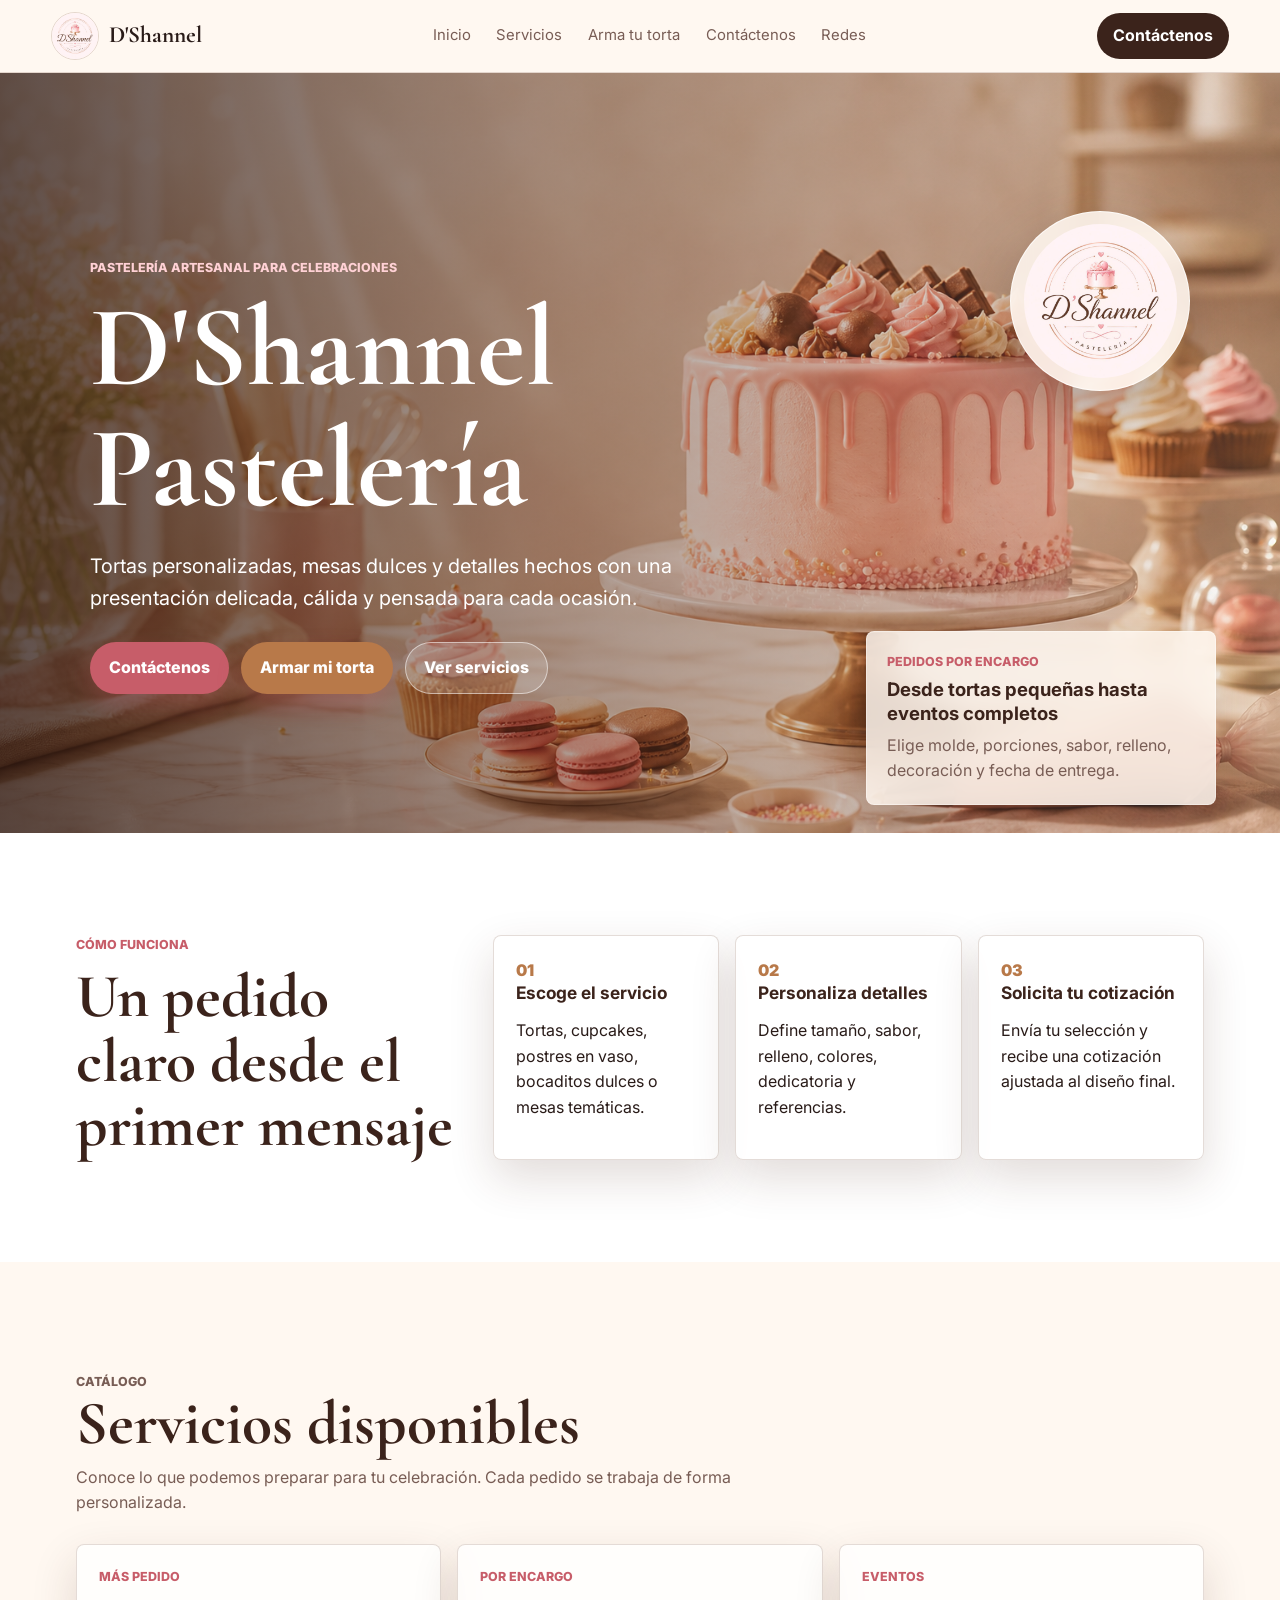
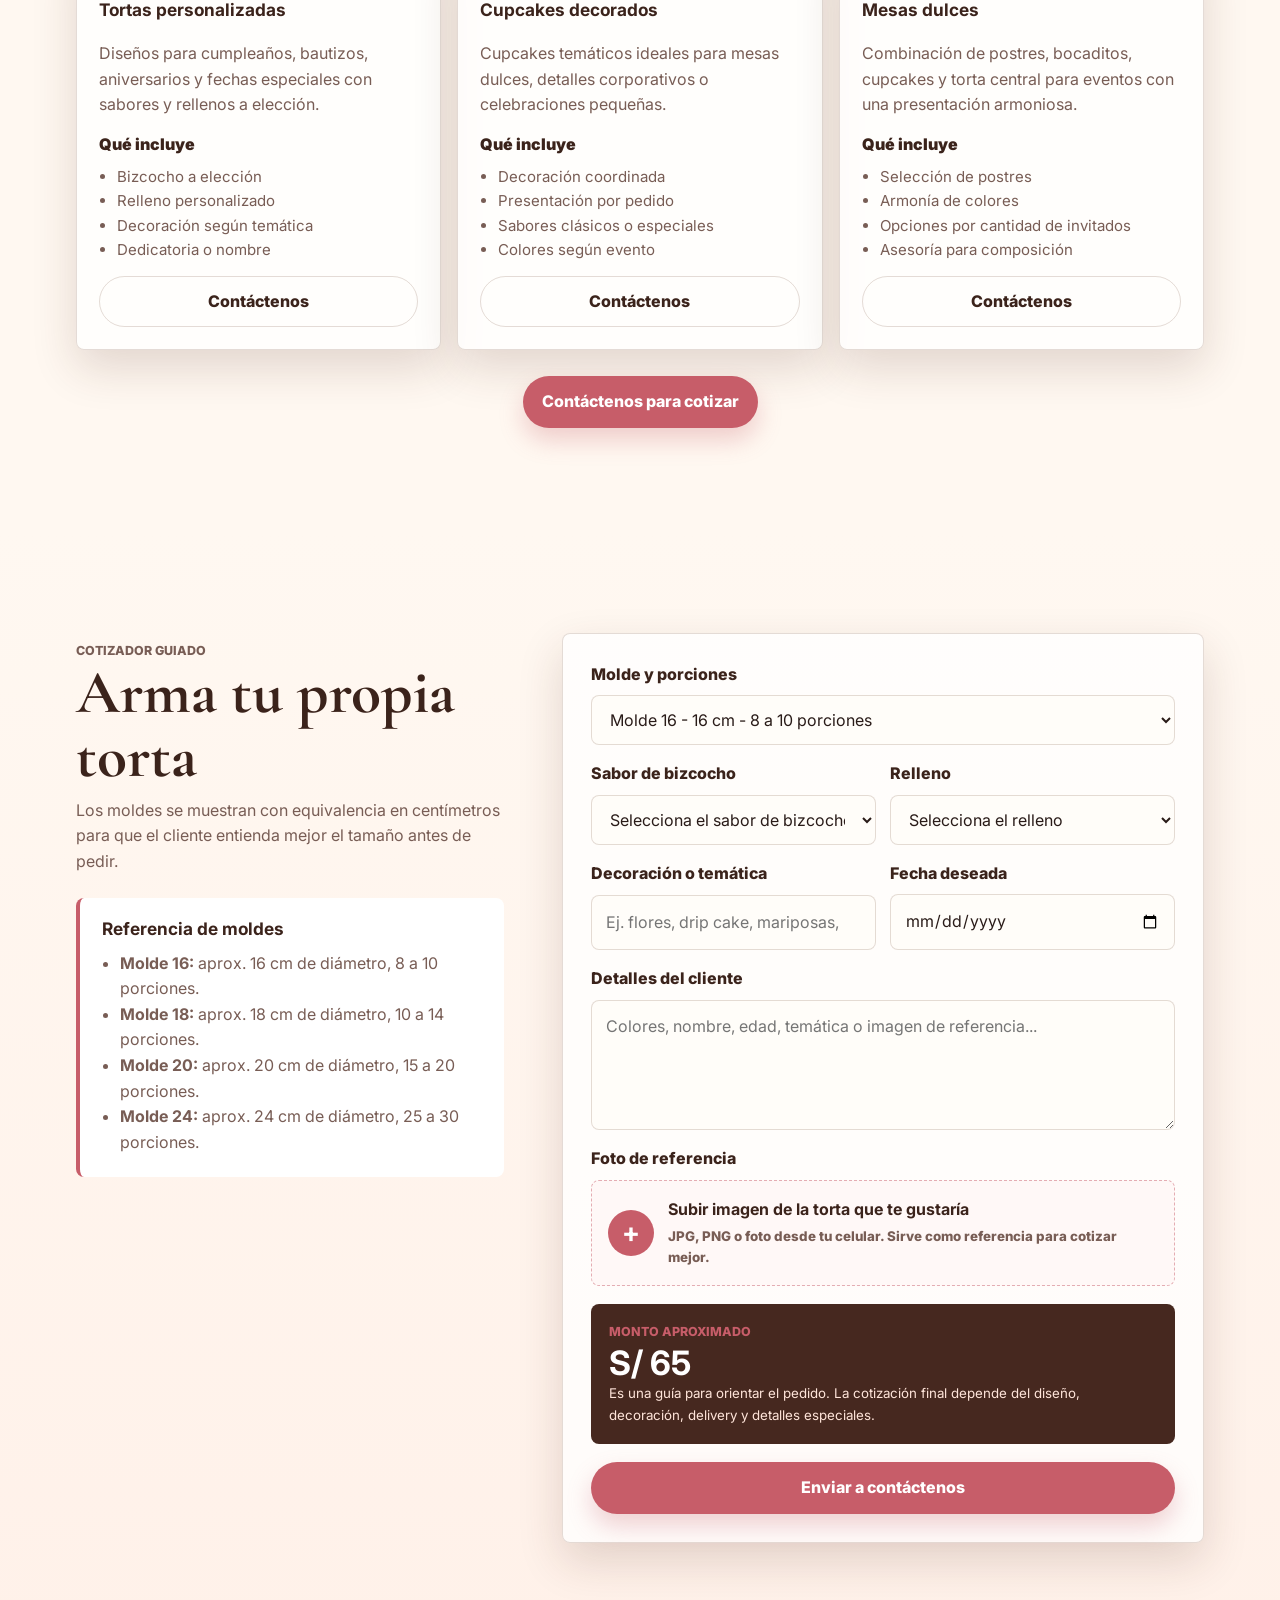
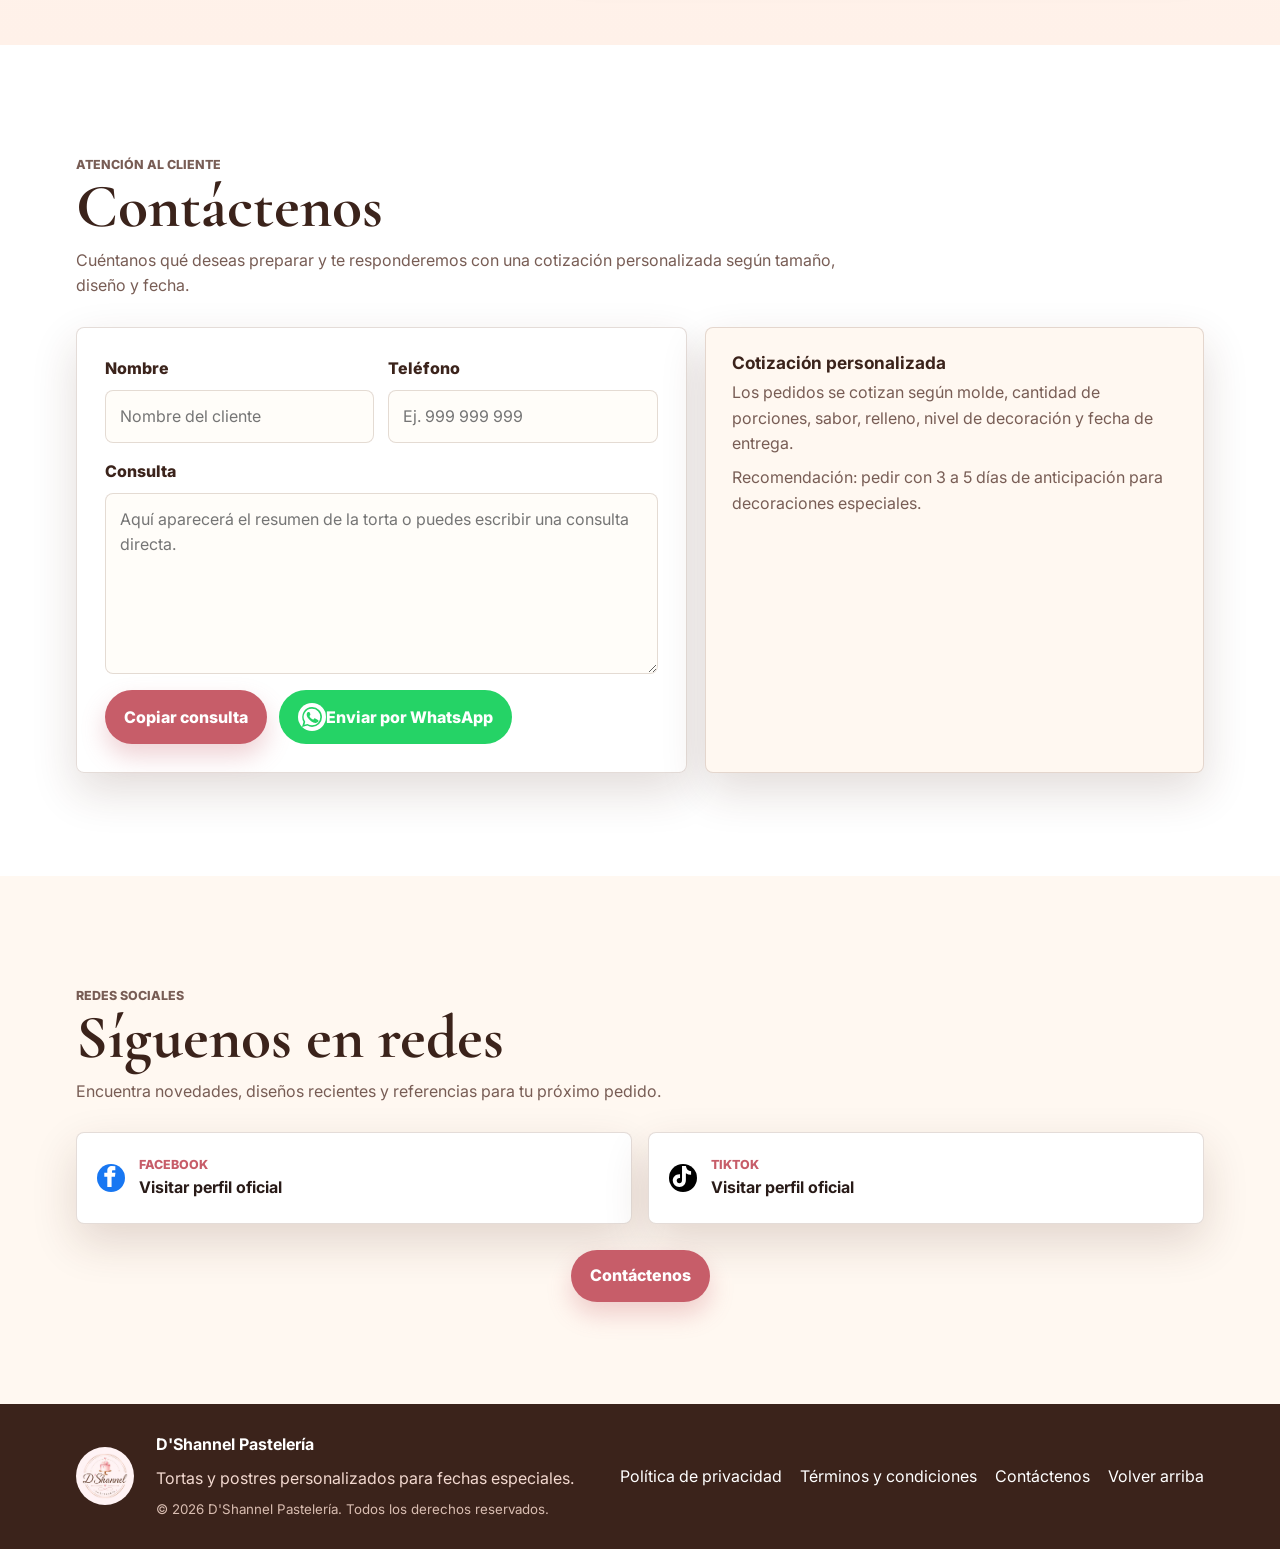
==== index.html @ 779e610a "Add files via upload" ====
<!DOCTYPE html>
<html lang="es">
<head>
  <meta charset="UTF-8">
  <meta name="viewport" content="width=device-width, initial-scale=1.0">
  <title>D'Shannel Pastelería | Tortas personalizadas</title>
  <meta name="description" content="D'Shannel Pastelería: tortas personalizadas, cupcakes, mesas dulces y pedidos especiales para celebraciones.">
  <link rel="preconnect" href="https://fonts.googleapis.com">
  <link rel="preconnect" href="https://fonts.gstatic.com" crossorigin>
  <link href="https://fonts.googleapis.com/css2?family=Cormorant+Garamond:wght@600;700&family=Inter:wght@400;500;600;700&display=swap" rel="stylesheet">
  <link rel="stylesheet" href="style.css">
</head>
<body>
  <header class="site-header">
    <a class="brand" href="#inicio" aria-label="Inicio D'Shannel Pastelería">
      <img src="assets/logo.jpeg" alt="Logo de D'Shannel Pastelería">
      <span>D'Shannel</span>
    </a>
    <nav class="nav-links" aria-label="Navegación principal">
      <a href="#inicio">Inicio</a>
      <a href="#servicios">Servicios</a>
      <a href="#arma">Arma tu torta</a>
      <a href="#contactenos">Contáctenos</a>
      <a href="#redes">Redes</a>
    </nav>
    <a class="header-cta" id="topWhatsappLink" href="https://wa.me/51993124676?text=Hola%20D%27Shannel%2C%20me%20gustar%C3%ADa%20recibir%20informaci%C3%B3n%20sobre%20sus%20tortas%20personalizadas.%20Quisiera%20saber%20disponibilidad%2C%20sabores%20y%20opciones%20para%20un%20pedido." target="_blank" rel="noreferrer">Contáctenos</a>
  </header>

  <main>
    <section class="hero" id="inicio">
      <img class="hero-bg" src="assets/hero-pasteleria.png" alt="Torta decorada y postres de pastelería fina">
      <div class="hero-shade"></div>
      <div class="hero-logo-mark reveal" aria-hidden="true">
        <img src="assets/logo.jpeg" alt="">
      </div>
      <div class="hero-content reveal">
        <p class="eyebrow">Pastelería artesanal para celebraciones</p>
        <h1>D'Shannel Pastelería</h1>
        <p class="hero-copy">Tortas personalizadas, mesas dulces y detalles hechos con una presentación delicada, cálida y pensada para cada ocasión.</p>
        <div class="hero-actions">
          <a class="btn primary" href="#contactenos">Contáctenos</a>
          <a class="btn primary soft" href="#arma">Armar mi torta</a>
          <a class="btn ghost" href="#servicios">Ver servicios</a>
        </div>
      </div>
      <aside class="hero-panel reveal" aria-label="Resumen de atención">
        <span>Pedidos por encargo</span>
        <strong>Desde tortas pequeñas hasta eventos completos</strong>
        <p>Elige molde, porciones, sabor, relleno, decoración y fecha de entrega.</p>
      </aside>
    </section>

    <section class="section intro reveal">
      <div>
        <p class="eyebrow">Cómo funciona</p>
        <h2>Un pedido claro desde el primer mensaje</h2>
      </div>
      <div class="steps">
        <article>
          <span>01</span>
          <h3>Escoge el servicio</h3>
          <p>Tortas, cupcakes, postres en vaso, bocaditos dulces o mesas temáticas.</p>
        </article>
        <article>
          <span>02</span>
          <h3>Personaliza detalles</h3>
          <p>Define tamaño, sabor, relleno, colores, dedicatoria y referencias.</p>
        </article>
        <article>
          <span>03</span>
          <h3>Solicita tu cotización</h3>
          <p>Envía tu selección y recibe una cotización ajustada al diseño final.</p>
        </article>
      </div>
    </section>

    <section class="section" id="servicios">
      <div class="section-heading reveal">
        <p class="eyebrow">Catálogo</p>
        <h2>Servicios disponibles</h2>
        <p>Conoce lo que podemos preparar para tu celebración. Cada pedido se trabaja de forma personalizada.</p>
      </div>
      <div class="service-grid" id="serviceGrid" aria-live="polite"></div>
      <div class="section-action reveal">
        <a class="btn primary" href="#contactenos">Contáctenos para cotizar</a>
      </div>
    </section>

    <section class="section cake-builder" id="arma">
      <div class="builder-info reveal">
        <p class="eyebrow">Cotizador guiado</p>
        <h2>Arma tu propia torta</h2>
        <p>Los moldes se muestran con equivalencia en centímetros para que el cliente entienda mejor el tamaño antes de pedir.</p>
        <div class="mold-help">
          <h3>Referencia de moldes</h3>
          <ul>
            <li><strong>Molde 16:</strong> aprox. 16 cm de diámetro, 8 a 10 porciones.</li>
            <li><strong>Molde 18:</strong> aprox. 18 cm de diámetro, 10 a 14 porciones.</li>
            <li><strong>Molde 20:</strong> aprox. 20 cm de diámetro, 15 a 20 porciones.</li>
            <li><strong>Molde 24:</strong> aprox. 24 cm de diámetro, 25 a 30 porciones.</li>
          </ul>
        </div>
      </div>

      <form class="builder-form reveal" id="cakeForm">
        <div class="field">
          <label for="mold">Molde y porciones</label>
          <select id="mold" name="mold">
            <option value="Molde 16 - 16 cm - 8 a 10 porciones" data-price="65">Molde 16 - 16 cm - 8 a 10 porciones</option>
            <option value="Molde 18 - 18 cm - 10 a 14 porciones" data-price="82">Molde 18 - 18 cm - 10 a 14 porciones</option>
            <option value="Molde 20 - 20 cm - 15 a 20 porciones" data-price="105">Molde 20 - 20 cm - 15 a 20 porciones</option>
            <option value="Molde 24 - 24 cm - 25 a 30 porciones" data-price="148">Molde 24 - 24 cm - 25 a 30 porciones</option>
          </select>
        </div>
        <div class="form-row">
          <div class="field">
            <label for="flavor">Sabor de bizcocho</label>
            <select id="flavor" name="flavor">
              <option value="" selected disabled>Selecciona el sabor de bizcocho</option>
              <option>Vainilla</option>
              <option>Chocolate</option>
              <option>Marmoleado</option>
              <option>Naranja</option>
              <option>Limón</option>
              <option>Coco</option>
              <option>Lúcuma</option>
              <option>Red Velvet</option>
              <option>Tres Leches</option>
              <option>Selva Negra</option>
            </select>
          </div>
          <div class="field">
            <label for="filling">Relleno</label>
            <select id="filling" name="filling">
              <option value="" selected disabled>Selecciona el relleno</option>
              <option>Manjar blanco</option>
              <option>Fudge</option>
              <option>Chantilly</option>
              <option>Crema pastelera</option>
              <option>Ganache</option>
              <option>Ganache de chocolate</option>
              <option>Mermelada de fresa</option>
              <option>Mermelada de piña</option>
              <option>Mousse de maracuyá</option>
              <option>Mousse de lúcuma</option>
              <option>Crema de Oreo</option>
              <option>Nutella</option>
              <option>Cream Cheese</option>
            </select>
          </div>
        </div>
        <div class="form-row">
          <div class="field">
            <label for="style">Decoración o temática</label>
            <input id="style" name="style" list="decorationIdeas" type="text" placeholder="Ej. flores, drip cake, mariposas, fútbol, Stitch...">
            <datalist id="decorationIdeas">
              <option value="Clásica con flores">
              <option value="Drip cake elegante">
              <option value="Temática infantil">
              <option value="Minimalista premium">
              <option value="Con nombre y edad">
              <option value="Con mariposas">
              <option value="Torta de fútbol">
              <option value="Torta de princesa">
              <option value="Torta con foto comestible">
            </datalist>
          </div>
          <div class="field">
            <label for="delivery">Fecha deseada</label>
            <input id="delivery" name="delivery" type="date">
          </div>
        </div>
        <div class="field">
          <label for="notes">Detalles del cliente</label>
          <textarea id="notes" name="notes" rows="4" placeholder="Colores, nombre, edad, temática o imagen de referencia..."></textarea>
        </div>
        <div class="field">
          <label for="referencePhoto">Foto de referencia</label>
          <label class="upload-box" for="referencePhoto">
            <input id="referencePhoto" name="referencePhoto" type="file" accept="image/*">
            <span class="upload-icon" aria-hidden="true">+</span>
            <span>
              <strong>Subir imagen de la torta que te gustaría</strong>
              <small>JPG, PNG o foto desde tu celular. Sirve como referencia para cotizar mejor.</small>
            </span>
          </label>
          <div class="upload-preview" id="uploadPreview" hidden>
            <img id="previewImage" alt="Vista previa de la referencia enviada">
            <div>
              <strong id="fileName">Imagen seleccionada</strong>
              <small>En esta demo se menciona la foto seleccionada. En hosting con PHP se puede enviar como enlace.</small>
            </div>
            <button class="remove-upload" id="removePhoto" type="button" aria-label="Quitar foto de referencia">Quitar</button>
          </div>
        </div>
        <div class="estimate-box">
          <span>Monto aproximado</span>
          <strong id="estimate">S/ 83</strong>
          <small>Es una guía para orientar el pedido. La cotización final depende del diseño, decoración, delivery y detalles especiales.</small>
        </div>
        <button class="btn primary full" type="submit">Enviar a contáctenos</button>
      </form>
    </section>

    <section class="section prices" id="contactenos">
      <div class="section-heading reveal">
        <p class="eyebrow">Atención al cliente</p>
        <h2>Contáctenos</h2>
        <p>Cuéntanos qué deseas preparar y te responderemos con una cotización personalizada según tamaño, diseño y fecha.</p>
      </div>
      <div class="consult-wrap reveal">
        <form class="consult-form" id="consultForm">
          <div class="form-row">
            <div class="field">
              <label for="clientName">Nombre</label>
              <input id="clientName" name="clientName" type="text" placeholder="Nombre del cliente" required>
            </div>
            <div class="field">
              <label for="clientPhone">Teléfono</label>
              <input id="clientPhone" name="clientPhone" type="tel" placeholder="Ej. 999 999 999">
            </div>
          </div>
          <div class="field">
            <label for="requestSummary">Consulta</label>
            <textarea id="requestSummary" name="requestSummary" rows="6" placeholder="Aquí aparecerá el resumen de la torta o puedes escribir una consulta directa." required></textarea>
          </div>
          <div class="consult-actions">
            <button class="btn primary" type="submit">Copiar consulta</button>
            <a class="btn whatsapp" id="whatsappLink" href="#" target="_blank" rel="noreferrer">
              <span class="network-icon whatsapp-icon" aria-hidden="true">
                <svg viewBox="0 0 24 24"><path d="M20.5 3.5A11.8 11.8 0 0 0 12.1 0 11.9 11.9 0 0 0 1.8 17.8L0 24l6.4-1.7A11.9 11.9 0 0 0 12.1 24 11.9 11.9 0 0 0 24 12.1c0-3.2-1.2-6.2-3.5-8.6ZM12.1 22a9.8 9.8 0 0 1-5-1.4l-.4-.2-3.8 1 1-3.7-.2-.4A9.8 9.8 0 0 1 12.1 2a9.9 9.9 0 0 1 9.9 10.1A9.9 9.9 0 0 1 12.1 22Zm5.4-7.4c-.3-.2-1.8-.9-2.1-1-.3-.1-.5-.2-.7.2s-.8 1-.9 1.2c-.2.2-.3.2-.6.1a8.1 8.1 0 0 1-2.4-1.5A9 9 0 0 1 9.1 11c-.2-.3 0-.5.1-.6l.5-.6c.2-.2.2-.3.3-.5.1-.2.1-.4 0-.6 0-.2-.7-1.7-1-2.3-.3-.6-.5-.5-.7-.5H7.7c-.2 0-.6.1-.9.4-.3.3-1.2 1.2-1.2 2.9s1.3 3.4 1.4 3.6c.2.2 2.5 3.9 6.1 5.4.9.4 1.5.6 2.1.7.9.3 1.6.2 2.2.1.7-.1 1.8-.7 2.1-1.5.3-.7.3-1.4.2-1.5-.1-.2-.3-.3-.6-.4Z"/></svg>
              </span>
              Enviar por WhatsApp
            </a>
          </div>
        </form>
        <div class="price-notes">
          <h3>Cotización personalizada</h3>
          <p>Los pedidos se cotizan según molde, cantidad de porciones, sabor, relleno, nivel de decoración y fecha de entrega.</p>
          <p>Recomendación: pedir con 3 a 5 días de anticipación para decoraciones especiales.</p>
        </div>
      </div>
    </section>

    <section class="section social-section" id="redes">
      <div class="section-heading reveal">
        <p class="eyebrow">Redes sociales</p>
        <h2>Síguenos en redes</h2>
        <p>Encuentra novedades, diseños recientes y referencias para tu próximo pedido.</p>
      </div>
      <div class="social-links reveal" id="socialLinks"></div>
      <div class="section-action reveal">
        <a class="btn primary" href="#contactenos">Contáctenos</a>
      </div>
    </section>
  </main>

  <footer class="site-footer">
    <img src="assets/logo.jpeg" alt="Logo de D'Shannel Pastelería">
    <div>
      <strong>D'Shannel Pastelería</strong>
      <p>Tortas y postres personalizados para fechas especiales.</p>
      <small>© 2026 D'Shannel Pastelería. Todos los derechos reservados.</small>
    </div>
    <nav class="footer-links" aria-label="Enlaces legales">
      <a href="politica-privacidad.html">Política de privacidad</a>
      <a href="terminos-condiciones.html">Términos y condiciones</a>
      <a href="#contactenos">Contáctenos</a>
      <a href="#inicio">Volver arriba</a>
    </nav>
  </footer>

  <div class="toast" id="toast" role="status" aria-live="polite"></div>

  <script src="script.js"></script>
</body>
</html>
---- style.css ----
:root {
  --cream: #fff8f1;
  --cream-strong: #f7eadc;
  --blush: #f5b8bd;
  --rose: #c75d69;
  --caramel: #b87949;
  --cocoa: #3b231b;
  --ink: #291b18;
  --muted: #785d55;
  --line: rgba(105, 61, 39, 0.18);
  --white: #ffffff;
  --shadow: 0 18px 45px rgba(77, 38, 24, 0.16);
  --radius: 8px;
}

* {
  box-sizing: border-box;
}

html {
  scroll-behavior: smooth;
}

body {
  margin: 0;
  background: var(--cream);
  color: var(--ink);
  font-family: "Inter", Arial, sans-serif;
  line-height: 1.6;
}

img {
  display: block;
  max-width: 100%;
}

a {
  color: inherit;
  text-decoration: none;
}

button,
input,
select,
textarea {
  font: inherit;
}

.site-header {
  position: sticky;
  top: 0;
  z-index: 20;
  display: flex;
  align-items: center;
  justify-content: space-between;
  gap: 18px;
  padding: 12px clamp(18px, 4vw, 54px);
  background: rgba(255, 248, 241, 0.92);
  border-bottom: 1px solid var(--line);
  backdrop-filter: blur(18px);
}

.brand {
  display: inline-flex;
  align-items: center;
  gap: 10px;
  min-width: max-content;
  font-family: "Cormorant Garamond", Georgia, serif;
  font-size: 1.45rem;
  font-weight: 700;
}

.brand img {
  width: 48px;
  height: 48px;
  border-radius: 50%;
  object-fit: cover;
  border: 1px solid var(--line);
}

.nav-links {
  display: flex;
  align-items: center;
  justify-content: center;
  gap: clamp(12px, 2vw, 26px);
  font-size: 0.93rem;
  color: var(--muted);
}

.nav-links a,
.site-footer a {
  transition: color 180ms ease, transform 180ms ease;
}

.nav-links a:hover,
.site-footer a:hover {
  color: var(--rose);
}

.header-cta {
  padding: 10px 16px;
  border-radius: 999px;
  background: var(--cocoa);
  color: var(--white);
  font-weight: 700;
  transition: transform 180ms ease, background 180ms ease;
}

.header-cta:hover,
.btn:hover {
  transform: translateY(-2px);
}

.hero {
  position: relative;
  min-height: min(760px, calc(100vh - 74px));
  display: grid;
  align-items: center;
  padding: clamp(74px, 10vw, 122px) clamp(20px, 7vw, 92px) clamp(52px, 7vw, 76px);
  overflow: hidden;
}

.hero-bg,
.hero-shade {
  position: absolute;
  inset: 0;
  width: 100%;
  height: 100%;
}

.hero-bg {
  object-fit: cover;
  object-position: center;
}

.hero-shade {
  background: linear-gradient(90deg, rgba(45, 24, 18, 0.76) 0%, rgba(79, 43, 29, 0.48) 42%, rgba(255, 248, 241, 0.16) 100%);
}

.hero-logo-mark {
  position: absolute;
  top: clamp(94px, 12vw, 138px);
  right: clamp(18px, 7vw, 92px);
  z-index: 1;
  display: grid;
  place-items: center;
  width: clamp(116px, 15vw, 180px);
  aspect-ratio: 1;
  border-radius: 50%;
  background: rgba(255, 248, 241, 0.88);
  border: 1px solid rgba(255, 255, 255, 0.76);
  box-shadow: 0 24px 60px rgba(59, 35, 27, 0.34);
  backdrop-filter: blur(10px);
}

.hero-logo-mark img {
  width: 86%;
  height: 86%;
  border-radius: 50%;
  object-fit: cover;
}

.hero-content {
  position: relative;
  z-index: 1;
  max-width: 700px;
  color: var(--white);
}

.eyebrow {
  margin: 0 0 10px;
  color: var(--rose);
  font-size: 0.78rem;
  font-weight: 800;
  letter-spacing: 0;
  text-transform: uppercase;
}

.hero .eyebrow {
  color: #ffd1d5;
}

h1,
h2,
h3 {
  margin: 0;
  line-height: 1.05;
}

h1,
h2 {
  font-family: "Cormorant Garamond", Georgia, serif;
  font-weight: 700;
}

h1 {
  font-size: clamp(3.6rem, 9vw, 7.3rem);
  max-width: 9ch;
}

h2 {
  color: var(--cocoa);
  font-size: clamp(2.25rem, 4.8vw, 4.15rem);
}

h3 {
  color: var(--cocoa);
  font-size: 1.08rem;
}

.hero-copy {
  max-width: 610px;
  margin: 20px 0 28px;
  font-size: clamp(1rem, 2vw, 1.25rem);
}

.hero-actions,
.consult-actions,
.admin-actions {
  display: flex;
  flex-wrap: wrap;
  gap: 12px;
}

.btn {
  display: inline-flex;
  align-items: center;
  justify-content: center;
  min-height: 46px;
  padding: 12px 18px;
  border: 1px solid transparent;
  border-radius: 999px;
  cursor: pointer;
  font-weight: 800;
  transition: transform 180ms ease, box-shadow 180ms ease, background 180ms ease, color 180ms ease;
}

.btn.primary {
  background: var(--rose);
  color: var(--white);
  box-shadow: 0 12px 24px rgba(199, 93, 105, 0.28);
}

.btn.primary.soft {
  background: var(--caramel);
}

.btn.ghost {
  background: rgba(255, 255, 255, 0.18);
  border-color: rgba(255, 255, 255, 0.52);
  color: var(--white);
}

.btn.ghost.dark {
  background: transparent;
  border-color: var(--line);
  color: var(--cocoa);
}

.btn.whatsapp {
  background: #25d366;
  color: var(--white);
}

.btn.full {
  width: 100%;
}

.hero-panel {
  position: absolute;
  right: clamp(18px, 5vw, 80px);
  bottom: 28px;
  z-index: 1;
  width: min(350px, calc(100% - 36px));
  padding: 20px;
  border: 1px solid rgba(255, 255, 255, 0.36);
  border-radius: var(--radius);
  background: rgba(255, 248, 241, 0.84);
  box-shadow: var(--shadow);
  backdrop-filter: blur(14px);
}

.hero-panel span,
.estimate-box span,
.service-card span,
.social-card span {
  display: block;
  color: var(--rose);
  font-size: 0.78rem;
  font-weight: 800;
  text-transform: uppercase;
}

.hero-panel strong {
  display: block;
  margin: 6px 0;
  color: var(--cocoa);
  font-size: 1.16rem;
  line-height: 1.25;
}

.hero-panel p,
.section-heading p,
.builder-info p,
.price-notes p,
.service-card p,
.admin-item p,
.site-footer p {
  margin: 8px 0 0;
  color: var(--muted);
}

.section {
  padding: clamp(58px, 8vw, 104px) clamp(20px, 6vw, 76px);
}

.intro {
  display: grid;
  grid-template-columns: minmax(240px, 0.7fr) minmax(280px, 1.3fr);
  gap: 34px;
  background: var(--white);
}

.steps,
.service-grid {
  display: grid;
  grid-template-columns: repeat(3, minmax(0, 1fr));
  gap: 16px;
}

.steps article,
.service-card,
.builder-form,
.consult-form,
.price-notes,
.social-editor,
.admin-form,
.admin-list {
  border: 1px solid var(--line);
  border-radius: var(--radius);
  background: rgba(255, 255, 255, 0.76);
  box-shadow: var(--shadow);
}

.steps article {
  padding: 22px;
}

.steps span {
  color: var(--caramel);
  font-weight: 900;
}

.section-heading {
  max-width: 760px;
  margin-bottom: 28px;
}

.service-card {
  display: flex;
  flex-direction: column;
  gap: 14px;
  min-height: 330px;
  padding: 22px;
  transition: transform 220ms ease, box-shadow 220ms ease, border-color 220ms ease;
}

.service-card:hover {
  transform: translateY(-6px);
  border-color: rgba(199, 93, 105, 0.38);
  box-shadow: 0 24px 58px rgba(77, 38, 24, 0.2);
}

.includes {
  margin-top: auto;
}

.includes strong {
  color: var(--cocoa);
  font-weight: 900;
}

.includes ul {
  margin: 8px 0 0;
  padding-left: 18px;
  color: var(--muted);
  font-size: 0.94rem;
}

.cake-builder {
  display: grid;
  grid-template-columns: minmax(280px, 0.8fr) minmax(320px, 1.2fr);
  gap: clamp(24px, 5vw, 58px);
  background: linear-gradient(180deg, var(--cream) 0%, #fff1e9 100%);
}

.builder-info {
  align-self: start;
  position: sticky;
  top: 96px;
}

.mold-help {
  margin-top: 24px;
  padding: 22px;
  border-left: 4px solid var(--rose);
  background: var(--white);
  border-radius: var(--radius);
}

.mold-help ul {
  margin: 12px 0 0;
  padding-left: 18px;
  color: var(--muted);
}

.builder-form,
.consult-form,
.social-editor,
.admin-form,
.admin-list {
  padding: clamp(18px, 3vw, 28px);
}

.form-row {
  display: grid;
  grid-template-columns: repeat(2, minmax(0, 1fr));
  gap: 14px;
}

.field {
  display: grid;
  gap: 8px;
  margin-bottom: 16px;
}

label {
  color: var(--cocoa);
  font-weight: 800;
}

input,
select,
textarea {
  width: 100%;
  border: 1px solid var(--line);
  border-radius: var(--radius);
  background: #fffdf9;
  color: var(--ink);
  padding: 13px 14px;
  outline: none;
  transition: border-color 180ms ease, box-shadow 180ms ease, background 180ms ease;
}

input:focus,
select:focus,
textarea:focus {
  border-color: var(--rose);
  box-shadow: 0 0 0 4px rgba(199, 93, 105, 0.13);
  background: var(--white);
}

textarea {
  resize: vertical;
}

.upload-box {
  display: flex;
  align-items: center;
  gap: 14px;
  min-height: 98px;
  padding: 16px;
  border: 1px dashed rgba(199, 93, 105, 0.48);
  border-radius: var(--radius);
  background: #fff8f7;
  cursor: pointer;
  transition: border-color 180ms ease, background 180ms ease, transform 180ms ease;
}

.upload-box:hover {
  border-color: var(--rose);
  background: var(--white);
  transform: translateY(-2px);
}

.upload-box input {
  position: absolute;
  width: 1px;
  height: 1px;
  opacity: 0;
  pointer-events: none;
}

.upload-icon {
  display: inline-grid;
  place-items: center;
  flex: 0 0 46px;
  width: 46px;
  height: 46px;
  border-radius: 50%;
  background: var(--rose);
  color: var(--white);
  font-size: 1.7rem;
  font-weight: 700;
  line-height: 1;
}

.upload-box strong,
.upload-preview strong {
  display: block;
  color: var(--cocoa);
}

.upload-box small,
.upload-preview small {
  display: block;
  margin-top: 4px;
  color: var(--muted);
}

.upload-preview {
  display: flex;
  align-items: center;
  gap: 14px;
  margin-top: 12px;
  padding: 12px;
  border: 1px solid var(--line);
  border-radius: var(--radius);
  background: var(--white);
}

.upload-preview div {
  flex: 1;
  min-width: 0;
}

.upload-preview[hidden] {
  display: none;
}

.upload-preview img {
  width: 70px;
  height: 70px;
  border-radius: var(--radius);
  object-fit: cover;
}

.remove-upload {
  flex: 0 0 auto;
  border: 1px solid rgba(199, 93, 105, 0.32);
  border-radius: 999px;
  background: #fff8f7;
  color: var(--rose);
  padding: 8px 12px;
  cursor: pointer;
  font-size: 0.9rem;
  font-weight: 800;
  transition: background 180ms ease, transform 180ms ease;
}

.remove-upload:hover {
  background: #ffe7e9;
  transform: translateY(-1px);
}

.estimate-box {
  display: grid;
  gap: 4px;
  margin: 18px 0;
  padding: 18px;
  border-radius: var(--radius);
  background: #46281f;
  color: var(--white);
}

.estimate-box strong {
  font-size: 2.1rem;
  line-height: 1;
}

.estimate-box small {
  color: #ffe5da;
}

.prices {
  background: var(--white);
}

.consult-wrap,
.admin-layout {
  display: grid;
  grid-template-columns: minmax(320px, 1.1fr) minmax(260px, 0.9fr);
  gap: 18px;
}

.price-notes {
  padding: 26px;
  background: #fff8f1;
}

.social-links {
  display: grid;
  grid-template-columns: repeat(2, minmax(0, 1fr));
  gap: 16px;
  margin-bottom: 20px;
}

.social-card {
  display: flex;
  align-items: center;
  gap: 14px;
  min-height: 92px;
  padding: 20px;
  border: 1px solid var(--line);
  border-radius: var(--radius);
  background: var(--white);
  box-shadow: var(--shadow);
  transition: transform 180ms ease, border-color 180ms ease;
}

.social-card:hover {
  transform: translateY(-4px);
  border-color: rgba(199, 93, 105, 0.38);
}

.social-icon {
  display: inline-grid;
  place-items: center;
  flex: 0 0 48px;
  width: 48px;
  height: 48px;
  border-radius: 50%;
}

.network-icon {
  display: inline-grid;
  place-items: center;
  flex: 0 0 28px;
  width: 28px;
  height: 28px;
  border-radius: 50%;
  background: currentColor;
}

.network-icon svg {
  width: 64%;
  height: 64%;
  fill: var(--white);
}

.facebook .social-icon {
  background: #1877f2;
}

.tiktok .social-icon {
  background: #000000;
}

.whatsapp-icon {
  background: #ffffff;
  color: #ffffff;
}

.whatsapp-icon svg {
  width: 20px;
  height: 20px;
  fill: #25d366;
}

.social-icon svg {
  width: 25px;
  height: 25px;
  fill: var(--white);
}

.social-editor {
  display: grid;
  grid-template-columns: repeat(3, minmax(0, 1fr)) auto;
  gap: 14px;
  align-items: end;
}

.social-editor .field {
  margin: 0;
}

.section-action {
  display: flex;
  justify-content: center;
  margin-top: 26px;
}

.admin-list {
  display: grid;
  gap: 12px;
}

.admin-item {
  padding: 16px;
  border: 1px solid var(--line);
  border-radius: var(--radius);
  background: #fffdf9;
}

.admin-item-head {
  display: flex;
  align-items: start;
  justify-content: space-between;
  gap: 14px;
}

.admin-item-actions {
  display: flex;
  gap: 8px;
}

.icon-btn {
  display: inline-grid;
  place-items: center;
  width: 38px;
  height: 38px;
  border: 1px solid var(--line);
  border-radius: 50%;
  background: var(--white);
  color: var(--cocoa);
  cursor: pointer;
  transition: transform 180ms ease, color 180ms ease, border-color 180ms ease;
}

.icon-btn:hover {
  transform: translateY(-2px);
  color: var(--rose);
  border-color: var(--rose);
}

.site-footer {
  display: grid;
  grid-template-columns: auto minmax(220px, 1fr) minmax(260px, auto);
  align-items: center;
  gap: 22px;
  padding: 28px clamp(20px, 6vw, 76px);
  background: var(--cocoa);
  color: var(--white);
}

.site-footer img {
  width: 58px;
  height: 58px;
  border-radius: 50%;
  object-fit: cover;
}

.site-footer div {
  min-width: 0;
}

.site-footer p {
  color: #f2d8cf;
}

.site-footer small {
  display: block;
  margin-top: 8px;
  color: #d9bdb1;
}

.footer-links {
  display: flex;
  flex-wrap: wrap;
  justify-content: center;
  gap: 10px 18px;
  text-align: center;
}

.legal-page {
  min-height: calc(100vh - 73px);
  padding: clamp(54px, 8vw, 94px) clamp(20px, 6vw, 76px);
  background: linear-gradient(180deg, var(--cream) 0%, var(--white) 100%);
}

.legal-content {
  max-width: 860px;
  margin: 0 auto;
  padding: clamp(24px, 5vw, 44px);
  border: 1px solid var(--line);
  border-radius: var(--radius);
  background: rgba(255, 255, 255, 0.82);
  box-shadow: var(--shadow);
}

.legal-content h1 {
  max-width: none;
  color: var(--cocoa);
  font-size: clamp(2.7rem, 6vw, 5rem);
}

.legal-content h2 {
  margin-top: 28px;
  font-family: "Inter", Arial, sans-serif;
  font-size: 1.2rem;
}

.legal-content p {
  color: var(--muted);
}

.legal-content .btn {
  margin-top: 22px;
}

.orders-page {
  min-height: calc(100vh - 73px);
  padding: clamp(54px, 8vw, 94px) clamp(20px, 6vw, 76px);
  background: linear-gradient(180deg, var(--cream) 0%, var(--white) 100%);
}

.orders-page > .section-heading {
  margin-left: auto;
  margin-right: auto;
  text-align: center;
}

.orders-grid {
  display: grid;
  gap: 18px;
  max-width: 1180px;
  margin: 0 auto;
}

.order-card {
  display: grid;
  grid-template-columns: minmax(260px, 0.8fr) minmax(320px, 1.2fr);
  overflow: hidden;
  border: 1px solid var(--line);
  border-radius: var(--radius);
  background: var(--white);
  box-shadow: var(--shadow);
}

.order-photo {
  min-height: 320px;
  background: var(--cream-strong);
}

.order-photo img {
  width: 100%;
  height: 100%;
  min-height: 320px;
  object-fit: cover;
}

.order-photo span {
  display: grid;
  place-items: center;
  height: 100%;
  min-height: 320px;
  color: var(--muted);
  font-weight: 800;
}

.order-content {
  padding: clamp(20px, 4vw, 34px);
}

.order-head {
  display: flex;
  align-items: start;
  justify-content: space-between;
  gap: 16px;
  margin-bottom: 18px;
}

.order-head h2 {
  font-size: clamp(1.8rem, 4vw, 3rem);
}

.order-head strong {
  color: var(--rose);
  font-size: 1.3rem;
}

.order-details {
  display: grid;
  grid-template-columns: repeat(2, minmax(0, 1fr));
  gap: 12px;
  margin: 0;
}

.order-details div {
  padding: 12px;
  border: 1px solid var(--line);
  border-radius: var(--radius);
  background: #fffdf9;
}

.order-details dt {
  color: var(--muted);
  font-size: 0.78rem;
  font-weight: 800;
  text-transform: uppercase;
}

.order-details dd {
  margin: 4px 0 0;
  color: var(--cocoa);
  font-weight: 800;
}

.order-summary {
  margin-top: 18px;
  padding: 16px;
  border-radius: var(--radius);
  background: var(--cream);
}

.order-summary p {
  color: var(--muted);
}

.empty-orders {
  max-width: 720px;
  margin: 0 auto;
  padding: clamp(26px, 5vw, 42px);
  border: 1px solid var(--line);
  border-radius: var(--radius);
  background: var(--white);
  text-align: center;
  box-shadow: var(--shadow);
}

.toast {
  position: fixed;
  right: 18px;
  bottom: 18px;
  z-index: 40;
  max-width: min(360px, calc(100% - 36px));
  padding: 13px 16px;
  border-radius: var(--radius);
  background: var(--cocoa);
  color: var(--white);
  box-shadow: var(--shadow);
  opacity: 0;
  pointer-events: none;
  transform: translateY(14px);
  transition: opacity 180ms ease, transform 180ms ease;
}

.toast.show {
  opacity: 1;
  transform: translateY(0);
}

.reveal {
  opacity: 0;
  transform: translateY(24px);
  transition: opacity 620ms ease, transform 620ms ease;
}

.reveal.visible {
  opacity: 1;
  transform: translateY(0);
}

@media (max-width: 980px) {
  .site-header {
    align-items: flex-start;
    flex-wrap: wrap;
  }

  .nav-links {
    order: 3;
    width: 100%;
    justify-content: flex-start;
    overflow-x: auto;
    padding-bottom: 2px;
  }

  .intro,
  .cake-builder,
  .consult-wrap,
  .admin-layout {
    grid-template-columns: 1fr;
  }

  .builder-info {
    position: static;
  }

  .steps,
  .service-grid,
  .social-links,
  .social-editor {
    grid-template-columns: 1fr 1fr;
  }

  .social-editor .btn {
    grid-column: 1 / -1;
  }
}

@media (max-width: 680px) {
  .site-header {
    padding: 10px 16px;
  }

  .brand span {
    font-size: 1.2rem;
  }

  .header-cta {
    padding: 9px 13px;
  }

  .hero {
    min-height: 740px;
    padding: 72px 18px 190px;
  }

  .hero-shade {
    background: linear-gradient(180deg, rgba(44, 23, 17, 0.76) 0%, rgba(63, 31, 22, 0.48) 56%, rgba(255, 248, 241, 0.12) 100%);
  }

  h1 {
    font-size: clamp(3.25rem, 16vw, 4.9rem);
  }

  .hero-panel {
    left: 18px;
    right: 18px;
  }

  .hero-logo-mark {
    top: auto;
    right: 18px;
    bottom: 154px;
    width: 98px;
  }

  .steps,
  .service-grid,
  .form-row,
  .social-links,
  .social-editor {
    grid-template-columns: 1fr;
  }

  .section {
    padding-left: 18px;
    padding-right: 18px;
  }

  .consult-actions,
  .admin-actions {
    flex-direction: column;
  }

  .consult-actions .btn,
  .admin-actions .btn {
    width: 100%;
  }

  .site-footer {
    grid-template-columns: 1fr;
    justify-items: center;
    text-align: center;
  }

  .footer-links {
    justify-content: center;
  }

  .order-card {
    grid-template-columns: 1fr;
  }

  .order-details {
    grid-template-columns: 1fr;
  }
}
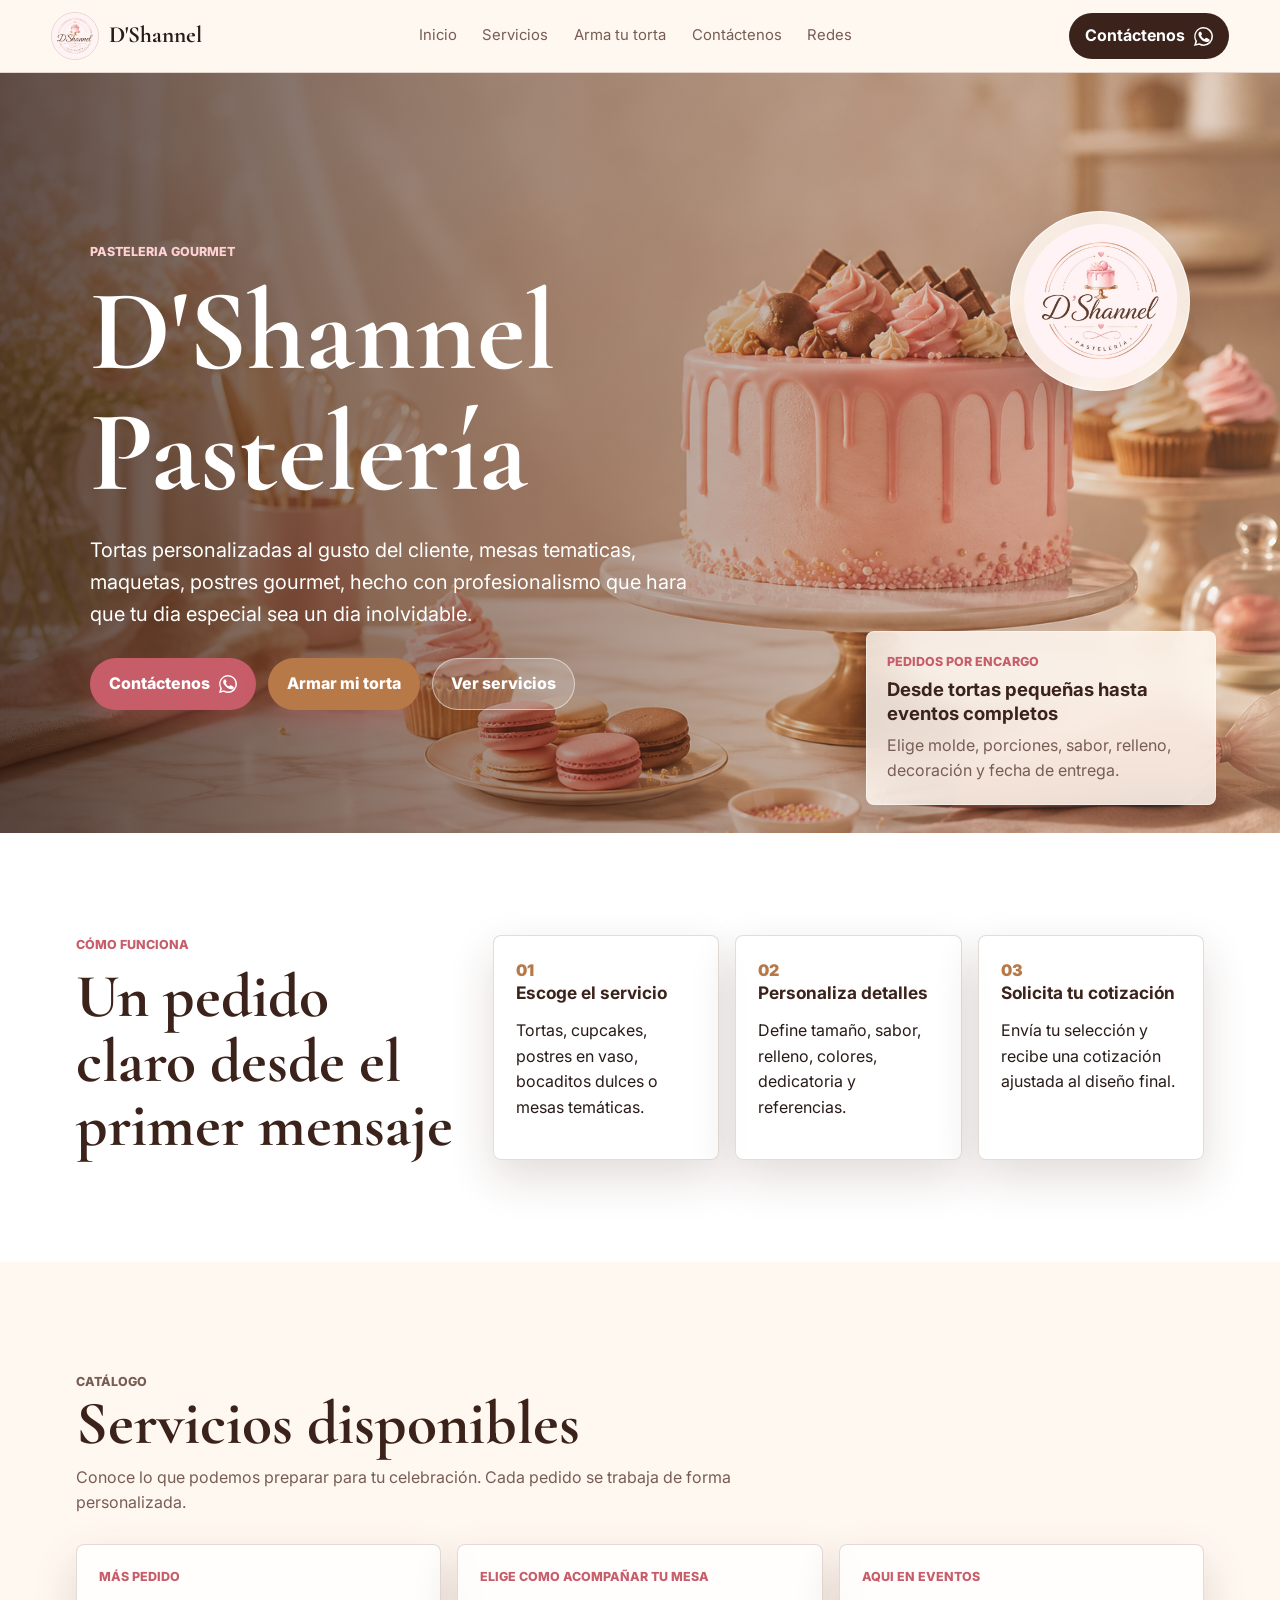
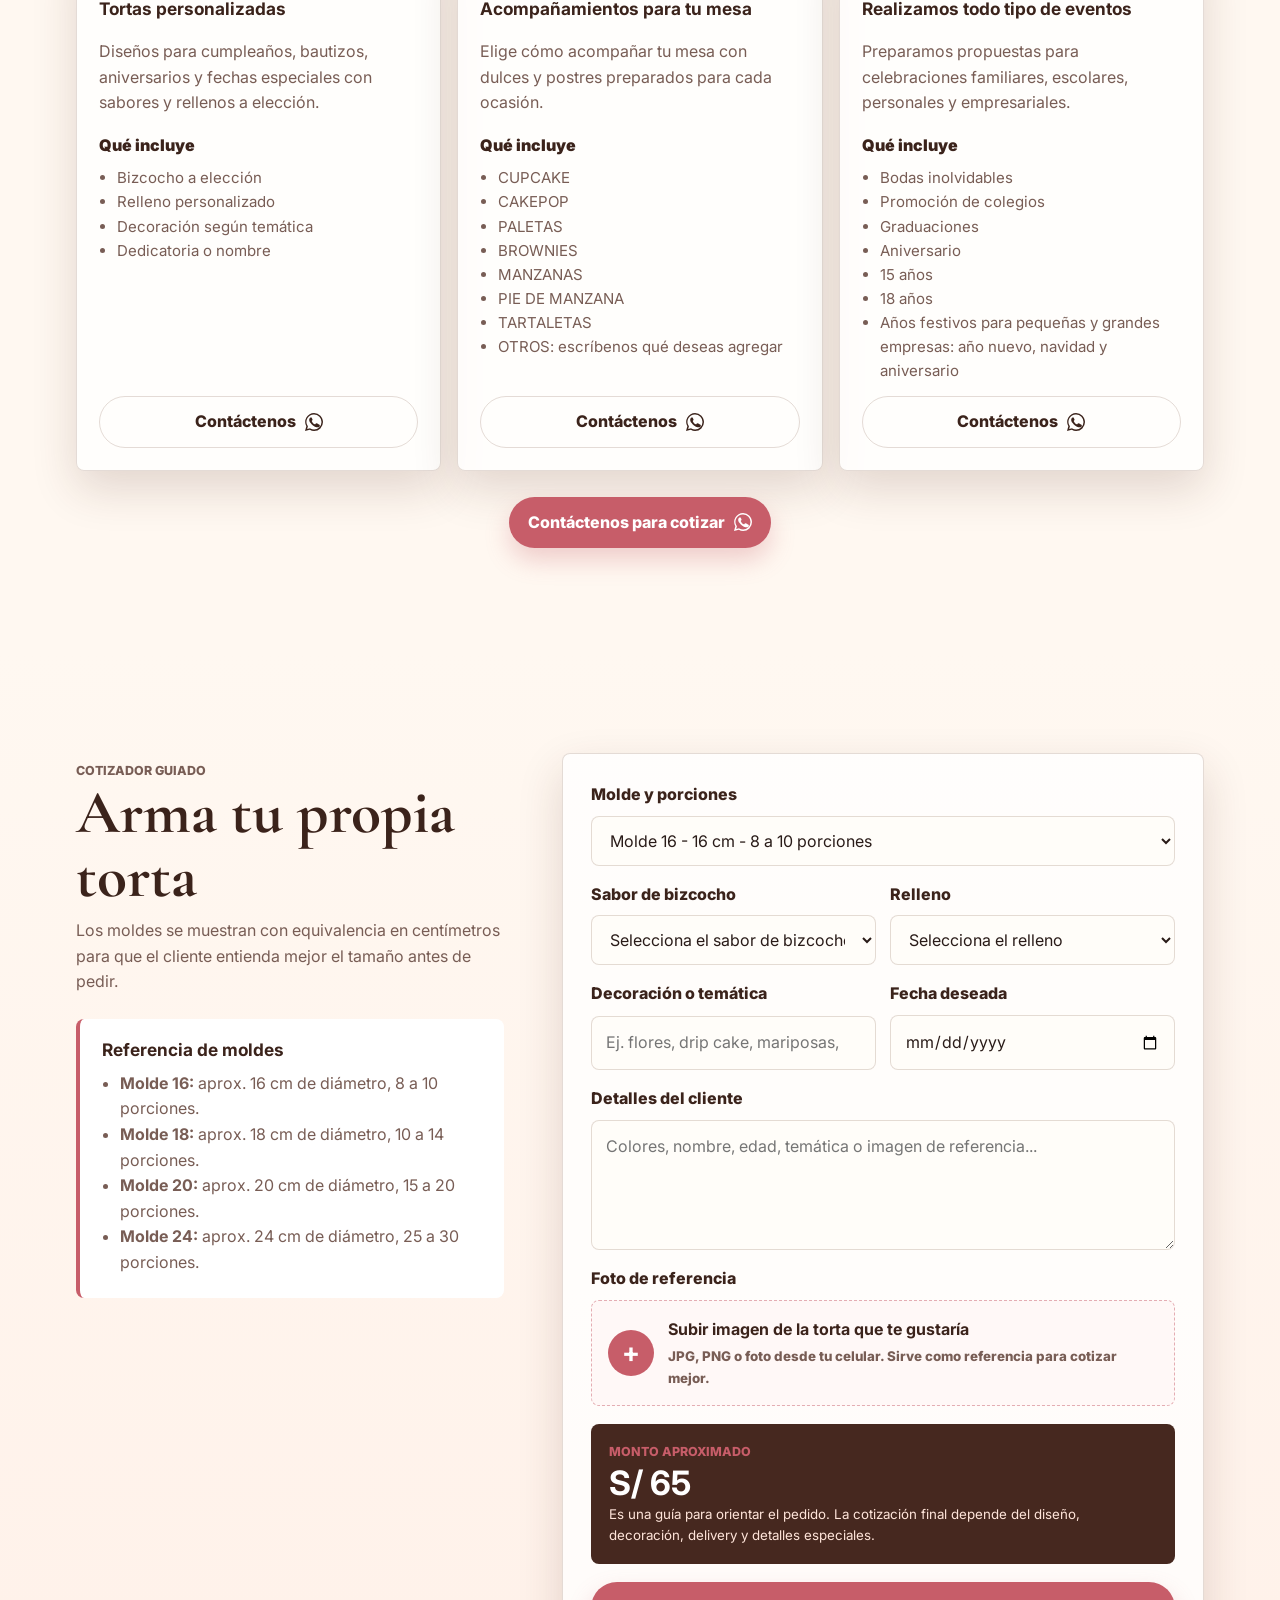
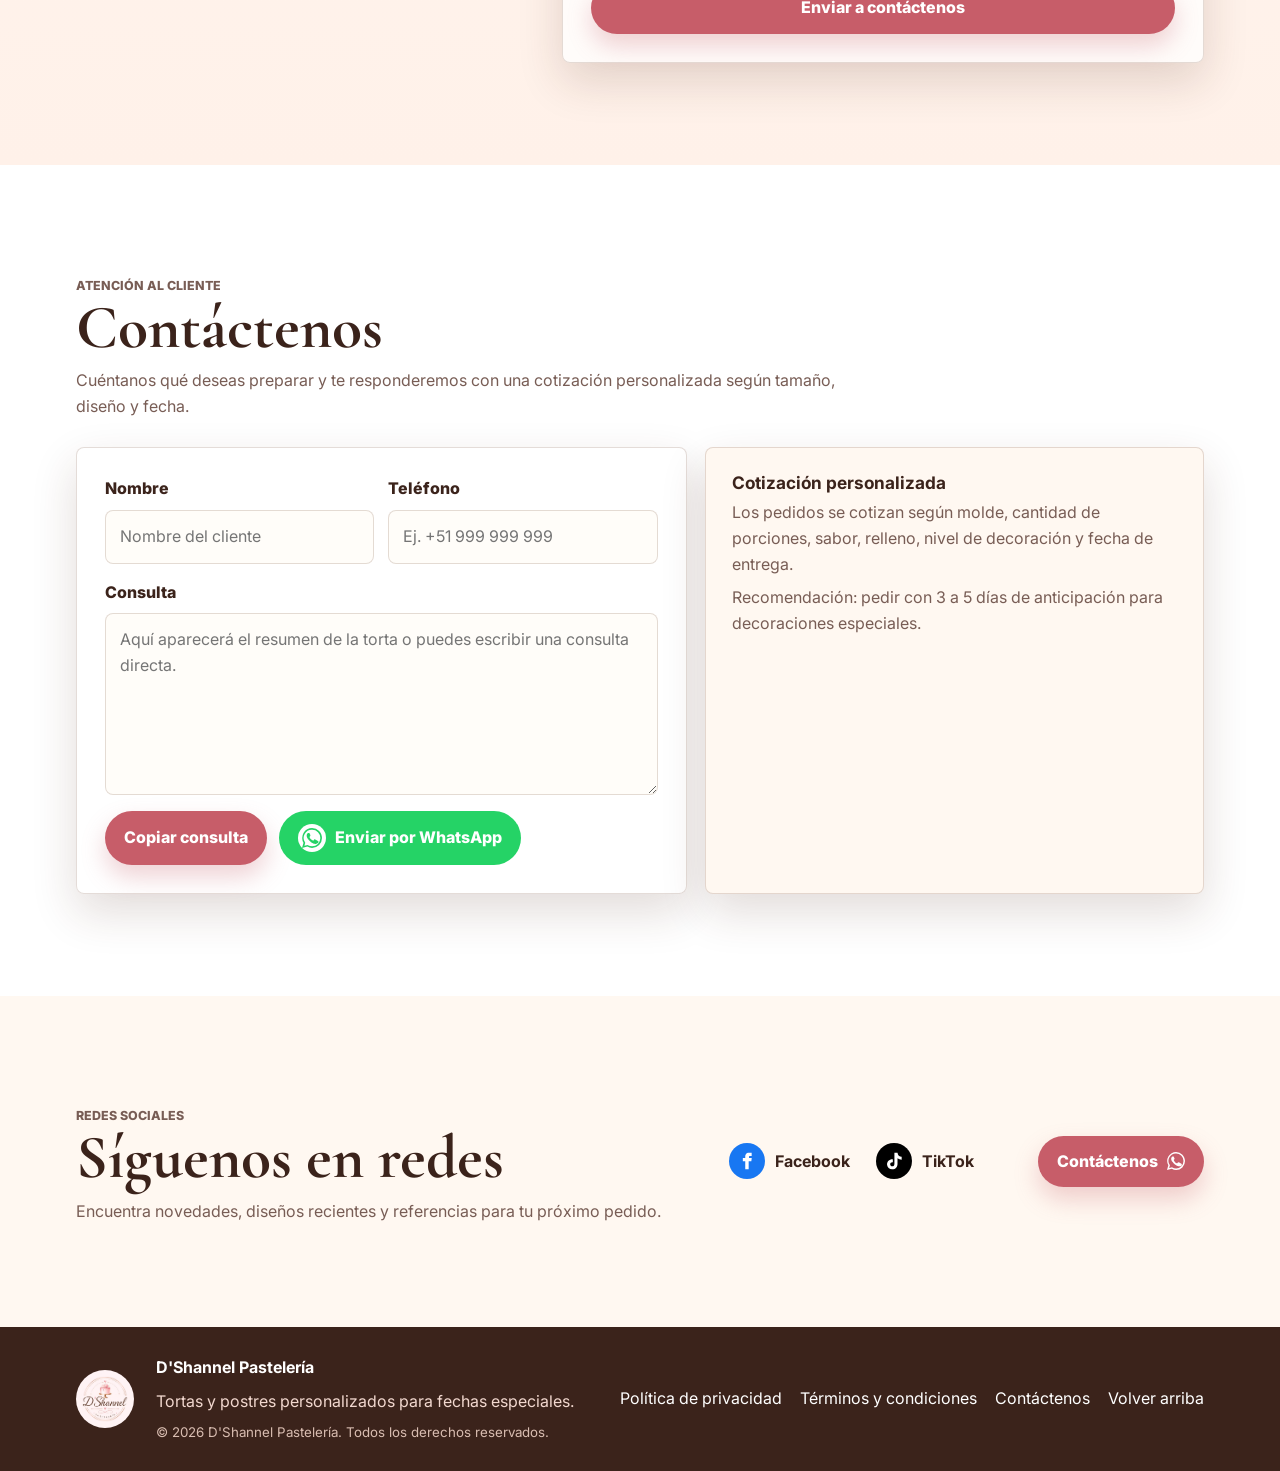
==== commit 4e02ee22: "numero3" ====
--- a/index.html
+++ b/index.html
@@ -8,7 +8,7 @@
   <link rel="preconnect" href="https://fonts.googleapis.com">
   <link rel="preconnect" href="https://fonts.gstatic.com" crossorigin>
   <link href="https://fonts.googleapis.com/css2?family=Cormorant+Garamond:wght@600;700&family=Inter:wght@400;500;600;700&display=swap" rel="stylesheet">
-  <link rel="stylesheet" href="style.css">
+  <link rel="stylesheet" href="style.css?v=layout5">
 </head>
 <body>
   <header class="site-header">
@@ -23,7 +23,12 @@
       <a href="#contactenos">Contáctenos</a>
       <a href="#redes">Redes</a>
     </nav>
-    <a class="header-cta" id="topWhatsappLink" href="https://wa.me/51993124676?text=Hola%20D%27Shannel%2C%20me%20gustar%C3%ADa%20recibir%20informaci%C3%B3n%20sobre%20sus%20tortas%20personalizadas.%20Quisiera%20saber%20disponibilidad%2C%20sabores%20y%20opciones%20para%20un%20pedido." target="_blank" rel="noreferrer">Contáctenos</a>
+    <a class="header-cta" id="topWhatsappLink" href="https://wa.me/51993124676?text=Hola%20D%27Shannel%2C%20me%20gustar%C3%ADa%20recibir%20informaci%C3%B3n%20sobre%20sus%20tortas%20personalizadas.%20Quisiera%20saber%20disponibilidad%2C%20sabores%20y%20opciones%20para%20un%20pedido." target="_blank" rel="noreferrer">
+      <span>Contáctenos</span>
+      <svg class="header-whatsapp-icon" viewBox="0 0 24 24" aria-hidden="true">
+        <path d="M20.5 3.5A11.8 11.8 0 0 0 12.1 0 11.9 11.9 0 0 0 1.8 17.8L0 24l6.4-1.7A11.9 11.9 0 0 0 12.1 24 11.9 11.9 0 0 0 24 12.1c0-3.2-1.2-6.2-3.5-8.6ZM12.1 22a9.8 9.8 0 0 1-5-1.4l-.4-.2-3.8 1 1-3.7-.2-.4A9.8 9.8 0 0 1 12.1 2a9.9 9.9 0 0 1 9.9 10.1A9.9 9.9 0 0 1 12.1 22Zm5.4-7.4c-.3-.2-1.8-.9-2.1-1-.3-.1-.5-.2-.7.2s-.8 1-.9 1.2c-.2.2-.3.2-.6.1a8.1 8.1 0 0 1-2.4-1.5A9 9 0 0 1 9.1 11c-.2-.3 0-.5.1-.6l.5-.6c.2-.2.2-.3.3-.5.1-.2.1-.4 0-.6 0-.2-.7-1.7-1-2.3-.3-.6-.5-.5-.7-.5H7.7c-.2 0-.6.1-.9.4-.3.3-1.2 1.2-1.2 2.9s1.3 3.4 1.4 3.6c.2.2 2.5 3.9 6.1 5.4.9.4 1.5.6 2.1.7.9.3 1.6.2 2.2.1.7-.1 1.8-.7 2.1-1.5.3-.7.3-1.4.2-1.5-.1-.2-.3-.3-.6-.4Z"/>
+      </svg>
+    </a>
   </header>
 
   <main>
@@ -34,11 +39,11 @@
         <img src="assets/logo.jpeg" alt="">
       </div>
       <div class="hero-content reveal">
-        <p class="eyebrow">Pastelería artesanal para celebraciones</p>
+        <p class="eyebrow">pasteleria gourmet</p>
         <h1>D'Shannel Pastelería</h1>
-        <p class="hero-copy">Tortas personalizadas, mesas dulces y detalles hechos con una presentación delicada, cálida y pensada para cada ocasión.</p>
+        <p class="hero-copy">Tortas personalizadas al gusto del cliente, mesas tematicas, maquetas, postres gourmet, hecho con profesionalismo que hara que tu dia especial sea un dia inolvidable.</p>
         <div class="hero-actions">
-          <a class="btn primary" href="#contactenos">Contáctenos</a>
+          <a class="btn primary whatsapp-contact" href="#contactenos">Contáctenos</a>
           <a class="btn primary soft" href="#arma">Armar mi torta</a>
           <a class="btn ghost" href="#servicios">Ver servicios</a>
         </div>
@@ -82,7 +87,7 @@
       </div>
       <div class="service-grid" id="serviceGrid" aria-live="polite"></div>
       <div class="section-action reveal">
-        <a class="btn primary" href="#contactenos">Contáctenos para cotizar</a>
+        <a class="btn primary whatsapp-contact" href="#contactenos">Contáctenos para cotizar</a>
       </div>
     </section>
 
@@ -188,7 +193,7 @@
             <img id="previewImage" alt="Vista previa de la referencia enviada">
             <div>
               <strong id="fileName">Imagen seleccionada</strong>
-              <small>En esta demo se menciona la foto seleccionada. En hosting con PHP se puede enviar como enlace.</small>
+              <small>La foto se subirá y se enviará como enlace dentro del mensaje de WhatsApp.</small>
             </div>
             <button class="remove-upload" id="removePhoto" type="button" aria-label="Quitar foto de referencia">Quitar</button>
           </div>
@@ -213,11 +218,11 @@
           <div class="form-row">
             <div class="field">
               <label for="clientName">Nombre</label>
-              <input id="clientName" name="clientName" type="text" placeholder="Nombre del cliente" required>
+              <input id="clientName" name="clientName" type="text" placeholder="Nombre del cliente" autocomplete="name" pattern="[A-Za-zÁÉÍÓÚáéíóúÑñ ]{2,}" title="Escribe solo letras en el nombre." required>
             </div>
             <div class="field">
               <label for="clientPhone">Teléfono</label>
-              <input id="clientPhone" name="clientPhone" type="tel" placeholder="Ej. 999 999 999">
+              <input id="clientPhone" name="clientPhone" type="tel" placeholder="Ej. +51 999 999 999" autocomplete="tel" inputmode="tel" maxlength="16" pattern="\+51 [0-9]{3} [0-9]{3} [0-9]{3}" title="Escribe un teléfono peruano válido. Ejemplo: +51 999 999 999">
             </div>
           </div>
           <div class="field">
@@ -250,7 +255,7 @@
       </div>
       <div class="social-links reveal" id="socialLinks"></div>
       <div class="section-action reveal">
-        <a class="btn primary" href="#contactenos">Contáctenos</a>
+        <a class="btn primary whatsapp-contact" href="#contactenos">Contáctenos</a>
       </div>
     </section>
   </main>
--- a/style.css
+++ b/style.css
@@ -98,12 +98,23 @@
 }
 
 .header-cta {
+  display: inline-flex;
+  align-items: center;
+  justify-content: center;
+  gap: 9px;
   padding: 10px 16px;
   border-radius: 999px;
   background: var(--cocoa);
   color: var(--white);
   font-weight: 700;
   transition: transform 180ms ease, background 180ms ease;
+}
+
+.header-whatsapp-icon {
+  width: 19px;
+  height: 19px;
+  flex: 0 0 auto;
+  fill: currentColor;
 }
 
 .header-cta:hover,
@@ -226,6 +237,7 @@
   display: inline-flex;
   align-items: center;
   justify-content: center;
+  gap: 9px;
   min-height: 46px;
   padding: 12px 18px;
   border: 1px solid transparent;
@@ -264,6 +276,16 @@
 
 .btn.full {
   width: 100%;
+}
+
+.whatsapp-contact::after {
+  content: "";
+  width: 18px;
+  height: 18px;
+  flex: 0 0 auto;
+  background: currentColor;
+  -webkit-mask: url("data:image/svg+xml,%3Csvg viewBox='0 0 24 24' xmlns='http://www.w3.org/2000/svg'%3E%3Cpath d='M20.5 3.5A11.8 11.8 0 0 0 12.1 0 11.9 11.9 0 0 0 1.8 17.8L0 24l6.4-1.7A11.9 11.9 0 0 0 12.1 24 11.9 11.9 0 0 0 24 12.1c0-3.2-1.2-6.2-3.5-8.6ZM12.1 22a9.8 9.8 0 0 1-5-1.4l-.4-.2-3.8 1 1-3.7-.2-.4A9.8 9.8 0 0 1 12.1 2a9.9 9.9 0 0 1 9.9 10.1A9.9 9.9 0 0 1 12.1 22Zm5.4-7.4c-.3-.2-1.8-.9-2.1-1-.3-.1-.5-.2-.7.2s-.8 1-.9 1.2c-.2.2-.3.2-.6.1a8.1 8.1 0 0 1-2.4-1.5A9 9 0 0 1 9.1 11c-.2-.3 0-.5.1-.6l.5-.6c.2-.2.2-.3.3-.5.1-.2.1-.4 0-.6 0-.2-.7-1.7-1-2.3-.3-.6-.5-.5-.7-.5H7.7c-.2 0-.6.1-.9.4-.3.3-1.2 1.2-1.2 2.9s1.3 3.4 1.4 3.6c.2.2 2.5 3.9 6.1 5.4.9.4 1.5.6 2.1.7.9.3 1.6.2 2.2.1.7-.1 1.8-.7 2.1-1.5.3-.7.3-1.4.2-1.5-.1-.2-.3-.3-.6-.4Z'/%3E%3C/svg%3E") center / contain no-repeat;
+  mask: url("data:image/svg+xml,%3Csvg viewBox='0 0 24 24' xmlns='http://www.w3.org/2000/svg'%3E%3Cpath d='M20.5 3.5A11.8 11.8 0 0 0 12.1 0 11.9 11.9 0 0 0 1.8 17.8L0 24l6.4-1.7A11.9 11.9 0 0 0 12.1 24 11.9 11.9 0 0 0 24 12.1c0-3.2-1.2-6.2-3.5-8.6ZM12.1 22a9.8 9.8 0 0 1-5-1.4l-.4-.2-3.8 1 1-3.7-.2-.4A9.8 9.8 0 0 1 12.1 2a9.9 9.9 0 0 1 9.9 10.1A9.9 9.9 0 0 1 12.1 22Zm5.4-7.4c-.3-.2-1.8-.9-2.1-1-.3-.1-.5-.2-.7.2s-.8 1-.9 1.2c-.2.2-.3.2-.6.1a8.1 8.1 0 0 1-2.4-1.5A9 9 0 0 1 9.1 11c-.2-.3 0-.5.1-.6l.5-.6c.2-.2.2-.3.3-.5.1-.2.1-.4 0-.6 0-.2-.7-1.7-1-2.3-.3-.6-.5-.5-.7-.5H7.7c-.2 0-.6.1-.9.4-.3.3-1.2 1.2-1.2 2.9s1.3 3.4 1.4 3.6c.2.2 2.5 3.9 6.1 5.4.9.4 1.5.6 2.1.7.9.3 1.6.2 2.2.1.7-.1 1.8-.7 2.1-1.5.3-.7.3-1.4.2-1.5-.1-.2-.3-.3-.6-.4Z'/%3E%3C/svg%3E") center / contain no-repeat;
 }
 
 .hero-panel {
@@ -359,8 +381,8 @@
 .service-card {
   display: flex;
   flex-direction: column;
-  gap: 14px;
-  min-height: 330px;
+  gap: 13px;
+  min-height: 350px;
   padding: 22px;
   transition: transform 220ms ease, box-shadow 220ms ease, border-color 220ms ease;
 }
@@ -372,6 +394,10 @@
 }
 
 .includes {
+  margin-top: 4px;
+}
+
+.service-card .btn {
   margin-top: auto;
 }
 
@@ -598,38 +624,52 @@
   background: #fff8f1;
 }
 
+.social-section {
+  display: grid;
+  grid-template-columns: minmax(360px, 1fr) auto auto;
+  align-items: center;
+  column-gap: clamp(28px, 5vw, 72px);
+}
+
+.social-section .section-heading {
+  margin-bottom: 0;
+}
+
 .social-links {
-  display: grid;
-  grid-template-columns: repeat(2, minmax(0, 1fr));
-  gap: 16px;
-  margin-bottom: 20px;
+  display: flex;
+  flex-wrap: nowrap;
+  align-items: center;
+  justify-content: center;
+  gap: 26px;
+  margin-bottom: 0;
 }
 
 .social-card {
-  display: flex;
+  display: inline-flex;
   align-items: center;
-  gap: 14px;
-  min-height: 92px;
-  padding: 20px;
-  border: 1px solid var(--line);
-  border-radius: var(--radius);
-  background: var(--white);
-  box-shadow: var(--shadow);
-  transition: transform 180ms ease, border-color 180ms ease;
+  justify-content: center;
+  gap: 10px;
+  min-height: 0;
+  padding: 0;
+  color: var(--cocoa);
+  font-weight: 800;
+  line-height: 1;
+  transition: transform 180ms ease, color 180ms ease;
 }
 
 .social-card:hover {
-  transform: translateY(-4px);
-  border-color: rgba(199, 93, 105, 0.38);
+  transform: translateY(-2px);
+  color: var(--rose);
 }
 
 .social-icon {
   display: inline-grid;
   place-items: center;
-  flex: 0 0 48px;
-  width: 48px;
-  height: 48px;
+  flex: 0 0 36px;
+  width: 36px;
+  height: 36px;
   border-radius: 50%;
+  line-height: 1;
 }
 
 .network-icon {
@@ -642,7 +682,17 @@
   background: currentColor;
 }
 
+.network-icon.social-icon {
+  display: inline-flex;
+  align-items: center;
+  justify-content: center;
+  flex: 0 0 36px;
+  width: 36px;
+  height: 36px;
+}
+
 .network-icon svg {
+  display: block;
   width: 64%;
   height: 64%;
   fill: var(--white);
@@ -668,8 +718,9 @@
 }
 
 .social-icon svg {
-  width: 25px;
-  height: 25px;
+  display: block;
+  width: 20px;
+  height: 20px;
   fill: var(--white);
 }
 
@@ -688,6 +739,11 @@
   display: flex;
   justify-content: center;
   margin-top: 26px;
+}
+
+.social-section .section-action {
+  justify-content: flex-end;
+  margin-top: 0;
 }
 
 .admin-list {
@@ -978,8 +1034,19 @@
   .intro,
   .cake-builder,
   .consult-wrap,
-  .admin-layout {
+  .admin-layout,
+  .social-section {
     grid-template-columns: 1fr;
+  }
+
+  .social-section {
+    justify-items: center;
+    text-align: center;
+    row-gap: 20px;
+  }
+
+  .social-section .section-action {
+    justify-content: center;
   }
 
   .builder-info {
@@ -1000,20 +1067,48 @@
 
 @media (max-width: 680px) {
   .site-header {
-    padding: 10px 16px;
+    gap: 10px;
+    padding: 10px 14px;
   }
 
   .brand span {
     font-size: 1.2rem;
   }
 
+  .brand img {
+    width: 42px;
+    height: 42px;
+  }
+
   .header-cta {
-    padding: 9px 13px;
+    min-height: 38px;
+    padding: 8px 12px;
+    font-size: 0.86rem;
+  }
+
+  .nav-links {
+    gap: 8px;
+    padding: 2px 0 4px;
+    scrollbar-width: none;
+  }
+
+  .nav-links::-webkit-scrollbar {
+    display: none;
+  }
+
+  .nav-links a {
+    flex: 0 0 auto;
+    padding: 8px 10px;
+    border: 1px solid var(--line);
+    border-radius: 999px;
+    background: rgba(255, 255, 255, 0.72);
+    color: var(--cocoa);
+    font-size: 0.84rem;
   }
 
   .hero {
-    min-height: 740px;
-    padding: 72px 18px 190px;
+    min-height: auto;
+    padding: 58px 18px 210px;
   }
 
   .hero-shade {
@@ -1021,32 +1116,73 @@
   }
 
   h1 {
-    font-size: clamp(3.25rem, 16vw, 4.9rem);
+    max-width: 8ch;
+    font-size: clamp(3rem, 15vw, 4.4rem);
   }
 
   .hero-panel {
     left: 18px;
     right: 18px;
+    bottom: 18px;
+    width: auto;
   }
 
   .hero-logo-mark {
-    top: auto;
+    top: 22px;
     right: 18px;
-    bottom: 154px;
-    width: 98px;
+    bottom: auto;
+    width: 82px;
+  }
+
+  .hero-copy {
+    margin: 16px 0 22px;
+    font-size: 1rem;
+  }
+
+  .hero-actions .btn {
+    width: 100%;
   }
 
   .steps,
   .service-grid,
   .form-row,
-  .social-links,
   .social-editor {
     grid-template-columns: 1fr;
+  }
+
+  .social-links {
+    flex-wrap: wrap;
+    gap: 16px 22px;
   }
 
   .section {
     padding-left: 18px;
     padding-right: 18px;
+  }
+
+  .steps article,
+  .service-card,
+  .builder-form,
+  .consult-form,
+  .price-notes {
+    box-shadow: 0 12px 28px rgba(77, 38, 24, 0.12);
+  }
+
+  .service-card {
+    min-height: auto;
+  }
+
+  .upload-box,
+  .upload-preview {
+    align-items: flex-start;
+  }
+
+  .upload-preview {
+    flex-wrap: wrap;
+  }
+
+  .remove-upload {
+    width: 100%;
   }
 
   .consult-actions,
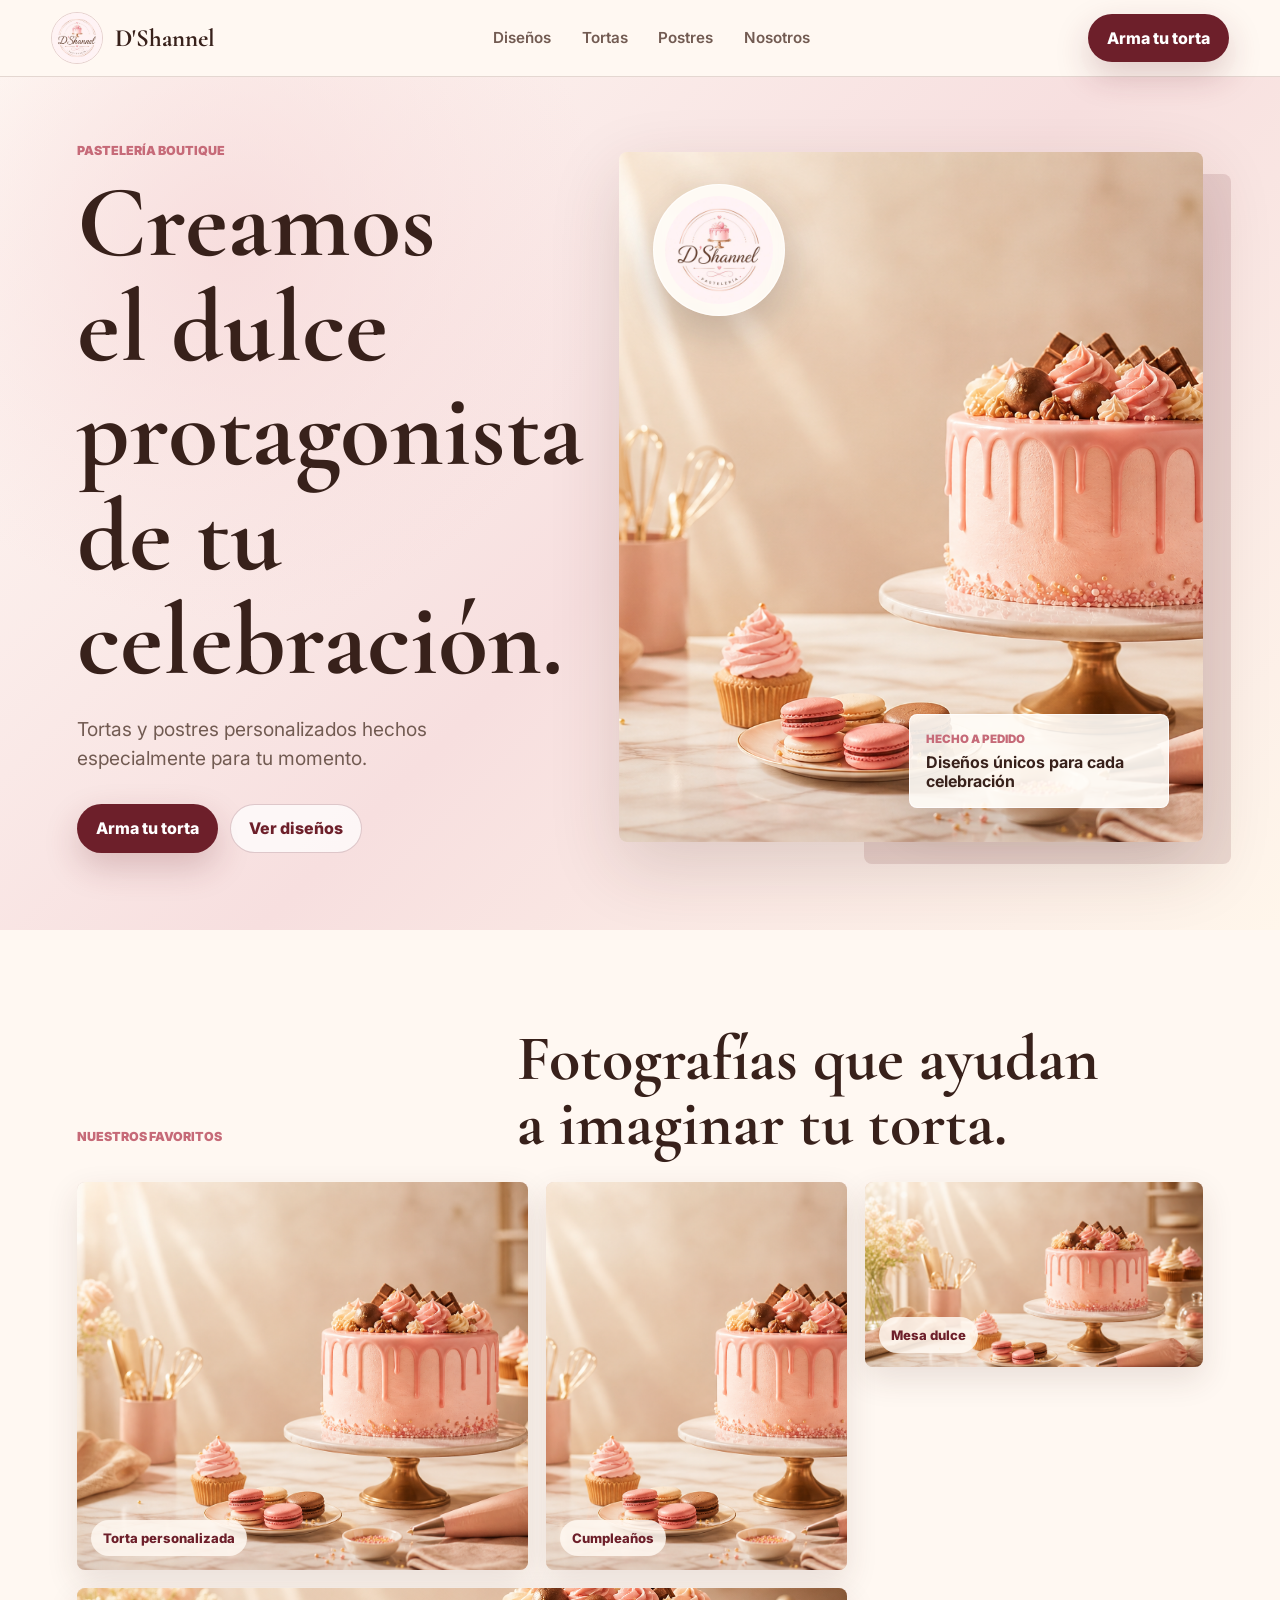
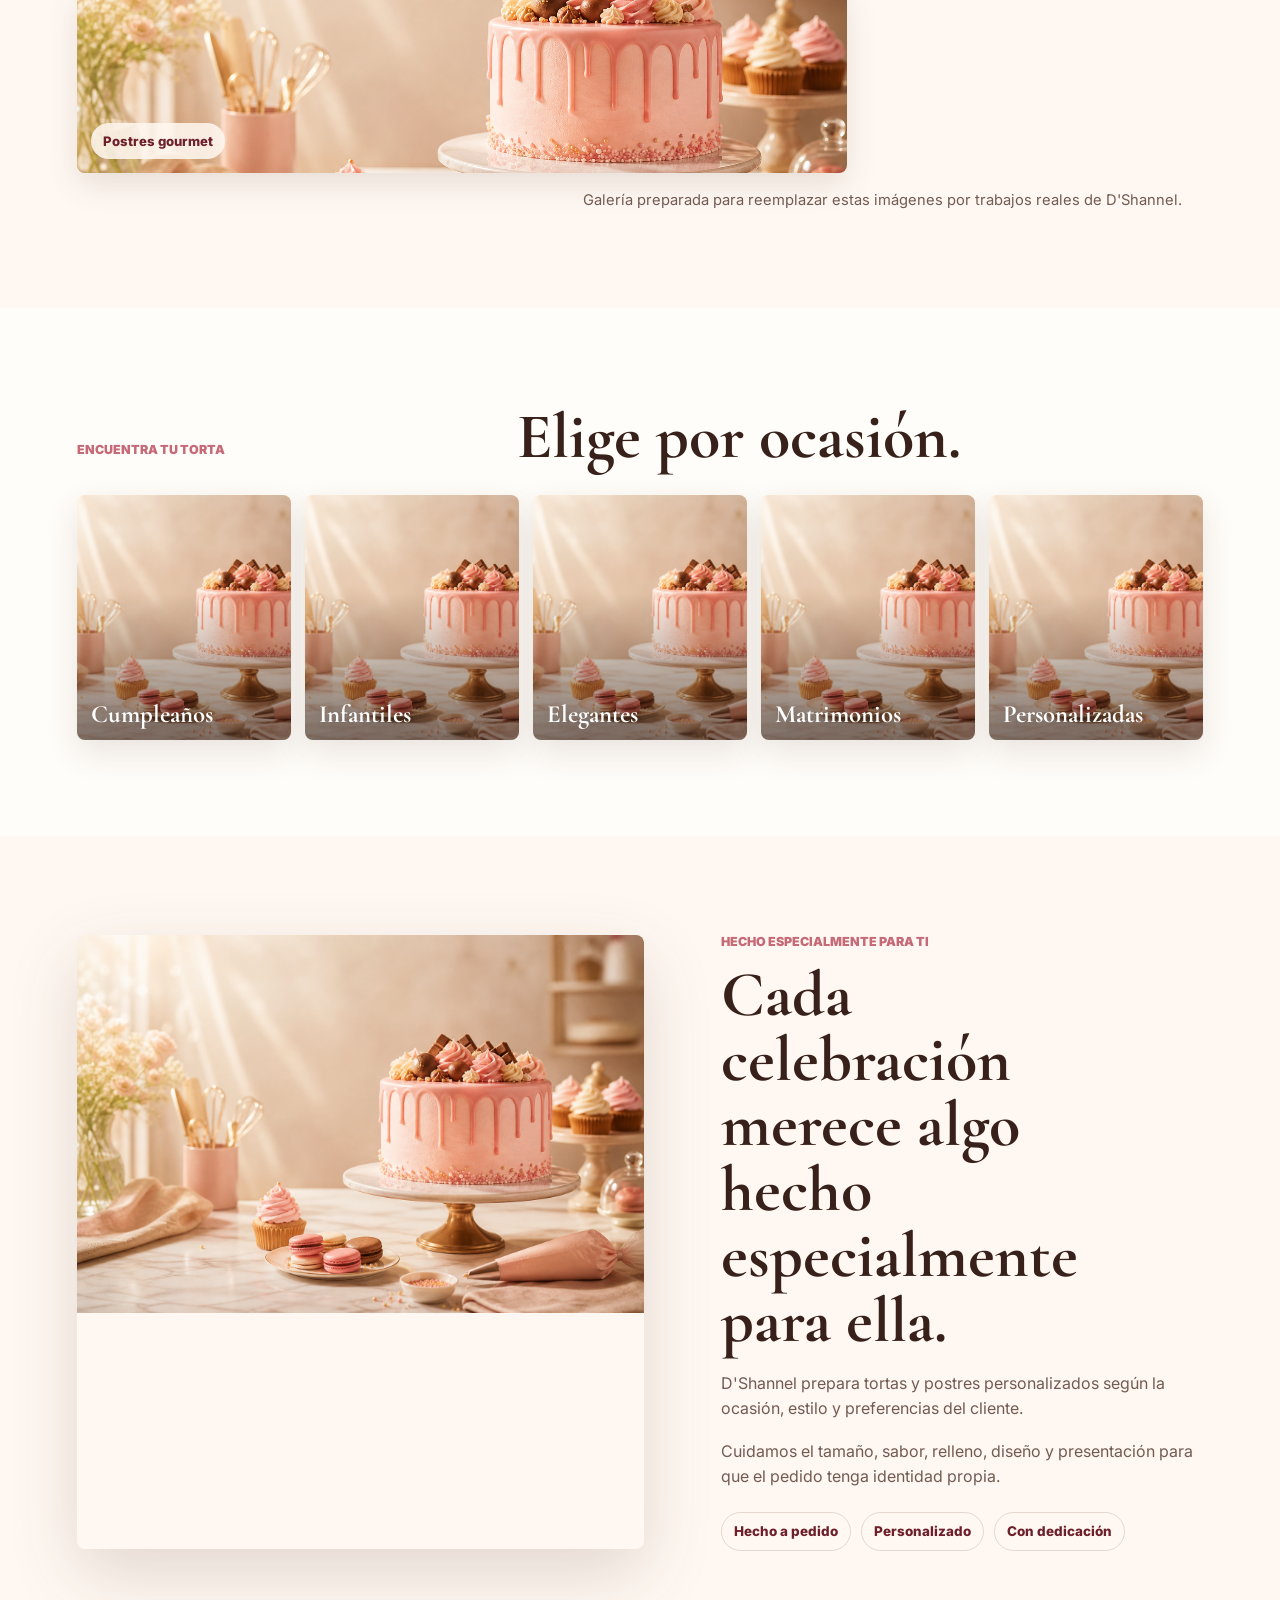
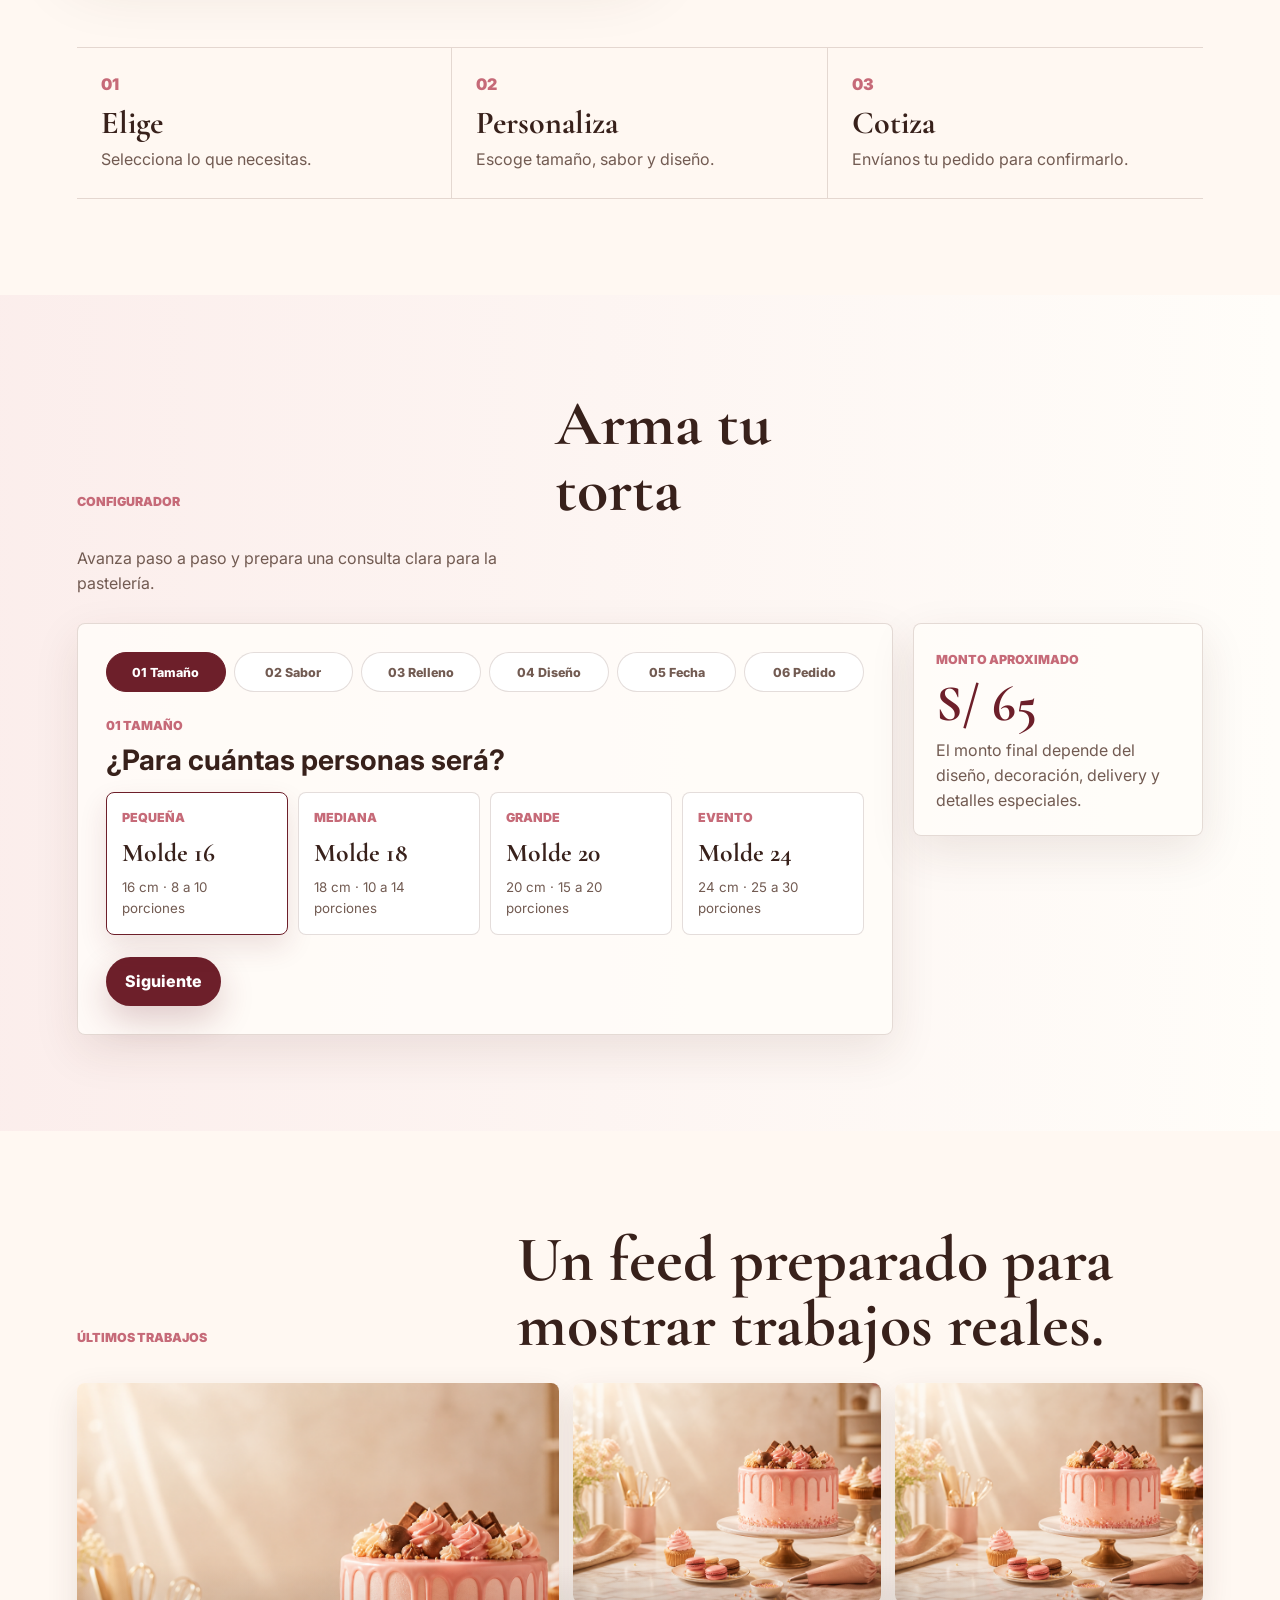
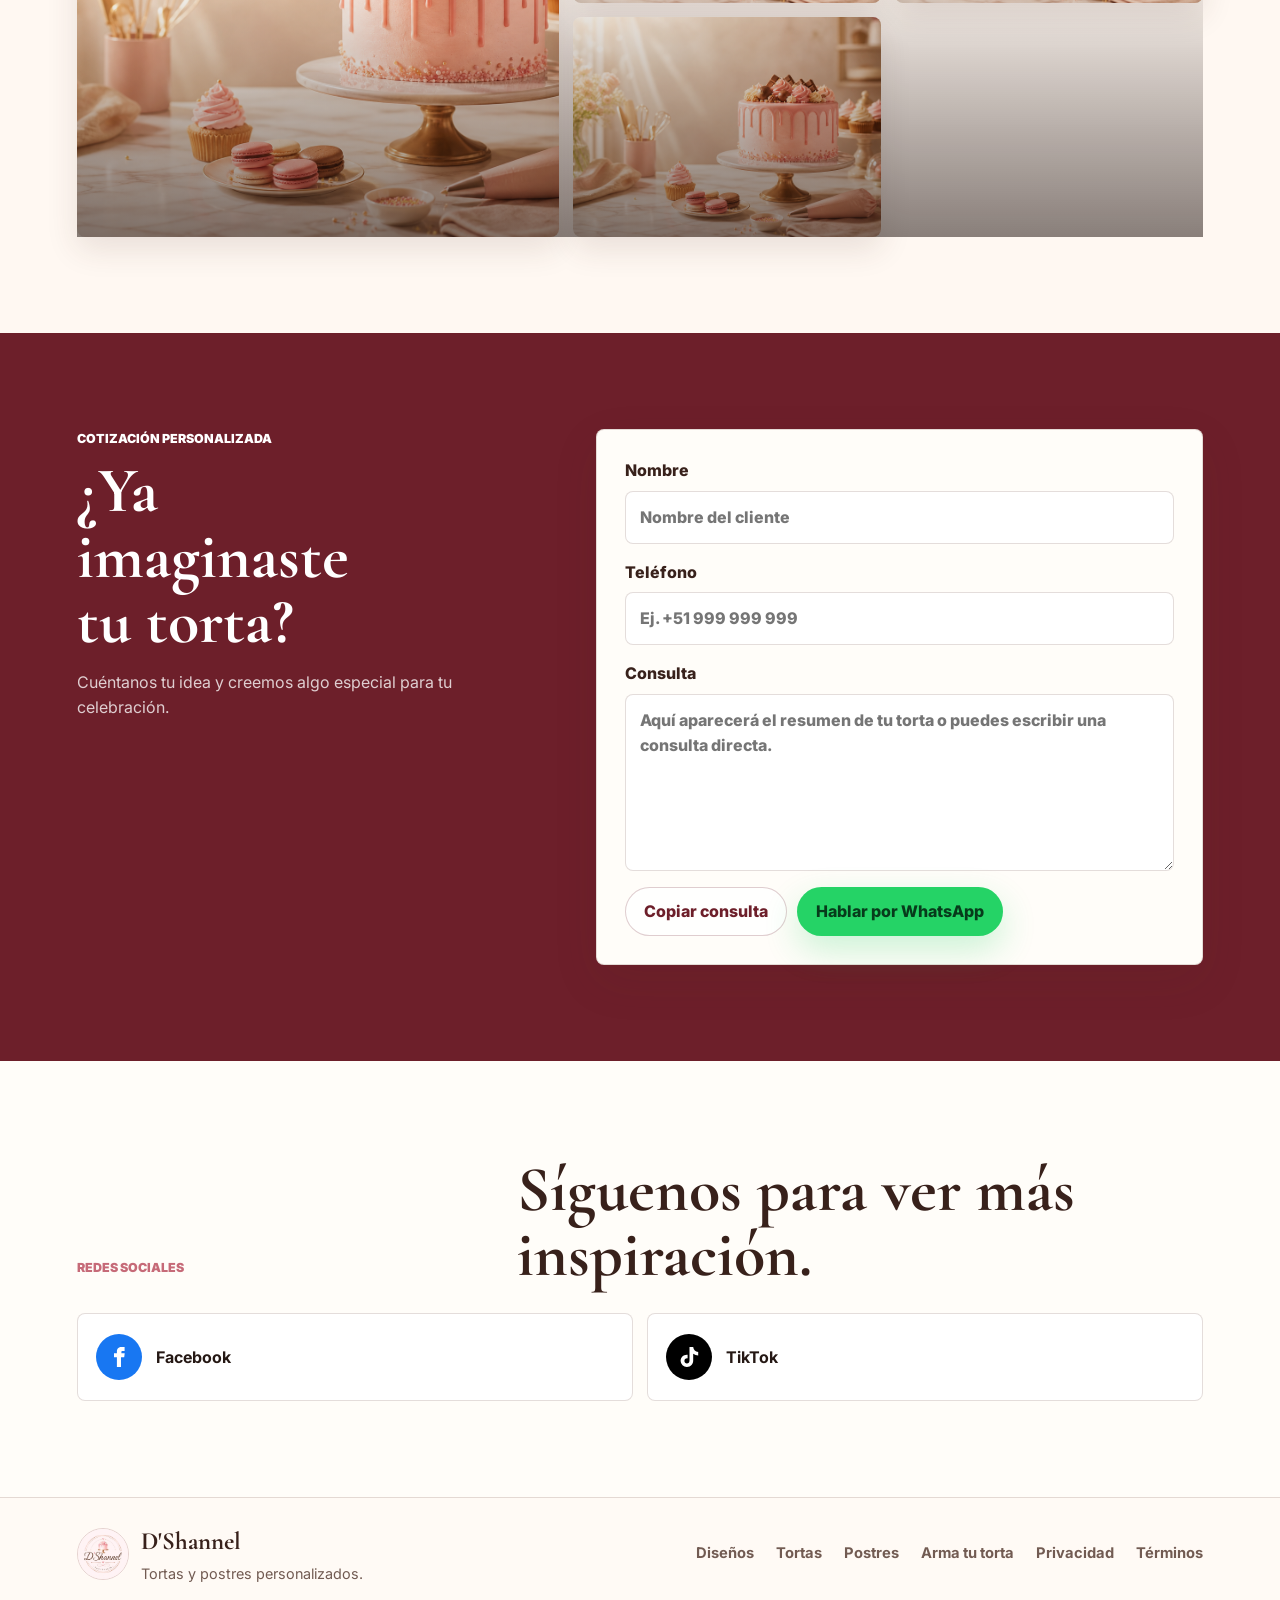
==== commit b44823e8: "Rediseño editorial de D'Shannel" ====
--- a/index.html
+++ b/index.html
@@ -4,279 +4,361 @@
   <meta charset="UTF-8">
   <meta name="viewport" content="width=device-width, initial-scale=1.0">
   <title>D'Shannel Pastelería | Tortas personalizadas</title>
-  <meta name="description" content="D'Shannel Pastelería: tortas personalizadas, cupcakes, mesas dulces y pedidos especiales para celebraciones.">
+  <meta name="description" content="D'Shannel Pastelería: tortas y postres personalizados para celebraciones especiales.">
   <link rel="preconnect" href="https://fonts.googleapis.com">
   <link rel="preconnect" href="https://fonts.gstatic.com" crossorigin>
-  <link href="https://fonts.googleapis.com/css2?family=Cormorant+Garamond:wght@600;700&family=Inter:wght@400;500;600;700&display=swap" rel="stylesheet">
-  <link rel="stylesheet" href="style.css?v=layout5">
+  <link href="https://fonts.googleapis.com/css2?family=Cormorant+Garamond:wght@600;700&family=Inter:wght@400;500;600;700;800&display=swap" rel="stylesheet">
+  <link rel="stylesheet" href="style.css?v=boutique1">
 </head>
 <body>
   <header class="site-header">
-    <a class="brand" href="#inicio" aria-label="Inicio D'Shannel Pastelería">
+    <a class="brand" href="#inicio" aria-label="Ir al inicio">
       <img src="assets/logo.jpeg" alt="Logo de D'Shannel Pastelería">
       <span>D'Shannel</span>
     </a>
+    <button class="menu-toggle" type="button" aria-label="Abrir menú" aria-expanded="false">
+      <span></span>
+      <span></span>
+    </button>
     <nav class="nav-links" aria-label="Navegación principal">
-      <a href="#inicio">Inicio</a>
-      <a href="#servicios">Servicios</a>
-      <a href="#arma">Arma tu torta</a>
-      <a href="#contactenos">Contáctenos</a>
-      <a href="#redes">Redes</a>
+      <a href="#disenos">Diseños</a>
+      <a href="#tortas">Tortas</a>
+      <a href="#postres">Postres</a>
+      <a href="#nosotros">Nosotros</a>
     </nav>
-    <a class="header-cta" id="topWhatsappLink" href="https://wa.me/51993124676?text=Hola%20D%27Shannel%2C%20me%20gustar%C3%ADa%20recibir%20informaci%C3%B3n%20sobre%20sus%20tortas%20personalizadas.%20Quisiera%20saber%20disponibilidad%2C%20sabores%20y%20opciones%20para%20un%20pedido." target="_blank" rel="noreferrer">
-      <span>Contáctenos</span>
-      <svg class="header-whatsapp-icon" viewBox="0 0 24 24" aria-hidden="true">
-        <path d="M20.5 3.5A11.8 11.8 0 0 0 12.1 0 11.9 11.9 0 0 0 1.8 17.8L0 24l6.4-1.7A11.9 11.9 0 0 0 12.1 24 11.9 11.9 0 0 0 24 12.1c0-3.2-1.2-6.2-3.5-8.6ZM12.1 22a9.8 9.8 0 0 1-5-1.4l-.4-.2-3.8 1 1-3.7-.2-.4A9.8 9.8 0 0 1 12.1 2a9.9 9.9 0 0 1 9.9 10.1A9.9 9.9 0 0 1 12.1 22Zm5.4-7.4c-.3-.2-1.8-.9-2.1-1-.3-.1-.5-.2-.7.2s-.8 1-.9 1.2c-.2.2-.3.2-.6.1a8.1 8.1 0 0 1-2.4-1.5A9 9 0 0 1 9.1 11c-.2-.3 0-.5.1-.6l.5-.6c.2-.2.2-.3.3-.5.1-.2.1-.4 0-.6 0-.2-.7-1.7-1-2.3-.3-.6-.5-.5-.7-.5H7.7c-.2 0-.6.1-.9.4-.3.3-1.2 1.2-1.2 2.9s1.3 3.4 1.4 3.6c.2.2 2.5 3.9 6.1 5.4.9.4 1.5.6 2.1.7.9.3 1.6.2 2.2.1.7-.1 1.8-.7 2.1-1.5.3-.7.3-1.4.2-1.5-.1-.2-.3-.3-.6-.4Z"/>
-      </svg>
-    </a>
+    <a class="header-cta" href="#arma">Arma tu torta</a>
   </header>
 
   <main>
     <section class="hero" id="inicio">
-      <img class="hero-bg" src="assets/hero-pasteleria.png" alt="Torta decorada y postres de pastelería fina">
-      <div class="hero-shade"></div>
-      <div class="hero-logo-mark reveal" aria-hidden="true">
-        <img src="assets/logo.jpeg" alt="">
-      </div>
-      <div class="hero-content reveal">
-        <p class="eyebrow">pasteleria gourmet</p>
-        <h1>D'Shannel Pastelería</h1>
-        <p class="hero-copy">Tortas personalizadas al gusto del cliente, mesas tematicas, maquetas, postres gourmet, hecho con profesionalismo que hara que tu dia especial sea un dia inolvidable.</p>
+      <div class="hero-copy-block reveal">
+        <p class="eyebrow">Pastelería boutique</p>
+        <h1>Creamos el dulce protagonista de tu celebración.</h1>
+        <p>Tortas y postres personalizados hechos especialmente para tu momento.</p>
         <div class="hero-actions">
-          <a class="btn primary whatsapp-contact" href="#contactenos">Contáctenos</a>
-          <a class="btn primary soft" href="#arma">Armar mi torta</a>
-          <a class="btn ghost" href="#servicios">Ver servicios</a>
-        </div>
-      </div>
-      <aside class="hero-panel reveal" aria-label="Resumen de atención">
-        <span>Pedidos por encargo</span>
-        <strong>Desde tortas pequeñas hasta eventos completos</strong>
-        <p>Elige molde, porciones, sabor, relleno, decoración y fecha de entrega.</p>
-      </aside>
-    </section>
-
-    <section class="section intro reveal">
-      <div>
-        <p class="eyebrow">Cómo funciona</p>
-        <h2>Un pedido claro desde el primer mensaje</h2>
-      </div>
-      <div class="steps">
+          <a class="btn primary" href="#arma">Arma tu torta</a>
+          <a class="btn secondary" href="#disenos">Ver diseños</a>
+        </div>
+      </div>
+      <div class="hero-visual reveal">
+        <img src="assets/hero-pasteleria.png" alt="Torta y postres personalizados de D'Shannel">
+        <div class="hero-seal">
+          <img src="assets/logo.jpeg" alt="">
+        </div>
+        <div class="hero-note">
+          <span>Hecho a pedido</span>
+          <strong>Diseños únicos para cada celebración</strong>
+        </div>
+      </div>
+    </section>
+
+    <section class="favorites section" id="disenos">
+      <div class="section-kicker reveal">
+        <p class="eyebrow">Nuestros favoritos</p>
+        <h2>Fotografías que ayudan a imaginar tu torta.</h2>
+      </div>
+      <div class="masonry-gallery reveal">
+        <figure class="gallery-item large">
+          <img src="assets/hero-pasteleria.png" alt="Torta personalizada rosada">
+          <figcaption>Torta personalizada</figcaption>
+        </figure>
+        <figure class="gallery-item tall">
+          <img src="assets/hero-pasteleria.png" alt="Pastelería boutique para celebraciones">
+          <figcaption>Cumpleaños</figcaption>
+        </figure>
+        <figure class="gallery-item">
+          <img src="assets/hero-pasteleria.png" alt="Postres de mesa dulce">
+          <figcaption>Mesa dulce</figcaption>
+        </figure>
+        <figure class="gallery-item wide">
+          <img src="assets/hero-pasteleria.png" alt="Cupcakes y macarons personalizados">
+          <figcaption>Postres gourmet</figcaption>
+        </figure>
+      </div>
+      <p class="photo-note reveal">Galería preparada para reemplazar estas imágenes por trabajos reales de D'Shannel.</p>
+    </section>
+
+    <section class="occasion section" id="tortas">
+      <div class="section-kicker reveal">
+        <p class="eyebrow">Encuentra tu torta</p>
+        <h2>Elige por ocasión.</h2>
+      </div>
+      <div class="occasion-track reveal">
+        <a class="occasion-card" href="#arma">
+          <img src="assets/hero-pasteleria.png" alt="Torta de cumpleaños">
+          <span>Cumpleaños</span>
+        </a>
+        <a class="occasion-card" href="#arma">
+          <img src="assets/hero-pasteleria.png" alt="Torta infantil">
+          <span>Infantiles</span>
+        </a>
+        <a class="occasion-card" href="#arma">
+          <img src="assets/hero-pasteleria.png" alt="Torta elegante">
+          <span>Elegantes</span>
+        </a>
+        <a class="occasion-card" href="#arma">
+          <img src="assets/hero-pasteleria.png" alt="Torta para matrimonio">
+          <span>Matrimonios</span>
+        </a>
+        <a class="occasion-card" href="#arma">
+          <img src="assets/hero-pasteleria.png" alt="Torta personalizada">
+          <span>Personalizadas</span>
+        </a>
+      </div>
+    </section>
+
+    <section class="editorial section" id="nosotros">
+      <div class="editorial-image reveal">
+        <img src="assets/hero-pasteleria.png" alt="Detalle de torta artesanal">
+      </div>
+      <div class="editorial-text reveal">
+        <p class="eyebrow">Hecho especialmente para ti</p>
+        <h2>Cada celebración merece algo hecho especialmente para ella.</h2>
+        <p>D'Shannel prepara tortas y postres personalizados según la ocasión, estilo y preferencias del cliente.</p>
+        <p>Cuidamos el tamaño, sabor, relleno, diseño y presentación para que el pedido tenga identidad propia.</p>
+        <div class="editorial-tags">
+          <span>Hecho a pedido</span>
+          <span>Personalizado</span>
+          <span>Con dedicación</span>
+        </div>
+      </div>
+    </section>
+
+    <section class="process-strip section">
+      <div class="process-line reveal">
         <article>
           <span>01</span>
-          <h3>Escoge el servicio</h3>
-          <p>Tortas, cupcakes, postres en vaso, bocaditos dulces o mesas temáticas.</p>
+          <strong>Elige</strong>
+          <p>Selecciona lo que necesitas.</p>
         </article>
         <article>
           <span>02</span>
-          <h3>Personaliza detalles</h3>
-          <p>Define tamaño, sabor, relleno, colores, dedicatoria y referencias.</p>
+          <strong>Personaliza</strong>
+          <p>Escoge tamaño, sabor y diseño.</p>
         </article>
         <article>
           <span>03</span>
-          <h3>Solicita tu cotización</h3>
-          <p>Envía tu selección y recibe una cotización ajustada al diseño final.</p>
+          <strong>Cotiza</strong>
+          <p>Envíanos tu pedido para confirmarlo.</p>
         </article>
       </div>
     </section>
 
-    <section class="section" id="servicios">
-      <div class="section-heading reveal">
-        <p class="eyebrow">Catálogo</p>
-        <h2>Servicios disponibles</h2>
-        <p>Conoce lo que podemos preparar para tu celebración. Cada pedido se trabaja de forma personalizada.</p>
-      </div>
-      <div class="service-grid" id="serviceGrid" aria-live="polite"></div>
-      <div class="section-action reveal">
-        <a class="btn primary whatsapp-contact" href="#contactenos">Contáctenos para cotizar</a>
-      </div>
-    </section>
-
-    <section class="section cake-builder" id="arma">
-      <div class="builder-info reveal">
-        <p class="eyebrow">Cotizador guiado</p>
-        <h2>Arma tu propia torta</h2>
-        <p>Los moldes se muestran con equivalencia en centímetros para que el cliente entienda mejor el tamaño antes de pedir.</p>
-        <div class="mold-help">
-          <h3>Referencia de moldes</h3>
-          <ul>
-            <li><strong>Molde 16:</strong> aprox. 16 cm de diámetro, 8 a 10 porciones.</li>
-            <li><strong>Molde 18:</strong> aprox. 18 cm de diámetro, 10 a 14 porciones.</li>
-            <li><strong>Molde 20:</strong> aprox. 20 cm de diámetro, 15 a 20 porciones.</li>
-            <li><strong>Molde 24:</strong> aprox. 24 cm de diámetro, 25 a 30 porciones.</li>
-          </ul>
-        </div>
-      </div>
-
-      <form class="builder-form reveal" id="cakeForm">
-        <div class="field">
-          <label for="mold">Molde y porciones</label>
-          <select id="mold" name="mold">
-            <option value="Molde 16 - 16 cm - 8 a 10 porciones" data-price="65">Molde 16 - 16 cm - 8 a 10 porciones</option>
-            <option value="Molde 18 - 18 cm - 10 a 14 porciones" data-price="82">Molde 18 - 18 cm - 10 a 14 porciones</option>
-            <option value="Molde 20 - 20 cm - 15 a 20 porciones" data-price="105">Molde 20 - 20 cm - 15 a 20 porciones</option>
-            <option value="Molde 24 - 24 cm - 25 a 30 porciones" data-price="148">Molde 24 - 24 cm - 25 a 30 porciones</option>
-          </select>
-        </div>
-        <div class="form-row">
-          <div class="field">
-            <label for="flavor">Sabor de bizcocho</label>
-            <select id="flavor" name="flavor">
-              <option value="" selected disabled>Selecciona el sabor de bizcocho</option>
-              <option>Vainilla</option>
-              <option>Chocolate</option>
-              <option>Marmoleado</option>
-              <option>Naranja</option>
-              <option>Limón</option>
-              <option>Coco</option>
-              <option>Lúcuma</option>
-              <option>Red Velvet</option>
-              <option>Tres Leches</option>
-              <option>Selva Negra</option>
-            </select>
+    <section class="builder section" id="arma">
+      <div class="builder-heading reveal">
+        <p class="eyebrow">Configurador</p>
+        <h2>Arma tu torta</h2>
+        <p>Avanza paso a paso y prepara una consulta clara para la pastelería.</p>
+      </div>
+
+      <div class="builder-shell reveal">
+        <form class="cake-form" id="cakeForm">
+          <div class="builder-progress" aria-label="Progreso del configurador">
+            <button type="button" class="progress-step active" data-goto="0">01 Tamaño</button>
+            <button type="button" class="progress-step" data-goto="1">02 Sabor</button>
+            <button type="button" class="progress-step" data-goto="2">03 Relleno</button>
+            <button type="button" class="progress-step" data-goto="3">04 Diseño</button>
+            <button type="button" class="progress-step" data-goto="4">05 Fecha</button>
+            <button type="button" class="progress-step" data-goto="5">06 Pedido</button>
           </div>
-          <div class="field">
-            <label for="filling">Relleno</label>
-            <select id="filling" name="filling">
-              <option value="" selected disabled>Selecciona el relleno</option>
-              <option>Manjar blanco</option>
-              <option>Fudge</option>
-              <option>Chantilly</option>
-              <option>Crema pastelera</option>
-              <option>Ganache</option>
-              <option>Ganache de chocolate</option>
-              <option>Mermelada de fresa</option>
-              <option>Mermelada de piña</option>
-              <option>Mousse de maracuyá</option>
-              <option>Mousse de lúcuma</option>
-              <option>Crema de Oreo</option>
-              <option>Nutella</option>
-              <option>Cream Cheese</option>
-            </select>
-          </div>
-        </div>
-        <div class="form-row">
-          <div class="field">
-            <label for="style">Decoración o temática</label>
-            <input id="style" name="style" list="decorationIdeas" type="text" placeholder="Ej. flores, drip cake, mariposas, fútbol, Stitch...">
-            <datalist id="decorationIdeas">
-              <option value="Clásica con flores">
-              <option value="Drip cake elegante">
-              <option value="Temática infantil">
-              <option value="Minimalista premium">
-              <option value="Con nombre y edad">
-              <option value="Con mariposas">
-              <option value="Torta de fútbol">
-              <option value="Torta de princesa">
-              <option value="Torta con foto comestible">
-            </datalist>
-          </div>
-          <div class="field">
-            <label for="delivery">Fecha deseada</label>
-            <input id="delivery" name="delivery" type="date">
-          </div>
-        </div>
-        <div class="field">
-          <label for="notes">Detalles del cliente</label>
-          <textarea id="notes" name="notes" rows="4" placeholder="Colores, nombre, edad, temática o imagen de referencia..."></textarea>
-        </div>
-        <div class="field">
-          <label for="referencePhoto">Foto de referencia</label>
-          <label class="upload-box" for="referencePhoto">
-            <input id="referencePhoto" name="referencePhoto" type="file" accept="image/*">
-            <span class="upload-icon" aria-hidden="true">+</span>
-            <span>
-              <strong>Subir imagen de la torta que te gustaría</strong>
-              <small>JPG, PNG o foto desde tu celular. Sirve como referencia para cotizar mejor.</small>
-            </span>
-          </label>
-          <div class="upload-preview" id="uploadPreview" hidden>
-            <img id="previewImage" alt="Vista previa de la referencia enviada">
-            <div>
-              <strong id="fileName">Imagen seleccionada</strong>
-              <small>La foto se subirá y se enviará como enlace dentro del mensaje de WhatsApp.</small>
+
+          <section class="builder-step active" data-step="0">
+            <p class="step-label">01 Tamaño</p>
+            <h3>¿Para cuántas personas será?</h3>
+            <div class="choice-grid size-grid">
+              <label class="choice-tile">
+                <input type="radio" name="mold" value="Molde 16 - 16 cm - 8 a 10 porciones" data-price="65" checked>
+                <span>Pequeña</span>
+                <strong>Molde 16</strong>
+                <small>16 cm · 8 a 10 porciones</small>
+              </label>
+              <label class="choice-tile">
+                <input type="radio" name="mold" value="Molde 18 - 18 cm - 10 a 14 porciones" data-price="82">
+                <span>Mediana</span>
+                <strong>Molde 18</strong>
+                <small>18 cm · 10 a 14 porciones</small>
+              </label>
+              <label class="choice-tile">
+                <input type="radio" name="mold" value="Molde 20 - 20 cm - 15 a 20 porciones" data-price="105">
+                <span>Grande</span>
+                <strong>Molde 20</strong>
+                <small>20 cm · 15 a 20 porciones</small>
+              </label>
+              <label class="choice-tile">
+                <input type="radio" name="mold" value="Molde 24 - 24 cm - 25 a 30 porciones" data-price="148">
+                <span>Evento</span>
+                <strong>Molde 24</strong>
+                <small>24 cm · 25 a 30 porciones</small>
+              </label>
             </div>
-            <button class="remove-upload" id="removePhoto" type="button" aria-label="Quitar foto de referencia">Quitar</button>
-          </div>
-        </div>
-        <div class="estimate-box">
-          <span>Monto aproximado</span>
-          <strong id="estimate">S/ 83</strong>
-          <small>Es una guía para orientar el pedido. La cotización final depende del diseño, decoración, delivery y detalles especiales.</small>
-        </div>
-        <button class="btn primary full" type="submit">Enviar a contáctenos</button>
-      </form>
-    </section>
-
-    <section class="section prices" id="contactenos">
-      <div class="section-heading reveal">
-        <p class="eyebrow">Atención al cliente</p>
-        <h2>Contáctenos</h2>
-        <p>Cuéntanos qué deseas preparar y te responderemos con una cotización personalizada según tamaño, diseño y fecha.</p>
-      </div>
-      <div class="consult-wrap reveal">
-        <form class="consult-form" id="consultForm">
-          <div class="form-row">
+          </section>
+
+          <section class="builder-step" data-step="1">
+            <p class="step-label">02 Sabor</p>
+            <h3>Elige un sabor o déjalo por definir.</h3>
+            <div class="choice-grid compact">
+              <label><input type="radio" name="flavor" value="Vainilla"><span>Vainilla</span></label>
+              <label><input type="radio" name="flavor" value="Chocolate"><span>Chocolate</span></label>
+              <label><input type="radio" name="flavor" value="Marmoleado"><span>Marmoleado</span></label>
+              <label><input type="radio" name="flavor" value="Naranja"><span>Naranja</span></label>
+              <label><input type="radio" name="flavor" value="Limón"><span>Limón</span></label>
+              <label><input type="radio" name="flavor" value="Coco"><span>Coco</span></label>
+              <label><input type="radio" name="flavor" value="Lúcuma"><span>Lúcuma</span></label>
+              <label><input type="radio" name="flavor" value="Red Velvet"><span>Red Velvet</span></label>
+              <label><input type="radio" name="flavor" value="Tres Leches"><span>Tres Leches</span></label>
+              <label><input type="radio" name="flavor" value="Selva Negra"><span>Selva Negra</span></label>
+            </div>
+          </section>
+
+          <section class="builder-step" data-step="2">
+            <p class="step-label">03 Relleno</p>
+            <h3>Selecciona el relleno que prefieres.</h3>
+            <div class="choice-grid compact">
+              <label><input type="radio" name="filling" value="Manjar blanco"><span>Manjar blanco</span></label>
+              <label><input type="radio" name="filling" value="Fudge"><span>Fudge</span></label>
+              <label><input type="radio" name="filling" value="Chantilly"><span>Chantilly</span></label>
+              <label><input type="radio" name="filling" value="Crema pastelera"><span>Crema pastelera</span></label>
+              <label><input type="radio" name="filling" value="Ganache de chocolate"><span>Ganache</span></label>
+              <label><input type="radio" name="filling" value="Mermelada de fresa"><span>Mermelada fresa</span></label>
+              <label><input type="radio" name="filling" value="Mermelada de piña"><span>Mermelada piña</span></label>
+              <label><input type="radio" name="filling" value="Mousse de maracuyá"><span>Mousse maracuyá</span></label>
+              <label><input type="radio" name="filling" value="Mousse de lúcuma"><span>Mousse lúcuma</span></label>
+              <label><input type="radio" name="filling" value="Crema de Oreo"><span>Crema Oreo</span></label>
+              <label><input type="radio" name="filling" value="Nutella"><span>Nutella</span></label>
+              <label><input type="radio" name="filling" value="Cream Cheese"><span>Cream Cheese</span></label>
+            </div>
+          </section>
+
+          <section class="builder-step" data-step="3">
+            <p class="step-label">04 Diseño</p>
+            <h3>Cuéntanos cómo la imaginas.</h3>
+            <label class="field">
+              <span>Decoración o temática</span>
+              <input id="style" name="style" type="text" placeholder="Ej. flores, drip cake, mariposas, fútbol, Stitch...">
+            </label>
+            <label class="field">
+              <span>Detalles del cliente</span>
+              <textarea id="notes" name="notes" rows="4" placeholder="Colores, nombre, edad, dedicatoria o detalles especiales..."></textarea>
+            </label>
             <div class="field">
-              <label for="clientName">Nombre</label>
-              <input id="clientName" name="clientName" type="text" placeholder="Nombre del cliente" autocomplete="name" pattern="[A-Za-zÁÉÍÓÚáéíóúÑñ ]{2,}" title="Escribe solo letras en el nombre." required>
+              <span>Foto de referencia</span>
+              <label class="upload-box" for="referencePhoto">
+                <input id="referencePhoto" name="referencePhoto" type="file" accept="image/*">
+                <span class="upload-icon" aria-hidden="true">+</span>
+                <span>
+                  <strong>Arrastra tu inspiración aquí</strong>
+                  <small>Sube una foto para cotizar con más precisión.</small>
+                </span>
+              </label>
+              <div class="upload-preview" id="uploadPreview" hidden>
+                <img id="previewImage" alt="Vista previa de la referencia enviada">
+                <div>
+                  <strong id="fileName">Imagen seleccionada</strong>
+                  <small>La foto se subirá y se enviará como enlace en WhatsApp.</small>
+                </div>
+                <button class="remove-upload" id="removePhoto" type="button">Quitar</button>
+              </div>
             </div>
-            <div class="field">
-              <label for="clientPhone">Teléfono</label>
-              <input id="clientPhone" name="clientPhone" type="tel" placeholder="Ej. +51 999 999 999" autocomplete="tel" inputmode="tel" maxlength="16" pattern="\+51 [0-9]{3} [0-9]{3} [0-9]{3}" title="Escribe un teléfono peruano válido. Ejemplo: +51 999 999 999">
-            </div>
-          </div>
-          <div class="field">
-            <label for="requestSummary">Consulta</label>
-            <textarea id="requestSummary" name="requestSummary" rows="6" placeholder="Aquí aparecerá el resumen de la torta o puedes escribir una consulta directa." required></textarea>
-          </div>
-          <div class="consult-actions">
-            <button class="btn primary" type="submit">Copiar consulta</button>
-            <a class="btn whatsapp" id="whatsappLink" href="#" target="_blank" rel="noreferrer">
-              <span class="network-icon whatsapp-icon" aria-hidden="true">
-                <svg viewBox="0 0 24 24"><path d="M20.5 3.5A11.8 11.8 0 0 0 12.1 0 11.9 11.9 0 0 0 1.8 17.8L0 24l6.4-1.7A11.9 11.9 0 0 0 12.1 24 11.9 11.9 0 0 0 24 12.1c0-3.2-1.2-6.2-3.5-8.6ZM12.1 22a9.8 9.8 0 0 1-5-1.4l-.4-.2-3.8 1 1-3.7-.2-.4A9.8 9.8 0 0 1 12.1 2a9.9 9.9 0 0 1 9.9 10.1A9.9 9.9 0 0 1 12.1 22Zm5.4-7.4c-.3-.2-1.8-.9-2.1-1-.3-.1-.5-.2-.7.2s-.8 1-.9 1.2c-.2.2-.3.2-.6.1a8.1 8.1 0 0 1-2.4-1.5A9 9 0 0 1 9.1 11c-.2-.3 0-.5.1-.6l.5-.6c.2-.2.2-.3.3-.5.1-.2.1-.4 0-.6 0-.2-.7-1.7-1-2.3-.3-.6-.5-.5-.7-.5H7.7c-.2 0-.6.1-.9.4-.3.3-1.2 1.2-1.2 2.9s1.3 3.4 1.4 3.6c.2.2 2.5 3.9 6.1 5.4.9.4 1.5.6 2.1.7.9.3 1.6.2 2.2.1.7-.1 1.8-.7 2.1-1.5.3-.7.3-1.4.2-1.5-.1-.2-.3-.3-.6-.4Z"/></svg>
-              </span>
-              Enviar por WhatsApp
-            </a>
+          </section>
+
+          <section class="builder-step" data-step="4">
+            <p class="step-label">05 Fecha</p>
+            <h3>¿Cuándo la necesitas?</h3>
+            <label class="field">
+              <span>Fecha deseada</span>
+              <input id="delivery" name="delivery" type="date">
+            </label>
+            <p class="form-note">Recomendamos pedir con 3 a 5 días de anticipación para decoraciones especiales.</p>
+          </section>
+
+          <section class="builder-step" data-step="5">
+            <p class="step-label">06 Tu pedido</p>
+            <h3>Revisa tu torta antes de enviarla.</h3>
+            <div class="summary-list" id="builderSummary"></div>
+          </section>
+
+          <div class="builder-controls">
+            <button class="btn secondary" type="button" id="prevStep">Anterior</button>
+            <button class="btn primary" type="button" id="nextStep">Siguiente</button>
+            <button class="btn primary full hidden" type="submit" id="prepareQuote">Solicitar cotización</button>
           </div>
         </form>
-        <div class="price-notes">
-          <h3>Cotización personalizada</h3>
-          <p>Los pedidos se cotizan según molde, cantidad de porciones, sabor, relleno, nivel de decoración y fecha de entrega.</p>
-          <p>Recomendación: pedir con 3 a 5 días de anticipación para decoraciones especiales.</p>
-        </div>
-      </div>
-    </section>
-
-    <section class="section social-section" id="redes">
-      <div class="section-heading reveal">
+
+        <aside class="builder-summary-panel">
+          <span>Monto aproximado</span>
+          <strong id="estimate">S/ 65</strong>
+          <p>El monto final depende del diseño, decoración, delivery y detalles especiales.</p>
+        </aside>
+      </div>
+    </section>
+
+    <section class="last-works section" id="postres">
+      <div class="section-kicker reveal">
+        <p class="eyebrow">Últimos trabajos</p>
+        <h2>Un feed preparado para mostrar trabajos reales.</h2>
+      </div>
+      <div class="work-feed reveal">
+        <img src="assets/hero-pasteleria.png" alt="Trabajo reciente de pastelería">
+        <img src="assets/hero-pasteleria.png" alt="Decoración de torta personalizada">
+        <img src="assets/hero-pasteleria.png" alt="Postres personalizados">
+        <img src="assets/hero-pasteleria.png" alt="Mesa dulce">
+      </div>
+    </section>
+
+    <section class="contact section" id="contactenos">
+      <div class="contact-copy reveal">
+        <p class="eyebrow">Cotización personalizada</p>
+        <h2>¿Ya imaginaste tu torta?</h2>
+        <p>Cuéntanos tu idea y creemos algo especial para tu celebración.</p>
+      </div>
+      <form class="consult-form reveal" id="consultForm">
+        <label class="field">
+          <span>Nombre</span>
+          <input id="clientName" name="clientName" type="text" placeholder="Nombre del cliente" autocomplete="name">
+        </label>
+        <label class="field">
+          <span>Teléfono</span>
+          <input id="clientPhone" name="clientPhone" type="tel" placeholder="Ej. +51 999 999 999" autocomplete="tel" inputmode="tel" maxlength="16">
+        </label>
+        <label class="field">
+          <span>Consulta</span>
+          <textarea id="requestSummary" name="requestSummary" rows="6" placeholder="Aquí aparecerá el resumen de tu torta o puedes escribir una consulta directa."></textarea>
+        </label>
+        <div class="consult-actions">
+          <button class="btn secondary" type="submit">Copiar consulta</button>
+          <a class="btn whatsapp" id="whatsappLink" href="#" target="_blank" rel="noreferrer">Hablar por WhatsApp</a>
+        </div>
+      </form>
+    </section>
+
+    <section class="social-section section">
+      <div class="section-kicker reveal">
         <p class="eyebrow">Redes sociales</p>
-        <h2>Síguenos en redes</h2>
-        <p>Encuentra novedades, diseños recientes y referencias para tu próximo pedido.</p>
+        <h2>Síguenos para ver más inspiración.</h2>
       </div>
       <div class="social-links reveal" id="socialLinks"></div>
-      <div class="section-action reveal">
-        <a class="btn primary whatsapp-contact" href="#contactenos">Contáctenos</a>
-      </div>
     </section>
   </main>
 
   <footer class="site-footer">
-    <img src="assets/logo.jpeg" alt="Logo de D'Shannel Pastelería">
-    <div>
-      <strong>D'Shannel Pastelería</strong>
-      <p>Tortas y postres personalizados para fechas especiales.</p>
-      <small>© 2026 D'Shannel Pastelería. Todos los derechos reservados.</small>
+    <div class="footer-brand">
+      <img src="assets/logo.jpeg" alt="Logo de D'Shannel Pastelería">
+      <div>
+        <strong>D'Shannel</strong>
+        <p>Tortas y postres personalizados.</p>
+      </div>
     </div>
-    <nav class="footer-links" aria-label="Enlaces legales">
-      <a href="politica-privacidad.html">Política de privacidad</a>
-      <a href="terminos-condiciones.html">Términos y condiciones</a>
-      <a href="#contactenos">Contáctenos</a>
-      <a href="#inicio">Volver arriba</a>
+    <nav class="footer-links" aria-label="Enlaces de pie de página">
+      <a href="#disenos">Diseños</a>
+      <a href="#tortas">Tortas</a>
+      <a href="#postres">Postres</a>
+      <a href="#arma">Arma tu torta</a>
+      <a href="politica-privacidad.html">Privacidad</a>
+      <a href="terminos-condiciones.html">Términos</a>
     </nav>
   </footer>
 
   <div class="toast" id="toast" role="status" aria-live="polite"></div>
-
-  <script src="script.js"></script>
+  <script src="script.js?v=boutique1"></script>
 </body>
 </html>
--- a/style.css
+++ b/style.css
@@ -1,15 +1,16 @@
 :root {
-  --cream: #fff8f1;
-  --cream-strong: #f7eadc;
-  --blush: #f5b8bd;
-  --rose: #c75d69;
-  --caramel: #b87949;
-  --cocoa: #3b231b;
-  --ink: #291b18;
-  --muted: #785d55;
-  --line: rgba(105, 61, 39, 0.18);
-  --white: #ffffff;
-  --shadow: 0 18px 45px rgba(77, 38, 24, 0.16);
+  --cream: #fff8f2;
+  --porcelain: #fffdf9;
+  --petal: #f6d7d8;
+  --rose: #c66a78;
+  --wine: #6d1f2a;
+  --cocoa: #38211b;
+  --caramel: #b87a4d;
+  --sage: #9aa37d;
+  --ink: #251814;
+  --muted: #725b52;
+  --line: rgba(89, 47, 35, 0.16);
+  --shadow: 0 24px 70px rgba(77, 41, 30, 0.16);
   --radius: 8px;
 }
 
@@ -26,7 +27,11 @@
   background: var(--cream);
   color: var(--ink);
   font-family: "Inter", Arial, sans-serif;
-  line-height: 1.6;
+  line-height: 1.55;
+}
+
+body.menu-open {
+  overflow: hidden;
 }
 
 img {
@@ -41,80 +46,103 @@
 
 button,
 input,
-select,
 textarea {
   font: inherit;
+}
+
+button {
+  cursor: pointer;
 }
 
 .site-header {
   position: sticky;
   top: 0;
-  z-index: 20;
-  display: flex;
+  z-index: 50;
+  display: grid;
+  grid-template-columns: auto 1fr auto;
   align-items: center;
-  justify-content: space-between;
-  gap: 18px;
-  padding: 12px clamp(18px, 4vw, 54px);
-  background: rgba(255, 248, 241, 0.92);
+  gap: 22px;
+  padding: 12px clamp(18px, 4vw, 58px);
+  background: rgba(255, 248, 242, 0.92);
   border-bottom: 1px solid var(--line);
   backdrop-filter: blur(18px);
 }
 
-.brand {
+.brand,
+.footer-brand {
   display: inline-flex;
   align-items: center;
-  gap: 10px;
-  min-width: max-content;
-  font-family: "Cormorant Garamond", Georgia, serif;
-  font-size: 1.45rem;
-  font-weight: 700;
-}
-
-.brand img {
-  width: 48px;
-  height: 48px;
+  gap: 12px;
+}
+
+.brand img,
+.footer-brand img {
+  width: 52px;
+  height: 52px;
   border-radius: 50%;
   object-fit: cover;
-  border: 1px solid var(--line);
+  border: 1px solid rgba(109, 31, 42, 0.18);
+}
+
+.brand span,
+.footer-brand strong {
+  font-family: "Cormorant Garamond", Georgia, serif;
+  font-size: 1.55rem;
+  font-weight: 700;
+  color: var(--cocoa);
 }
 
 .nav-links {
   display: flex;
   align-items: center;
   justify-content: center;
-  gap: clamp(12px, 2vw, 26px);
-  font-size: 0.93rem;
-  color: var(--muted);
+  gap: clamp(14px, 2.4vw, 32px);
+  color: var(--muted);
+  font-size: 0.95rem;
+  font-weight: 600;
 }
 
 .nav-links a,
-.site-footer a {
+.footer-links a {
   transition: color 180ms ease, transform 180ms ease;
 }
 
 .nav-links a:hover,
-.site-footer a:hover {
-  color: var(--rose);
-}
-
-.header-cta {
+.footer-links a:hover {
+  color: var(--wine);
+  transform: translateY(-1px);
+}
+
+.header-cta,
+.btn {
   display: inline-flex;
   align-items: center;
   justify-content: center;
-  gap: 9px;
-  padding: 10px 16px;
+  min-height: 44px;
+  padding: 11px 18px;
+  border: 1px solid transparent;
   border-radius: 999px;
-  background: var(--cocoa);
-  color: var(--white);
-  font-weight: 700;
-  transition: transform 180ms ease, background 180ms ease;
-}
-
-.header-whatsapp-icon {
-  width: 19px;
-  height: 19px;
-  flex: 0 0 auto;
-  fill: currentColor;
+  font-weight: 800;
+  transition: transform 180ms ease, box-shadow 180ms ease, background 180ms ease, border-color 180ms ease;
+}
+
+.header-cta,
+.btn.primary {
+  background: var(--wine);
+  color: #fff;
+  box-shadow: 0 14px 34px rgba(109, 31, 42, 0.22);
+}
+
+.btn.secondary {
+  background: rgba(255, 255, 255, 0.72);
+  border-color: rgba(109, 31, 42, 0.22);
+  color: var(--wine);
+}
+
+.btn.whatsapp {
+  background: #25d366;
+  color: #073b1b;
+  box-shadow: 0 14px 34px rgba(37, 211, 102, 0.24);
 }
 
 .header-cta:hover,
@@ -122,580 +150,775 @@
   transform: translateY(-2px);
 }
 
+.menu-toggle {
+  display: none;
+  width: 44px;
+  height: 44px;
+  border: 1px solid var(--line);
+  border-radius: 50%;
+  background: var(--porcelain);
+}
+
+.menu-toggle span {
+  display: block;
+  width: 18px;
+  height: 2px;
+  margin: 5px auto;
+  background: var(--cocoa);
+  transition: transform 180ms ease, opacity 180ms ease;
+}
+
+.menu-open .menu-toggle span:first-child {
+  transform: translateY(3.5px) rotate(45deg);
+}
+
+.menu-open .menu-toggle span:last-child {
+  transform: translateY(-3.5px) rotate(-45deg);
+}
+
+.section {
+  padding: clamp(54px, 8vw, 96px) clamp(18px, 6vw, 86px);
+}
+
+.eyebrow,
+.step-label {
+  margin: 0 0 10px;
+  color: var(--rose);
+  font-size: 0.78rem;
+  font-weight: 900;
+  letter-spacing: 0;
+  text-transform: uppercase;
+}
+
+h1,
+h2,
+h3 {
+  margin: 0;
+  line-height: 1.02;
+  color: var(--cocoa);
+}
+
+h1,
+h2 {
+  font-family: "Cormorant Garamond", Georgia, serif;
+  font-weight: 700;
+}
+
+h1 {
+  max-width: 9ch;
+  font-size: clamp(3.3rem, 8vw, 7.1rem);
+}
+
+h2 {
+  max-width: 10ch;
+  font-size: clamp(2.2rem, 5vw, 4.35rem);
+}
+
+h3 {
+  font-size: clamp(1.32rem, 2.2vw, 2rem);
+}
+
 .hero {
+  display: grid;
+  grid-template-columns: minmax(0, 0.9fr) minmax(300px, 1.1fr);
+  align-items: center;
+  gap: clamp(24px, 5vw, 76px);
+  min-height: calc(100svh - 77px);
+  padding: clamp(34px, 5vw, 64px) clamp(18px, 6vw, 86px) clamp(42px, 6vw, 78px);
+  background:
+    radial-gradient(circle at 18% 20%, rgba(246, 215, 216, 0.74), transparent 30%),
+    linear-gradient(135deg, #fffaf5 0%, #f7dfdf 52%, #fff6eb 100%);
+  overflow: hidden;
+}
+
+.hero-copy-block {
   position: relative;
-  min-height: min(760px, calc(100vh - 74px));
-  display: grid;
-  align-items: center;
-  padding: clamp(74px, 10vw, 122px) clamp(20px, 7vw, 92px) clamp(52px, 7vw, 76px);
-  overflow: hidden;
-}
-
-.hero-bg,
-.hero-shade {
+  z-index: 2;
+}
+
+.hero-copy-block p:not(.eyebrow) {
+  max-width: 520px;
+  margin: 22px 0 0;
+  color: var(--muted);
+  font-size: clamp(1.02rem, 1.5vw, 1.22rem);
+}
+
+.hero-actions {
+  display: flex;
+  flex-wrap: wrap;
+  gap: 12px;
+  margin-top: 30px;
+}
+
+.hero-visual {
+  position: relative;
+  min-height: clamp(390px, 58vw, 690px);
+}
+
+.hero-visual > img {
   position: absolute;
   inset: 0;
   width: 100%;
   height: 100%;
-}
-
-.hero-bg {
   object-fit: cover;
   object-position: center;
-}
-
-.hero-shade {
-  background: linear-gradient(90deg, rgba(45, 24, 18, 0.76) 0%, rgba(79, 43, 29, 0.48) 42%, rgba(255, 248, 241, 0.16) 100%);
-}
-
-.hero-logo-mark {
+  border-radius: 8px;
+  box-shadow: var(--shadow);
+}
+
+.hero-visual::before {
+  content: "";
   position: absolute;
-  top: clamp(94px, 12vw, 138px);
-  right: clamp(18px, 7vw, 92px);
-  z-index: 1;
+  inset: 22px -28px -22px 42%;
+  z-index: 0;
+  background: rgba(109, 31, 42, 0.13);
+  border-radius: 8px;
+}
+
+.hero-seal {
+  position: absolute;
+  top: clamp(18px, 3vw, 32px);
+  left: clamp(18px, 3vw, 34px);
   display: grid;
   place-items: center;
-  width: clamp(116px, 15vw, 180px);
+  width: clamp(86px, 12vw, 132px);
   aspect-ratio: 1;
   border-radius: 50%;
-  background: rgba(255, 248, 241, 0.88);
-  border: 1px solid rgba(255, 255, 255, 0.76);
-  box-shadow: 0 24px 60px rgba(59, 35, 27, 0.34);
+  background: rgba(255, 253, 249, 0.9);
+  border: 1px solid rgba(255, 255, 255, 0.72);
+  box-shadow: 0 18px 42px rgba(56, 33, 27, 0.22);
   backdrop-filter: blur(10px);
 }
 
-.hero-logo-mark img {
-  width: 86%;
-  height: 86%;
+.hero-seal img {
+  width: 83%;
+  height: 83%;
   border-radius: 50%;
   object-fit: cover;
 }
 
-.hero-content {
+.hero-note {
+  position: absolute;
+  right: clamp(14px, 3vw, 34px);
+  bottom: clamp(14px, 3vw, 34px);
+  max-width: 260px;
+  padding: 16px;
+  background: rgba(255, 253, 249, 0.9);
+  border: 1px solid rgba(255, 255, 255, 0.8);
+  border-radius: 8px;
+  box-shadow: 0 18px 42px rgba(56, 33, 27, 0.18);
+}
+
+.hero-note span {
+  display: block;
+  color: var(--rose);
+  font-size: 0.72rem;
+  font-weight: 900;
+  text-transform: uppercase;
+}
+
+.hero-note strong {
+  display: block;
+  margin-top: 4px;
+  color: var(--cocoa);
+  line-height: 1.18;
+}
+
+.section-kicker {
+  display: grid;
+  grid-template-columns: minmax(220px, 0.6fr) minmax(260px, 1fr);
+  align-items: end;
+  gap: 28px;
+  margin-bottom: 26px;
+}
+
+.section-kicker h2 {
+  max-width: 620px;
+}
+
+.masonry-gallery {
+  display: grid;
+  grid-template-columns: 1.2fr 0.8fr 0.9fr;
+  grid-auto-rows: 185px;
+  gap: clamp(10px, 1.5vw, 18px);
+}
+
+.gallery-item {
   position: relative;
+  margin: 0;
+  overflow: hidden;
+  border-radius: 8px;
+  background: #ead4ce;
+  box-shadow: 0 12px 32px rgba(77, 41, 30, 0.12);
+}
+
+.gallery-item.large {
+  grid-row: span 2;
+}
+
+.gallery-item.tall {
+  grid-row: span 2;
+}
+
+.gallery-item.wide {
+  grid-column: span 2;
+}
+
+.gallery-item img,
+.occasion-card img,
+.editorial-image img,
+.work-feed img {
+  width: 100%;
+  height: 100%;
+  object-fit: cover;
+}
+
+.gallery-item figcaption {
+  position: absolute;
+  left: 14px;
+  bottom: 14px;
+  padding: 8px 12px;
+  border-radius: 999px;
+  background: rgba(255, 248, 242, 0.86);
+  color: var(--wine);
+  font-size: 0.82rem;
+  font-weight: 800;
+}
+
+.photo-note {
+  max-width: 620px;
+  margin: 16px 0 0 auto;
+  color: var(--muted);
+  font-size: 0.92rem;
+}
+
+.occasion {
+  background: var(--porcelain);
+}
+
+.occasion-track {
+  display: grid;
+  grid-template-columns: repeat(5, minmax(150px, 1fr));
+  gap: 14px;
+}
+
+.occasion-card {
+  position: relative;
+  min-height: 245px;
+  overflow: hidden;
+  border-radius: 8px;
+  box-shadow: 0 12px 32px rgba(77, 41, 30, 0.12);
+  transition: transform 180ms ease, box-shadow 180ms ease;
+}
+
+.occasion-card::after,
+.work-feed::after {
+  content: "";
+  position: absolute;
+  inset: 0;
+  background: linear-gradient(180deg, transparent 40%, rgba(37, 24, 20, 0.54));
+}
+
+.occasion-card span {
+  position: absolute;
+  left: 14px;
+  right: 14px;
+  bottom: 14px;
   z-index: 1;
-  max-width: 700px;
-  color: var(--white);
-}
-
-.eyebrow {
-  margin: 0 0 10px;
+  color: #fff;
+  font-family: "Cormorant Garamond", Georgia, serif;
+  font-size: 1.55rem;
+  font-weight: 700;
+  line-height: 1;
+  text-shadow: 0 2px 14px rgba(0, 0, 0, 0.32);
+}
+
+.occasion-card:hover {
+  transform: translateY(-3px);
+  box-shadow: var(--shadow);
+}
+
+.editorial {
+  display: grid;
+  grid-template-columns: minmax(280px, 1fr) minmax(280px, 0.85fr);
+  align-items: center;
+  gap: clamp(28px, 6vw, 86px);
+}
+
+.editorial-image {
+  min-height: clamp(370px, 48vw, 620px);
+  overflow: hidden;
+  border-radius: 8px;
+  box-shadow: var(--shadow);
+}
+
+.editorial-text p:not(.eyebrow) {
+  max-width: 560px;
+  margin: 18px 0 0;
+  color: var(--muted);
+}
+
+.editorial-tags {
+  display: flex;
+  flex-wrap: wrap;
+  gap: 10px;
+  margin-top: 24px;
+}
+
+.editorial-tags span {
+  padding: 8px 12px;
+  border: 1px solid var(--line);
+  border-radius: 999px;
+  color: var(--wine);
+  font-size: 0.84rem;
+  font-weight: 800;
+}
+
+.process-strip {
+  padding-top: 0;
+}
+
+.process-line {
+  display: grid;
+  grid-template-columns: repeat(3, 1fr);
+  border-top: 1px solid var(--line);
+  border-bottom: 1px solid var(--line);
+}
+
+.process-line article {
+  min-height: 150px;
+  padding: 24px;
+  border-right: 1px solid var(--line);
+}
+
+.process-line article:last-child {
+  border-right: 0;
+}
+
+.process-line span {
+  color: var(--rose);
+  font-weight: 900;
+}
+
+.process-line strong {
+  display: block;
+  margin-top: 10px;
+  color: var(--cocoa);
+  font-family: "Cormorant Garamond", Georgia, serif;
+  font-size: 2rem;
+  line-height: 1;
+}
+
+.process-line p {
+  margin: 8px 0 0;
+  color: var(--muted);
+}
+
+.builder {
+  background:
+    linear-gradient(90deg, rgba(246, 215, 216, 0.4), transparent),
+    var(--porcelain);
+}
+
+.builder-heading {
+  display: grid;
+  grid-template-columns: minmax(240px, 0.7fr) minmax(260px, 1fr);
+  gap: 24px;
+  align-items: end;
+  margin-bottom: 28px;
+}
+
+.builder-heading p:last-child {
+  max-width: 500px;
+  margin: 0;
+  color: var(--muted);
+}
+
+.builder-shell {
+  display: grid;
+  grid-template-columns: minmax(0, 1fr) 290px;
+  align-items: start;
+  gap: 20px;
+}
+
+.cake-form,
+.consult-form,
+.builder-summary-panel {
+  background: rgba(255, 253, 249, 0.82);
+  border: 1px solid var(--line);
+  border-radius: 8px;
+  box-shadow: 0 16px 46px rgba(77, 41, 30, 0.1);
+}
+
+.cake-form {
+  padding: clamp(16px, 3vw, 28px);
+}
+
+.builder-progress {
+  display: grid;
+  grid-template-columns: repeat(6, 1fr);
+  gap: 8px;
+  margin-bottom: 24px;
+}
+
+.progress-step {
+  min-height: 40px;
+  padding: 8px;
+  border: 1px solid var(--line);
+  border-radius: 999px;
+  background: #fff;
+  color: var(--muted);
+  font-size: 0.78rem;
+  font-weight: 800;
+}
+
+.progress-step.active {
+  background: var(--wine);
+  border-color: var(--wine);
+  color: #fff;
+}
+
+.builder-step {
+  display: none;
+}
+
+.builder-step.active {
+  display: block;
+}
+
+.builder-step h3 {
+  margin-bottom: 18px;
+}
+
+.choice-grid {
+  display: grid;
+  gap: 10px;
+}
+
+.size-grid {
+  grid-template-columns: repeat(4, 1fr);
+}
+
+.choice-tile,
+.choice-grid.compact label {
+  position: relative;
+  display: grid;
+  gap: 5px;
+  min-height: 110px;
+  padding: 15px;
+  border: 1px solid var(--line);
+  border-radius: 8px;
+  background: #fff;
+  color: var(--muted);
+  transition: transform 180ms ease, border-color 180ms ease, box-shadow 180ms ease;
+}
+
+.choice-grid.compact {
+  grid-template-columns: repeat(5, 1fr);
+}
+
+.choice-grid.compact label {
+  min-height: 52px;
+  place-items: center;
+  text-align: center;
+  font-weight: 800;
+}
+
+.choice-tile input,
+.choice-grid.compact input {
+  position: absolute;
+  opacity: 0;
+  pointer-events: none;
+}
+
+.choice-tile span {
   color: var(--rose);
   font-size: 0.78rem;
-  font-weight: 800;
-  letter-spacing: 0;
+  font-weight: 900;
   text-transform: uppercase;
 }
 
-.hero .eyebrow {
-  color: #ffd1d5;
-}
-
-h1,
-h2,
-h3 {
-  margin: 0;
-  line-height: 1.05;
-}
-
-h1,
-h2 {
+.choice-tile strong {
+  color: var(--cocoa);
   font-family: "Cormorant Garamond", Georgia, serif;
-  font-weight: 700;
-}
-
-h1 {
-  font-size: clamp(3.6rem, 9vw, 7.3rem);
-  max-width: 9ch;
-}
-
-h2 {
-  color: var(--cocoa);
-  font-size: clamp(2.25rem, 4.8vw, 4.15rem);
-}
-
-h3 {
-  color: var(--cocoa);
-  font-size: 1.08rem;
-}
-
-.hero-copy {
-  max-width: 610px;
-  margin: 20px 0 28px;
-  font-size: clamp(1rem, 2vw, 1.25rem);
-}
-
-.hero-actions,
-.consult-actions,
-.admin-actions {
-  display: flex;
-  flex-wrap: wrap;
-  gap: 12px;
-}
-
-.btn {
-  display: inline-flex;
-  align-items: center;
-  justify-content: center;
-  gap: 9px;
-  min-height: 46px;
-  padding: 12px 18px;
-  border: 1px solid transparent;
-  border-radius: 999px;
-  cursor: pointer;
-  font-weight: 800;
-  transition: transform 180ms ease, box-shadow 180ms ease, background 180ms ease, color 180ms ease;
-}
-
-.btn.primary {
-  background: var(--rose);
-  color: var(--white);
-  box-shadow: 0 12px 24px rgba(199, 93, 105, 0.28);
-}
-
-.btn.primary.soft {
-  background: var(--caramel);
-}
-
-.btn.ghost {
-  background: rgba(255, 255, 255, 0.18);
-  border-color: rgba(255, 255, 255, 0.52);
-  color: var(--white);
-}
-
-.btn.ghost.dark {
-  background: transparent;
-  border-color: var(--line);
-  color: var(--cocoa);
-}
-
-.btn.whatsapp {
-  background: #25d366;
-  color: var(--white);
-}
-
-.btn.full {
-  width: 100%;
-}
-
-.whatsapp-contact::after {
-  content: "";
-  width: 18px;
-  height: 18px;
-  flex: 0 0 auto;
-  background: currentColor;
-  -webkit-mask: url("data:image/svg+xml,%3Csvg viewBox='0 0 24 24' xmlns='http://www.w3.org/2000/svg'%3E%3Cpath d='M20.5 3.5A11.8 11.8 0 0 0 12.1 0 11.9 11.9 0 0 0 1.8 17.8L0 24l6.4-1.7A11.9 11.9 0 0 0 12.1 24 11.9 11.9 0 0 0 24 12.1c0-3.2-1.2-6.2-3.5-8.6ZM12.1 22a9.8 9.8 0 0 1-5-1.4l-.4-.2-3.8 1 1-3.7-.2-.4A9.8 9.8 0 0 1 12.1 2a9.9 9.9 0 0 1 9.9 10.1A9.9 9.9 0 0 1 12.1 22Zm5.4-7.4c-.3-.2-1.8-.9-2.1-1-.3-.1-.5-.2-.7.2s-.8 1-.9 1.2c-.2.2-.3.2-.6.1a8.1 8.1 0 0 1-2.4-1.5A9 9 0 0 1 9.1 11c-.2-.3 0-.5.1-.6l.5-.6c.2-.2.2-.3.3-.5.1-.2.1-.4 0-.6 0-.2-.7-1.7-1-2.3-.3-.6-.5-.5-.7-.5H7.7c-.2 0-.6.1-.9.4-.3.3-1.2 1.2-1.2 2.9s1.3 3.4 1.4 3.6c.2.2 2.5 3.9 6.1 5.4.9.4 1.5.6 2.1.7.9.3 1.6.2 2.2.1.7-.1 1.8-.7 2.1-1.5.3-.7.3-1.4.2-1.5-.1-.2-.3-.3-.6-.4Z'/%3E%3C/svg%3E") center / contain no-repeat;
-  mask: url("data:image/svg+xml,%3Csvg viewBox='0 0 24 24' xmlns='http://www.w3.org/2000/svg'%3E%3Cpath d='M20.5 3.5A11.8 11.8 0 0 0 12.1 0 11.9 11.9 0 0 0 1.8 17.8L0 24l6.4-1.7A11.9 11.9 0 0 0 12.1 24 11.9 11.9 0 0 0 24 12.1c0-3.2-1.2-6.2-3.5-8.6ZM12.1 22a9.8 9.8 0 0 1-5-1.4l-.4-.2-3.8 1 1-3.7-.2-.4A9.8 9.8 0 0 1 12.1 2a9.9 9.9 0 0 1 9.9 10.1A9.9 9.9 0 0 1 12.1 22Zm5.4-7.4c-.3-.2-1.8-.9-2.1-1-.3-.1-.5-.2-.7.2s-.8 1-.9 1.2c-.2.2-.3.2-.6.1a8.1 8.1 0 0 1-2.4-1.5A9 9 0 0 1 9.1 11c-.2-.3 0-.5.1-.6l.5-.6c.2-.2.2-.3.3-.5.1-.2.1-.4 0-.6 0-.2-.7-1.7-1-2.3-.3-.6-.5-.5-.7-.5H7.7c-.2 0-.6.1-.9.4-.3.3-1.2 1.2-1.2 2.9s1.3 3.4 1.4 3.6c.2.2 2.5 3.9 6.1 5.4.9.4 1.5.6 2.1.7.9.3 1.6.2 2.2.1.7-.1 1.8-.7 2.1-1.5.3-.7.3-1.4.2-1.5-.1-.2-.3-.3-.6-.4Z'/%3E%3C/svg%3E") center / contain no-repeat;
-}
-
-.hero-panel {
-  position: absolute;
-  right: clamp(18px, 5vw, 80px);
-  bottom: 28px;
-  z-index: 1;
-  width: min(350px, calc(100% - 36px));
-  padding: 20px;
-  border: 1px solid rgba(255, 255, 255, 0.36);
-  border-radius: var(--radius);
-  background: rgba(255, 248, 241, 0.84);
-  box-shadow: var(--shadow);
-  backdrop-filter: blur(14px);
-}
-
-.hero-panel span,
-.estimate-box span,
-.service-card span,
-.social-card span {
-  display: block;
-  color: var(--rose);
-  font-size: 0.78rem;
-  font-weight: 800;
-  text-transform: uppercase;
-}
-
-.hero-panel strong {
-  display: block;
-  margin: 6px 0;
-  color: var(--cocoa);
-  font-size: 1.16rem;
-  line-height: 1.25;
-}
-
-.hero-panel p,
-.section-heading p,
-.builder-info p,
-.price-notes p,
-.service-card p,
-.admin-item p,
-.site-footer p {
-  margin: 8px 0 0;
-  color: var(--muted);
-}
-
-.section {
-  padding: clamp(58px, 8vw, 104px) clamp(20px, 6vw, 76px);
-}
-
-.intro {
-  display: grid;
-  grid-template-columns: minmax(240px, 0.7fr) minmax(280px, 1.3fr);
-  gap: 34px;
-  background: var(--white);
-}
-
-.steps,
-.service-grid {
-  display: grid;
-  grid-template-columns: repeat(3, minmax(0, 1fr));
-  gap: 16px;
-}
-
-.steps article,
-.service-card,
-.builder-form,
-.consult-form,
-.price-notes,
-.social-editor,
-.admin-form,
-.admin-list {
-  border: 1px solid var(--line);
-  border-radius: var(--radius);
-  background: rgba(255, 255, 255, 0.76);
-  box-shadow: var(--shadow);
-}
-
-.steps article {
-  padding: 22px;
-}
-
-.steps span {
-  color: var(--caramel);
-  font-weight: 900;
-}
-
-.section-heading {
-  max-width: 760px;
-  margin-bottom: 28px;
-}
-
-.service-card {
-  display: flex;
-  flex-direction: column;
-  gap: 13px;
-  min-height: 350px;
-  padding: 22px;
-  transition: transform 220ms ease, box-shadow 220ms ease, border-color 220ms ease;
-}
-
-.service-card:hover {
-  transform: translateY(-6px);
-  border-color: rgba(199, 93, 105, 0.38);
-  box-shadow: 0 24px 58px rgba(77, 38, 24, 0.2);
-}
-
-.includes {
-  margin-top: 4px;
-}
-
-.service-card .btn {
-  margin-top: auto;
-}
-
-.includes strong {
-  color: var(--cocoa);
-  font-weight: 900;
-}
-
-.includes ul {
-  margin: 8px 0 0;
-  padding-left: 18px;
-  color: var(--muted);
-  font-size: 0.94rem;
-}
-
-.cake-builder {
-  display: grid;
-  grid-template-columns: minmax(280px, 0.8fr) minmax(320px, 1.2fr);
-  gap: clamp(24px, 5vw, 58px);
-  background: linear-gradient(180deg, var(--cream) 0%, #fff1e9 100%);
-}
-
-.builder-info {
-  align-self: start;
-  position: sticky;
-  top: 96px;
-}
-
-.mold-help {
-  margin-top: 24px;
-  padding: 22px;
-  border-left: 4px solid var(--rose);
-  background: var(--white);
-  border-radius: var(--radius);
-}
-
-.mold-help ul {
-  margin: 12px 0 0;
-  padding-left: 18px;
-  color: var(--muted);
-}
-
-.builder-form,
-.consult-form,
-.social-editor,
-.admin-form,
-.admin-list {
-  padding: clamp(18px, 3vw, 28px);
-}
-
-.form-row {
-  display: grid;
-  grid-template-columns: repeat(2, minmax(0, 1fr));
-  gap: 14px;
+  font-size: 1.6rem;
+}
+
+.choice-tile small {
+  color: var(--muted);
+}
+
+.choice-tile:has(input:checked),
+.choice-grid.compact label:has(input:checked) {
+  border-color: var(--wine);
+  box-shadow: 0 12px 28px rgba(109, 31, 42, 0.12);
+}
+
+.choice-tile:hover,
+.choice-grid.compact label:hover {
+  transform: translateY(-2px);
 }
 
 .field {
   display: grid;
   gap: 8px;
   margin-bottom: 16px;
-}
-
-label {
   color: var(--cocoa);
   font-weight: 800;
 }
 
-input,
-select,
-textarea {
+.field input,
+.field textarea {
   width: 100%;
   border: 1px solid var(--line);
-  border-radius: var(--radius);
-  background: #fffdf9;
+  border-radius: 8px;
+  background: #fff;
   color: var(--ink);
   padding: 13px 14px;
   outline: none;
-  transition: border-color 180ms ease, box-shadow 180ms ease, background 180ms ease;
-}
-
-input:focus,
-select:focus,
-textarea:focus {
+  transition: border-color 180ms ease, box-shadow 180ms ease;
+}
+
+.field textarea {
+  resize: vertical;
+}
+
+.field input:focus,
+.field textarea:focus {
   border-color: var(--rose);
-  box-shadow: 0 0 0 4px rgba(199, 93, 105, 0.13);
-  background: var(--white);
-}
-
-textarea {
-  resize: vertical;
+  box-shadow: 0 0 0 4px rgba(198, 106, 120, 0.12);
 }
 
 .upload-box {
   display: flex;
   align-items: center;
   gap: 14px;
-  min-height: 98px;
-  padding: 16px;
-  border: 1px dashed rgba(199, 93, 105, 0.48);
-  border-radius: var(--radius);
-  background: #fff8f7;
+  min-height: 118px;
+  padding: 18px;
+  border: 1px dashed rgba(109, 31, 42, 0.34);
+  border-radius: 8px;
+  background: #fff;
+  color: var(--muted);
   cursor: pointer;
-  transition: border-color 180ms ease, background 180ms ease, transform 180ms ease;
-}
-
-.upload-box:hover {
-  border-color: var(--rose);
-  background: var(--white);
-  transform: translateY(-2px);
 }
 
 .upload-box input {
   position: absolute;
-  width: 1px;
-  height: 1px;
   opacity: 0;
   pointer-events: none;
 }
 
 .upload-icon {
-  display: inline-grid;
+  display: grid;
   place-items: center;
-  flex: 0 0 46px;
+  flex: 0 0 auto;
   width: 46px;
   height: 46px;
   border-radius: 50%;
-  background: var(--rose);
-  color: var(--white);
-  font-size: 1.7rem;
-  font-weight: 700;
+  background: var(--petal);
+  color: var(--wine);
+  font-size: 2rem;
   line-height: 1;
 }
 
-.upload-box strong,
-.upload-preview strong {
+.upload-box strong {
   display: block;
   color: var(--cocoa);
 }
 
 .upload-box small,
-.upload-preview small {
+.upload-preview small,
+.form-note {
+  color: var(--muted);
+  font-weight: 500;
+}
+
+.upload-preview {
+  display: grid;
+  grid-template-columns: 88px minmax(0, 1fr) auto;
+  align-items: center;
+  gap: 12px;
+  margin-top: 10px;
+  padding: 10px;
+  border: 1px solid var(--line);
+  border-radius: 8px;
+  background: #fff;
+}
+
+.upload-preview[hidden] {
+  display: none;
+}
+
+.upload-preview img {
+  width: 88px;
+  height: 70px;
+  border-radius: 8px;
+  object-fit: cover;
+}
+
+.remove-upload {
+  border: 1px solid var(--line);
+  border-radius: 999px;
+  background: var(--cream);
+  color: var(--wine);
+  padding: 8px 12px;
+  font-weight: 800;
+}
+
+.summary-list {
+  display: grid;
+  gap: 8px;
+}
+
+.summary-list p {
+  display: flex;
+  justify-content: space-between;
+  gap: 12px;
+  margin: 0;
+  padding: 10px 0;
+  border-bottom: 1px solid var(--line);
+  color: var(--muted);
+}
+
+.summary-list strong {
+  color: var(--cocoa);
+  text-align: right;
+}
+
+.builder-controls {
+  display: flex;
+  justify-content: space-between;
+  gap: 12px;
+  margin-top: 22px;
+}
+
+.btn.full {
+  flex: 1;
+}
+
+.hidden {
+  display: none !important;
+}
+
+.builder-summary-panel {
+  position: sticky;
+  top: 98px;
+  padding: 22px;
+}
+
+.builder-summary-panel span {
+  color: var(--rose);
+  font-weight: 900;
+  text-transform: uppercase;
+  font-size: 0.78rem;
+}
+
+.builder-summary-panel strong {
   display: block;
-  margin-top: 4px;
-  color: var(--muted);
-}
-
-.upload-preview {
+  margin: 8px 0;
+  color: var(--wine);
+  font-family: "Cormorant Garamond", Georgia, serif;
+  font-size: 3.2rem;
+  line-height: 1;
+}
+
+.builder-summary-panel p {
+  margin: 0;
+  color: var(--muted);
+}
+
+.last-works {
+  background: var(--cream);
+}
+
+.work-feed {
+  display: grid;
+  grid-template-columns: 1.25fr 0.8fr 0.8fr;
+  grid-auto-rows: 220px;
+  gap: 14px;
+}
+
+.work-feed img {
+  min-height: 0;
+  border-radius: 8px;
+  box-shadow: 0 12px 32px rgba(77, 41, 30, 0.12);
+}
+
+.work-feed img:first-child {
+  grid-row: span 2;
+}
+
+.contact {
+  display: grid;
+  grid-template-columns: minmax(260px, 0.75fr) minmax(280px, 1fr);
+  gap: clamp(24px, 5vw, 70px);
+  align-items: start;
+  background: var(--wine);
+  color: #fff;
+}
+
+.contact h2,
+.contact .eyebrow {
+  color: #fff;
+}
+
+.contact p {
+  max-width: 420px;
+  color: rgba(255, 255, 255, 0.78);
+}
+
+.consult-form {
+  padding: clamp(16px, 3vw, 28px);
+  background: #fffdf9;
+}
+
+.consult-actions {
+  display: flex;
+  flex-wrap: wrap;
+  gap: 10px;
+}
+
+.social-section {
+  background: var(--porcelain);
+}
+
+.social-links {
+  display: grid;
+  grid-template-columns: repeat(2, minmax(220px, 1fr));
+  gap: 14px;
+}
+
+.social-card {
   display: flex;
   align-items: center;
   gap: 14px;
-  margin-top: 12px;
-  padding: 12px;
+  min-height: 88px;
+  padding: 18px;
   border: 1px solid var(--line);
-  border-radius: var(--radius);
-  background: var(--white);
-}
-
-.upload-preview div {
-  flex: 1;
-  min-width: 0;
-}
-
-.upload-preview[hidden] {
-  display: none;
-}
-
-.upload-preview img {
-  width: 70px;
-  height: 70px;
-  border-radius: var(--radius);
-  object-fit: cover;
-}
-
-.remove-upload {
-  flex: 0 0 auto;
-  border: 1px solid rgba(199, 93, 105, 0.32);
-  border-radius: 999px;
-  background: #fff8f7;
-  color: var(--rose);
-  padding: 8px 12px;
-  cursor: pointer;
-  font-size: 0.9rem;
-  font-weight: 800;
-  transition: background 180ms ease, transform 180ms ease;
-}
-
-.remove-upload:hover {
-  background: #ffe7e9;
-  transform: translateY(-1px);
-}
-
-.estimate-box {
-  display: grid;
-  gap: 4px;
-  margin: 18px 0;
-  padding: 18px;
-  border-radius: var(--radius);
-  background: #46281f;
-  color: var(--white);
-}
-
-.estimate-box strong {
-  font-size: 2.1rem;
-  line-height: 1;
-}
-
-.estimate-box small {
-  color: #ffe5da;
-}
-
-.prices {
-  background: var(--white);
-}
-
-.consult-wrap,
-.admin-layout {
-  display: grid;
-  grid-template-columns: minmax(320px, 1.1fr) minmax(260px, 0.9fr);
-  gap: 18px;
-}
-
-.price-notes {
-  padding: 26px;
-  background: #fff8f1;
-}
-
-.social-section {
-  display: grid;
-  grid-template-columns: minmax(360px, 1fr) auto auto;
-  align-items: center;
-  column-gap: clamp(28px, 5vw, 72px);
-}
-
-.social-section .section-heading {
-  margin-bottom: 0;
-}
-
-.social-links {
-  display: flex;
-  flex-wrap: nowrap;
-  align-items: center;
-  justify-content: center;
-  gap: 26px;
-  margin-bottom: 0;
-}
-
-.social-card {
-  display: inline-flex;
-  align-items: center;
-  justify-content: center;
-  gap: 10px;
-  min-height: 0;
-  padding: 0;
-  color: var(--cocoa);
-  font-weight: 800;
-  line-height: 1;
-  transition: transform 180ms ease, color 180ms ease;
+  border-radius: 8px;
+  background: #fff;
+  font-weight: 900;
+  transition: transform 180ms ease, box-shadow 180ms ease;
 }
 
 .social-card:hover {
   transform: translateY(-2px);
-  color: var(--rose);
+  box-shadow: 0 14px 32px rgba(77, 41, 30, 0.12);
 }
 
 .social-icon {
-  display: inline-grid;
+  display: grid;
   place-items: center;
-  flex: 0 0 36px;
-  width: 36px;
-  height: 36px;
+  width: 46px;
+  height: 46px;
   border-radius: 50%;
-  line-height: 1;
-}
-
-.network-icon {
-  display: inline-grid;
-  place-items: center;
-  flex: 0 0 28px;
-  width: 28px;
-  height: 28px;
-  border-radius: 50%;
-  background: currentColor;
-}
-
-.network-icon.social-icon {
-  display: inline-flex;
-  align-items: center;
-  justify-content: center;
-  flex: 0 0 36px;
-  width: 36px;
-  height: 36px;
-}
-
-.network-icon svg {
-  display: block;
-  width: 64%;
-  height: 64%;
-  fill: var(--white);
+  color: #fff;
+}
+
+.social-icon svg {
+  width: 24px;
+  height: 24px;
+  fill: currentColor;
 }
 
 .facebook .social-icon {
@@ -703,312 +926,60 @@
 }
 
 .tiktok .social-icon {
-  background: #000000;
-}
-
-.whatsapp-icon {
-  background: #ffffff;
-  color: #ffffff;
-}
-
-.whatsapp-icon svg {
-  width: 20px;
-  height: 20px;
-  fill: #25d366;
-}
-
-.social-icon svg {
-  display: block;
-  width: 20px;
-  height: 20px;
-  fill: var(--white);
-}
-
-.social-editor {
-  display: grid;
-  grid-template-columns: repeat(3, minmax(0, 1fr)) auto;
-  gap: 14px;
-  align-items: end;
-}
-
-.social-editor .field {
-  margin: 0;
-}
-
-.section-action {
-  display: flex;
-  justify-content: center;
-  margin-top: 26px;
-}
-
-.social-section .section-action {
-  justify-content: flex-end;
-  margin-top: 0;
-}
-
-.admin-list {
-  display: grid;
-  gap: 12px;
-}
-
-.admin-item {
-  padding: 16px;
-  border: 1px solid var(--line);
-  border-radius: var(--radius);
-  background: #fffdf9;
-}
-
-.admin-item-head {
-  display: flex;
-  align-items: start;
-  justify-content: space-between;
-  gap: 14px;
-}
-
-.admin-item-actions {
-  display: flex;
-  gap: 8px;
-}
-
-.icon-btn {
-  display: inline-grid;
-  place-items: center;
-  width: 38px;
-  height: 38px;
-  border: 1px solid var(--line);
-  border-radius: 50%;
-  background: var(--white);
-  color: var(--cocoa);
-  cursor: pointer;
-  transition: transform 180ms ease, color 180ms ease, border-color 180ms ease;
-}
-
-.icon-btn:hover {
-  transform: translateY(-2px);
-  color: var(--rose);
-  border-color: var(--rose);
+  background: #000;
 }
 
 .site-footer {
   display: grid;
-  grid-template-columns: auto minmax(220px, 1fr) minmax(260px, auto);
+  grid-template-columns: auto 1fr;
   align-items: center;
   gap: 22px;
-  padding: 28px clamp(20px, 6vw, 76px);
-  background: var(--cocoa);
-  color: var(--white);
-}
-
-.site-footer img {
-  width: 58px;
-  height: 58px;
-  border-radius: 50%;
-  object-fit: cover;
-}
-
-.site-footer div {
-  min-width: 0;
-}
-
-.site-footer p {
-  color: #f2d8cf;
-}
-
-.site-footer small {
-  display: block;
-  margin-top: 8px;
-  color: #d9bdb1;
+  padding: 24px clamp(18px, 6vw, 86px);
+  background: #fffaf5;
+  border-top: 1px solid var(--line);
+}
+
+.footer-brand p {
+  margin: 2px 0 0;
+  color: var(--muted);
+  font-size: 0.9rem;
 }
 
 .footer-links {
   display: flex;
   flex-wrap: wrap;
-  justify-content: center;
-  gap: 10px 18px;
-  text-align: center;
-}
-
-.legal-page {
-  min-height: calc(100vh - 73px);
-  padding: clamp(54px, 8vw, 94px) clamp(20px, 6vw, 76px);
-  background: linear-gradient(180deg, var(--cream) 0%, var(--white) 100%);
-}
-
-.legal-content {
-  max-width: 860px;
-  margin: 0 auto;
-  padding: clamp(24px, 5vw, 44px);
-  border: 1px solid var(--line);
-  border-radius: var(--radius);
-  background: rgba(255, 255, 255, 0.82);
-  box-shadow: var(--shadow);
-}
-
-.legal-content h1 {
-  max-width: none;
-  color: var(--cocoa);
-  font-size: clamp(2.7rem, 6vw, 5rem);
-}
-
-.legal-content h2 {
-  margin-top: 28px;
-  font-family: "Inter", Arial, sans-serif;
-  font-size: 1.2rem;
-}
-
-.legal-content p {
-  color: var(--muted);
-}
-
-.legal-content .btn {
-  margin-top: 22px;
-}
-
-.orders-page {
-  min-height: calc(100vh - 73px);
-  padding: clamp(54px, 8vw, 94px) clamp(20px, 6vw, 76px);
-  background: linear-gradient(180deg, var(--cream) 0%, var(--white) 100%);
-}
-
-.orders-page > .section-heading {
-  margin-left: auto;
-  margin-right: auto;
-  text-align: center;
-}
-
-.orders-grid {
-  display: grid;
-  gap: 18px;
-  max-width: 1180px;
-  margin: 0 auto;
-}
-
-.order-card {
-  display: grid;
-  grid-template-columns: minmax(260px, 0.8fr) minmax(320px, 1.2fr);
-  overflow: hidden;
-  border: 1px solid var(--line);
-  border-radius: var(--radius);
-  background: var(--white);
-  box-shadow: var(--shadow);
-}
-
-.order-photo {
-  min-height: 320px;
-  background: var(--cream-strong);
-}
-
-.order-photo img {
-  width: 100%;
-  height: 100%;
-  min-height: 320px;
-  object-fit: cover;
-}
-
-.order-photo span {
-  display: grid;
-  place-items: center;
-  height: 100%;
-  min-height: 320px;
-  color: var(--muted);
-  font-weight: 800;
-}
-
-.order-content {
-  padding: clamp(20px, 4vw, 34px);
-}
-
-.order-head {
-  display: flex;
-  align-items: start;
-  justify-content: space-between;
-  gap: 16px;
-  margin-bottom: 18px;
-}
-
-.order-head h2 {
-  font-size: clamp(1.8rem, 4vw, 3rem);
-}
-
-.order-head strong {
-  color: var(--rose);
-  font-size: 1.3rem;
-}
-
-.order-details {
-  display: grid;
-  grid-template-columns: repeat(2, minmax(0, 1fr));
-  gap: 12px;
-  margin: 0;
-}
-
-.order-details div {
-  padding: 12px;
-  border: 1px solid var(--line);
-  border-radius: var(--radius);
-  background: #fffdf9;
-}
-
-.order-details dt {
-  color: var(--muted);
-  font-size: 0.78rem;
-  font-weight: 800;
-  text-transform: uppercase;
-}
-
-.order-details dd {
-  margin: 4px 0 0;
-  color: var(--cocoa);
-  font-weight: 800;
-}
-
-.order-summary {
-  margin-top: 18px;
-  padding: 16px;
-  border-radius: var(--radius);
-  background: var(--cream);
-}
-
-.order-summary p {
-  color: var(--muted);
-}
-
-.empty-orders {
-  max-width: 720px;
-  margin: 0 auto;
-  padding: clamp(26px, 5vw, 42px);
-  border: 1px solid var(--line);
-  border-radius: var(--radius);
-  background: var(--white);
-  text-align: center;
-  box-shadow: var(--shadow);
+  justify-content: flex-end;
+  gap: 14px 22px;
+  color: var(--muted);
+  font-size: 0.92rem;
+  font-weight: 700;
 }
 
 .toast {
   position: fixed;
-  right: 18px;
-  bottom: 18px;
-  z-index: 40;
-  max-width: min(360px, calc(100% - 36px));
-  padding: 13px 16px;
-  border-radius: var(--radius);
+  left: 50%;
+  bottom: 22px;
+  z-index: 80;
+  max-width: min(90vw, 480px);
+  padding: 12px 16px;
+  border-radius: 999px;
   background: var(--cocoa);
-  color: var(--white);
+  color: #fff;
   box-shadow: var(--shadow);
+  transform: translate(-50%, 16px);
   opacity: 0;
   pointer-events: none;
-  transform: translateY(14px);
   transition: opacity 180ms ease, transform 180ms ease;
 }
 
 .toast.show {
   opacity: 1;
-  transform: translateY(0);
+  transform: translate(-50%, 0);
 }
 
 .reveal {
   opacity: 0;
-  transform: translateY(24px);
+  transform: translateY(18px);
   transition: opacity 620ms ease, transform 620ms ease;
 }
 
@@ -1017,199 +988,232 @@
   transform: translateY(0);
 }
 
-@media (max-width: 980px) {
+@media (max-width: 1080px) {
   .site-header {
-    align-items: flex-start;
-    flex-wrap: wrap;
+    grid-template-columns: auto auto auto;
   }
 
   .nav-links {
+    position: fixed;
+    inset: 77px 14px auto 14px;
+    display: none;
+    grid-template-columns: 1fr;
+    gap: 0;
+    overflow: hidden;
+    border: 1px solid var(--line);
+    border-radius: 8px;
+    background: var(--porcelain);
+    box-shadow: var(--shadow);
+  }
+
+  .menu-open .nav-links {
+    display: grid;
+  }
+
+  .nav-links a {
+    padding: 16px;
+    border-bottom: 1px solid var(--line);
+  }
+
+  .nav-links a:last-child {
+    border-bottom: 0;
+  }
+
+  .menu-toggle {
+    display: block;
     order: 3;
+  }
+
+  .header-cta {
+    justify-self: end;
+  }
+
+  .hero,
+  .editorial,
+  .builder-shell,
+  .contact {
+    grid-template-columns: 1fr;
+  }
+
+  h1 {
+    max-width: 11ch;
+  }
+
+  .hero-visual {
+    min-height: clamp(340px, 76vw, 590px);
+  }
+
+  .occasion-track {
+    grid-template-columns: repeat(3, 1fr);
+  }
+
+  .size-grid {
+    grid-template-columns: repeat(2, 1fr);
+  }
+
+  .choice-grid.compact {
+    grid-template-columns: repeat(3, 1fr);
+  }
+
+  .builder-summary-panel {
+    position: static;
+  }
+}
+
+@media (max-width: 760px) {
+  .site-header {
+    grid-template-columns: auto auto;
+    gap: 10px;
+  }
+
+  .brand span {
+    font-size: 1.25rem;
+  }
+
+  .brand img {
+    width: 44px;
+    height: 44px;
+  }
+
+  .header-cta {
+    grid-column: 1 / -1;
     width: 100%;
-    justify-content: flex-start;
-    overflow-x: auto;
-    padding-bottom: 2px;
-  }
-
-  .intro,
-  .cake-builder,
-  .consult-wrap,
-  .admin-layout,
-  .social-section {
-    grid-template-columns: 1fr;
-  }
-
-  .social-section {
-    justify-items: center;
-    text-align: center;
-    row-gap: 20px;
-  }
-
-  .social-section .section-action {
-    justify-content: center;
-  }
-
-  .builder-info {
-    position: static;
-  }
-
-  .steps,
-  .service-grid,
-  .social-links,
-  .social-editor {
-    grid-template-columns: 1fr 1fr;
-  }
-
-  .social-editor .btn {
-    grid-column: 1 / -1;
-  }
-}
-
-@media (max-width: 680px) {
-  .site-header {
-    gap: 10px;
-    padding: 10px 14px;
-  }
-
-  .brand span {
-    font-size: 1.2rem;
-  }
-
-  .brand img {
-    width: 42px;
-    height: 42px;
-  }
-
-  .header-cta {
-    min-height: 38px;
-    padding: 8px 12px;
-    font-size: 0.86rem;
+  }
+
+  .menu-toggle {
+    justify-self: end;
   }
 
   .nav-links {
-    gap: 8px;
-    padding: 2px 0 4px;
-    scrollbar-width: none;
-  }
-
-  .nav-links::-webkit-scrollbar {
-    display: none;
-  }
-
-  .nav-links a {
-    flex: 0 0 auto;
-    padding: 8px 10px;
-    border: 1px solid var(--line);
-    border-radius: 999px;
-    background: rgba(255, 255, 255, 0.72);
-    color: var(--cocoa);
-    font-size: 0.84rem;
+    inset: 116px 12px auto 12px;
   }
 
   .hero {
     min-height: auto;
-    padding: 58px 18px 210px;
-  }
-
-  .hero-shade {
-    background: linear-gradient(180deg, rgba(44, 23, 17, 0.76) 0%, rgba(63, 31, 22, 0.48) 56%, rgba(255, 248, 241, 0.12) 100%);
+    padding-top: 28px;
   }
 
   h1 {
-    max-width: 8ch;
-    font-size: clamp(3rem, 15vw, 4.4rem);
-  }
-
-  .hero-panel {
-    left: 18px;
-    right: 18px;
-    bottom: 18px;
-    width: auto;
-  }
-
-  .hero-logo-mark {
-    top: 22px;
-    right: 18px;
-    bottom: auto;
-    width: 82px;
-  }
-
-  .hero-copy {
-    margin: 16px 0 22px;
-    font-size: 1rem;
-  }
-
-  .hero-actions .btn {
-    width: 100%;
-  }
-
-  .steps,
-  .service-grid,
-  .form-row,
-  .social-editor {
-    grid-template-columns: 1fr;
-  }
-
-  .social-links {
-    flex-wrap: wrap;
-    gap: 16px 22px;
-  }
-
-  .section {
-    padding-left: 18px;
-    padding-right: 18px;
-  }
-
-  .steps article,
-  .service-card,
-  .builder-form,
-  .consult-form,
-  .price-notes {
-    box-shadow: 0 12px 28px rgba(77, 38, 24, 0.12);
-  }
-
-  .service-card {
-    min-height: auto;
-  }
-
-  .upload-box,
-  .upload-preview {
-    align-items: flex-start;
-  }
-
-  .upload-preview {
-    flex-wrap: wrap;
-  }
-
-  .remove-upload {
-    width: 100%;
-  }
-
-  .consult-actions,
-  .admin-actions {
-    flex-direction: column;
-  }
-
-  .consult-actions .btn,
-  .admin-actions .btn {
-    width: 100%;
-  }
-
+    font-size: clamp(3rem, 16vw, 4.8rem);
+  }
+
+  h2 {
+    max-width: 12ch;
+  }
+
+  .section-kicker,
+  .builder-heading,
   .site-footer {
     grid-template-columns: 1fr;
-    justify-items: center;
-    text-align: center;
+  }
+
+  .masonry-gallery,
+  .work-feed {
+    grid-template-columns: 1fr 1fr;
+    grid-auto-rows: 170px;
+  }
+
+  .gallery-item.large,
+  .gallery-item.tall,
+  .work-feed img:first-child {
+    grid-row: span 1;
+  }
+
+  .gallery-item.wide {
+    grid-column: span 2;
+  }
+
+  .occasion-track {
+    display: flex;
+    overflow-x: auto;
+    padding-bottom: 8px;
+    scroll-snap-type: x mandatory;
+  }
+
+  .occasion-card {
+    flex: 0 0 72vw;
+    min-height: 230px;
+    scroll-snap-align: start;
+  }
+
+  .process-line {
+    grid-template-columns: 1fr;
+  }
+
+  .process-line article {
+    border-right: 0;
+    border-bottom: 1px solid var(--line);
+  }
+
+  .process-line article:last-child {
+    border-bottom: 0;
+  }
+
+  .builder-progress {
+    display: flex;
+    overflow-x: auto;
+    padding-bottom: 6px;
+  }
+
+  .progress-step {
+    flex: 0 0 auto;
+    min-width: 104px;
+  }
+
+  .size-grid,
+  .choice-grid.compact,
+  .social-links {
+    grid-template-columns: 1fr;
+  }
+
+  .upload-preview {
+    grid-template-columns: 72px 1fr;
+  }
+
+  .upload-preview img {
+    width: 72px;
+    height: 62px;
+  }
+
+  .remove-upload {
+    grid-column: 1 / -1;
+  }
+
+  .builder-controls,
+  .consult-actions,
+  .hero-actions {
+    display: grid;
+    grid-template-columns: 1fr;
   }
 
   .footer-links {
-    justify-content: center;
-  }
-
-  .order-card {
+    justify-content: flex-start;
+  }
+}
+
+@media (max-width: 460px) {
+  .section {
+    padding-left: 14px;
+    padding-right: 14px;
+  }
+
+  .hero {
+    padding-left: 14px;
+    padding-right: 14px;
+  }
+
+  .masonry-gallery,
+  .work-feed {
     grid-template-columns: 1fr;
   }
 
-  .order-details {
-    grid-template-columns: 1fr;
-  }
-}
+  .gallery-item.wide {
+    grid-column: span 1;
+  }
+
+  .hero-note {
+    left: 12px;
+    right: 12px;
+    max-width: none;
+  }
+}
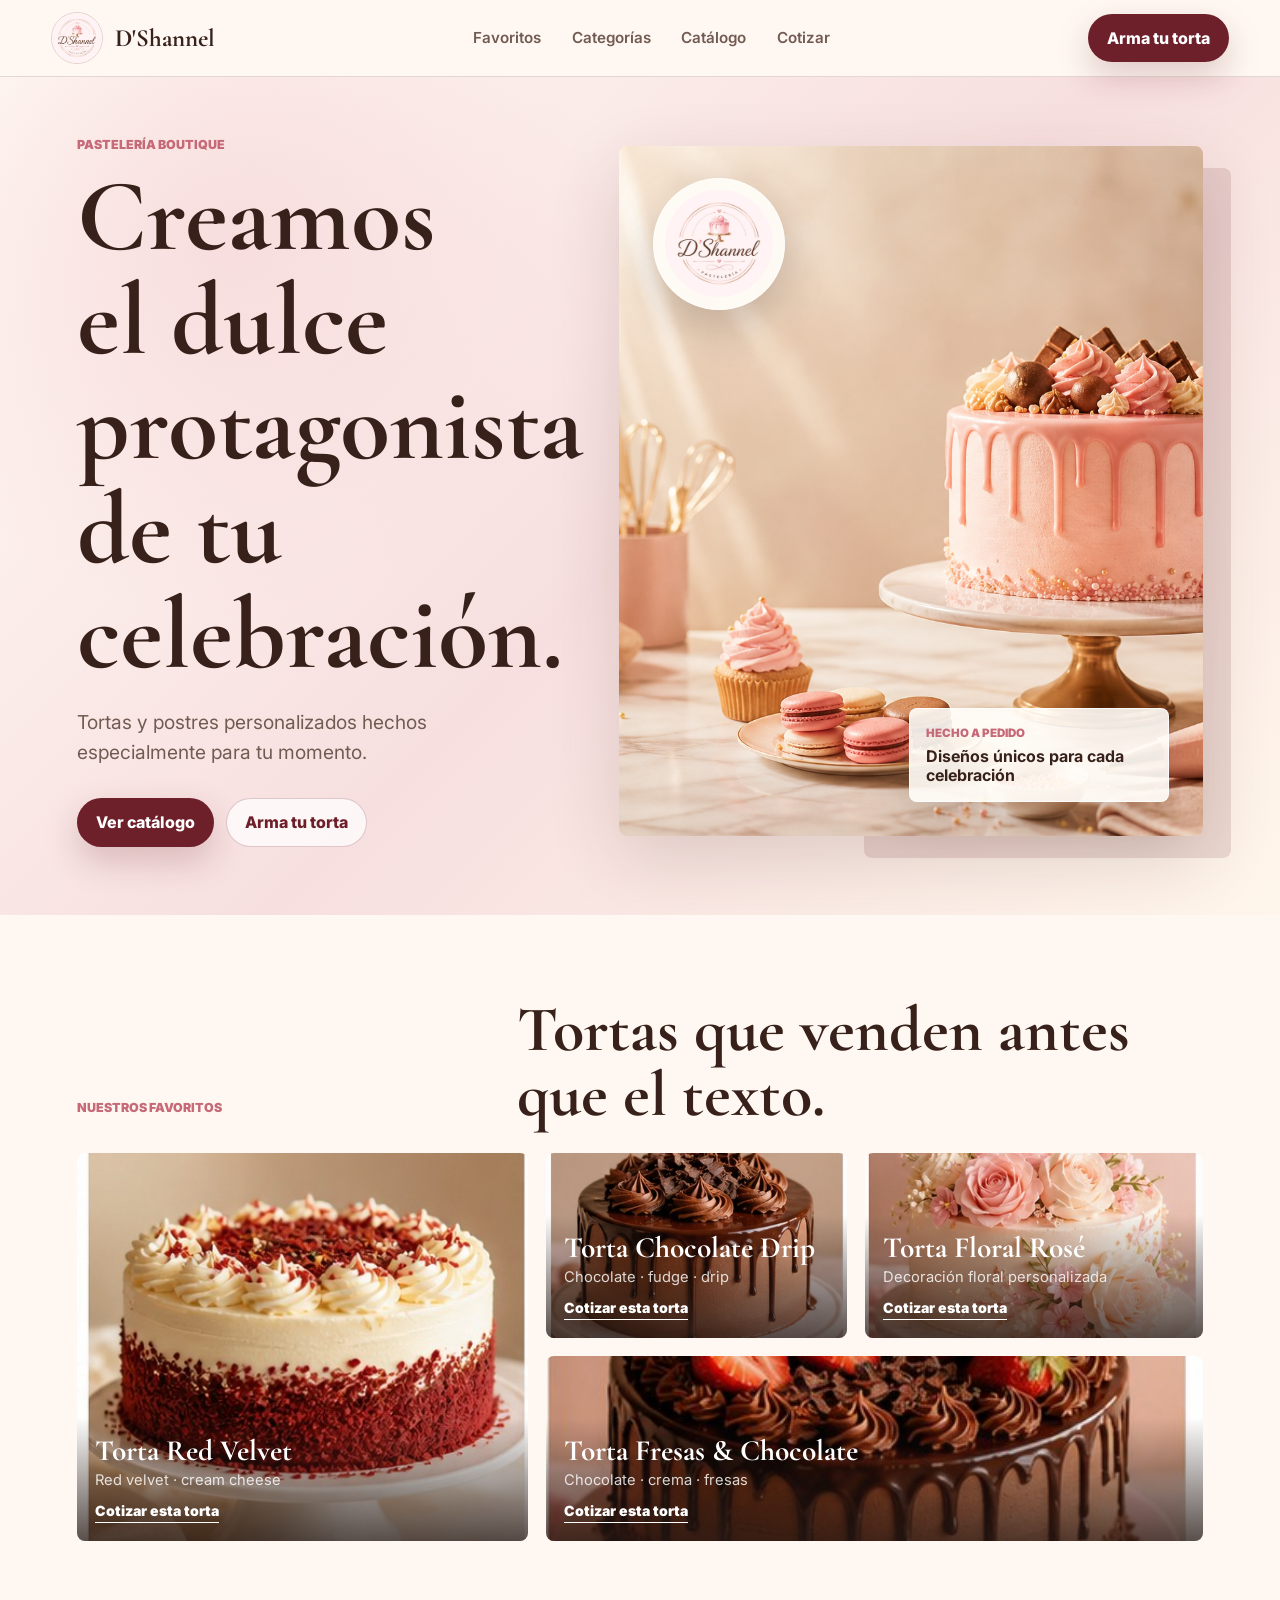
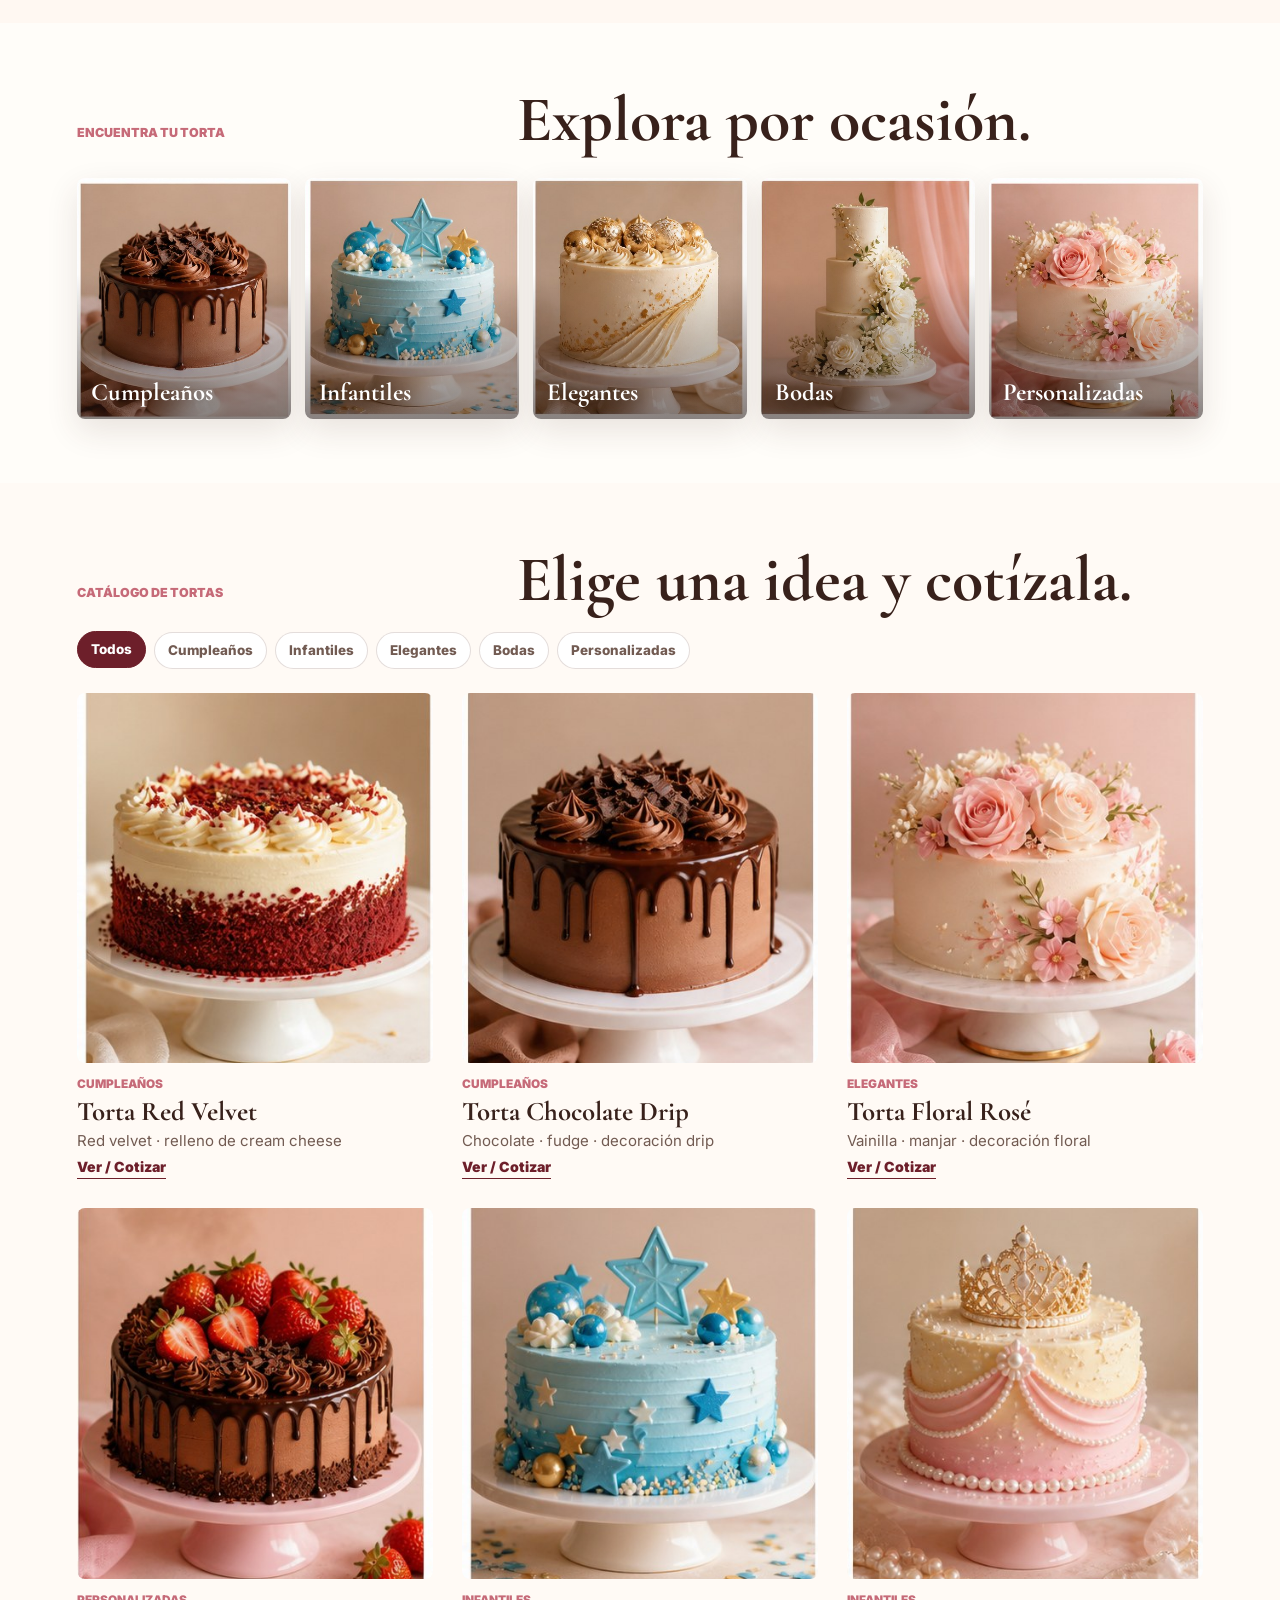
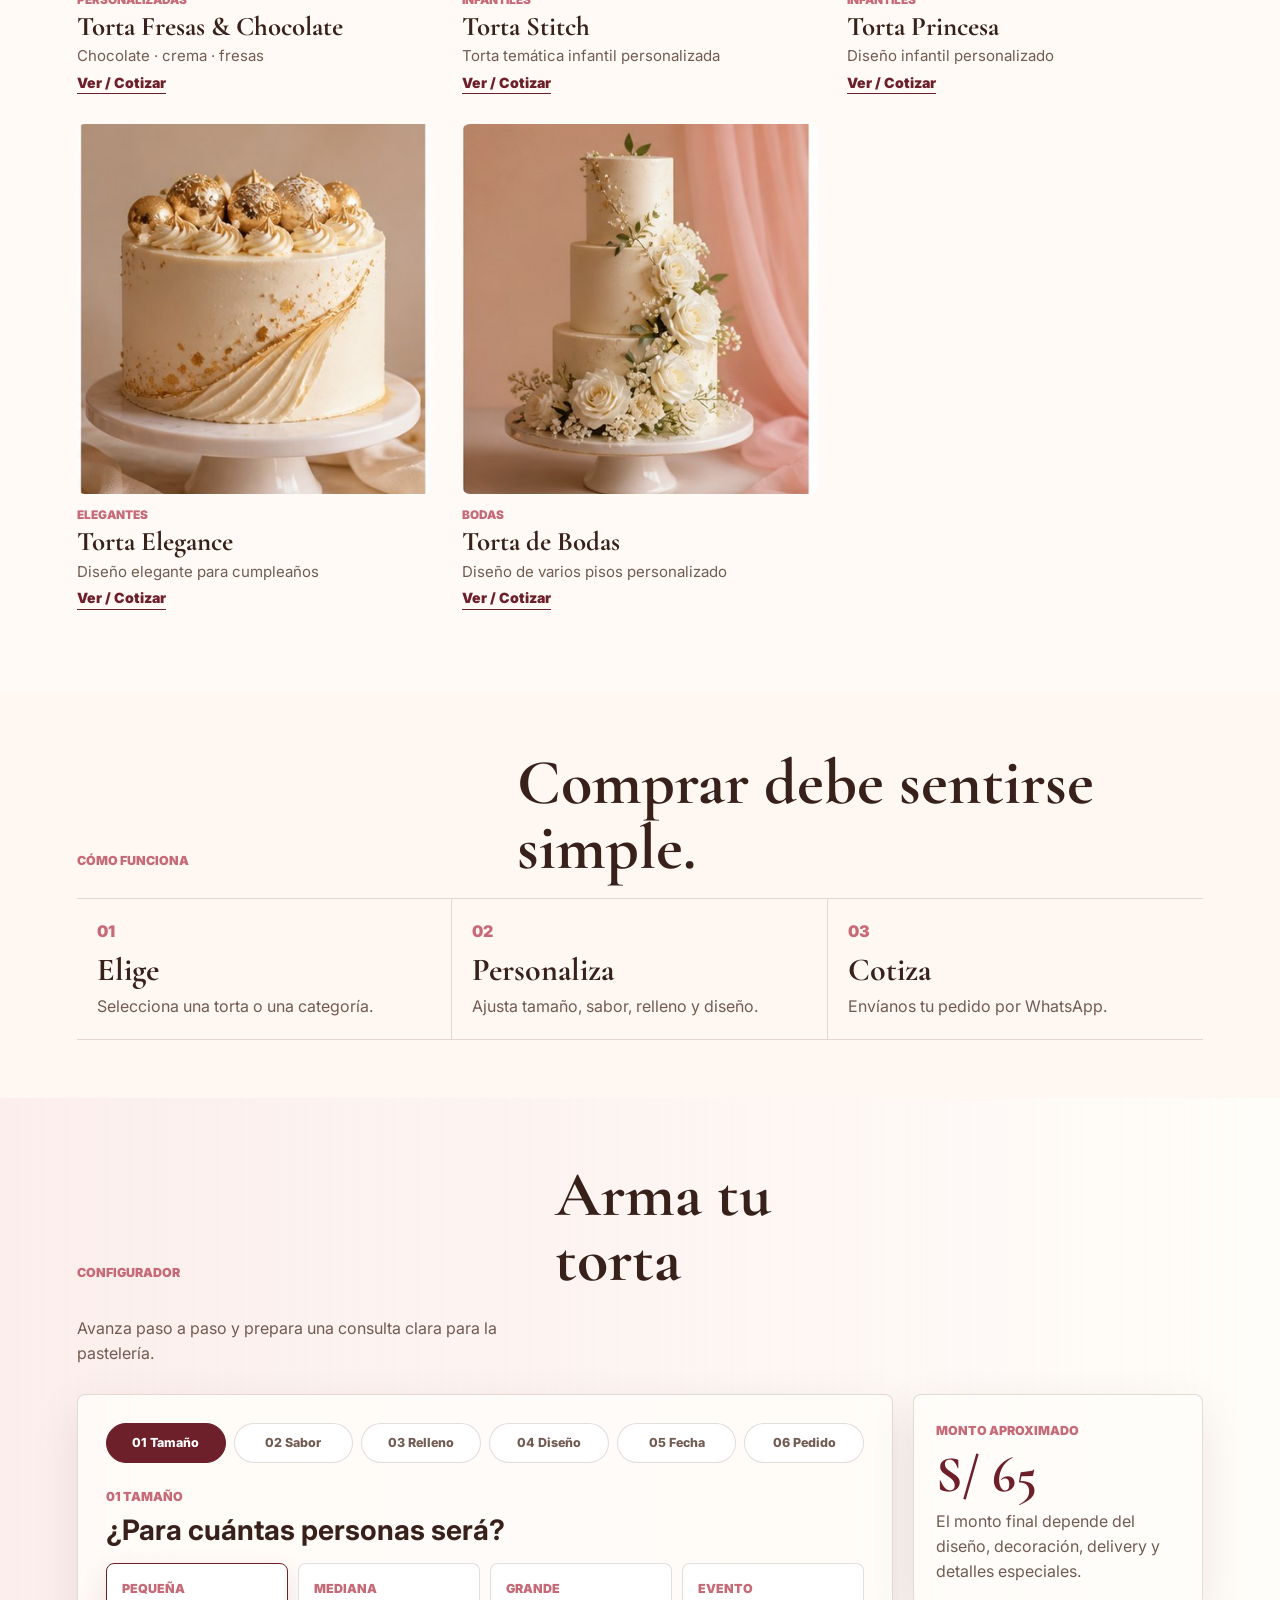
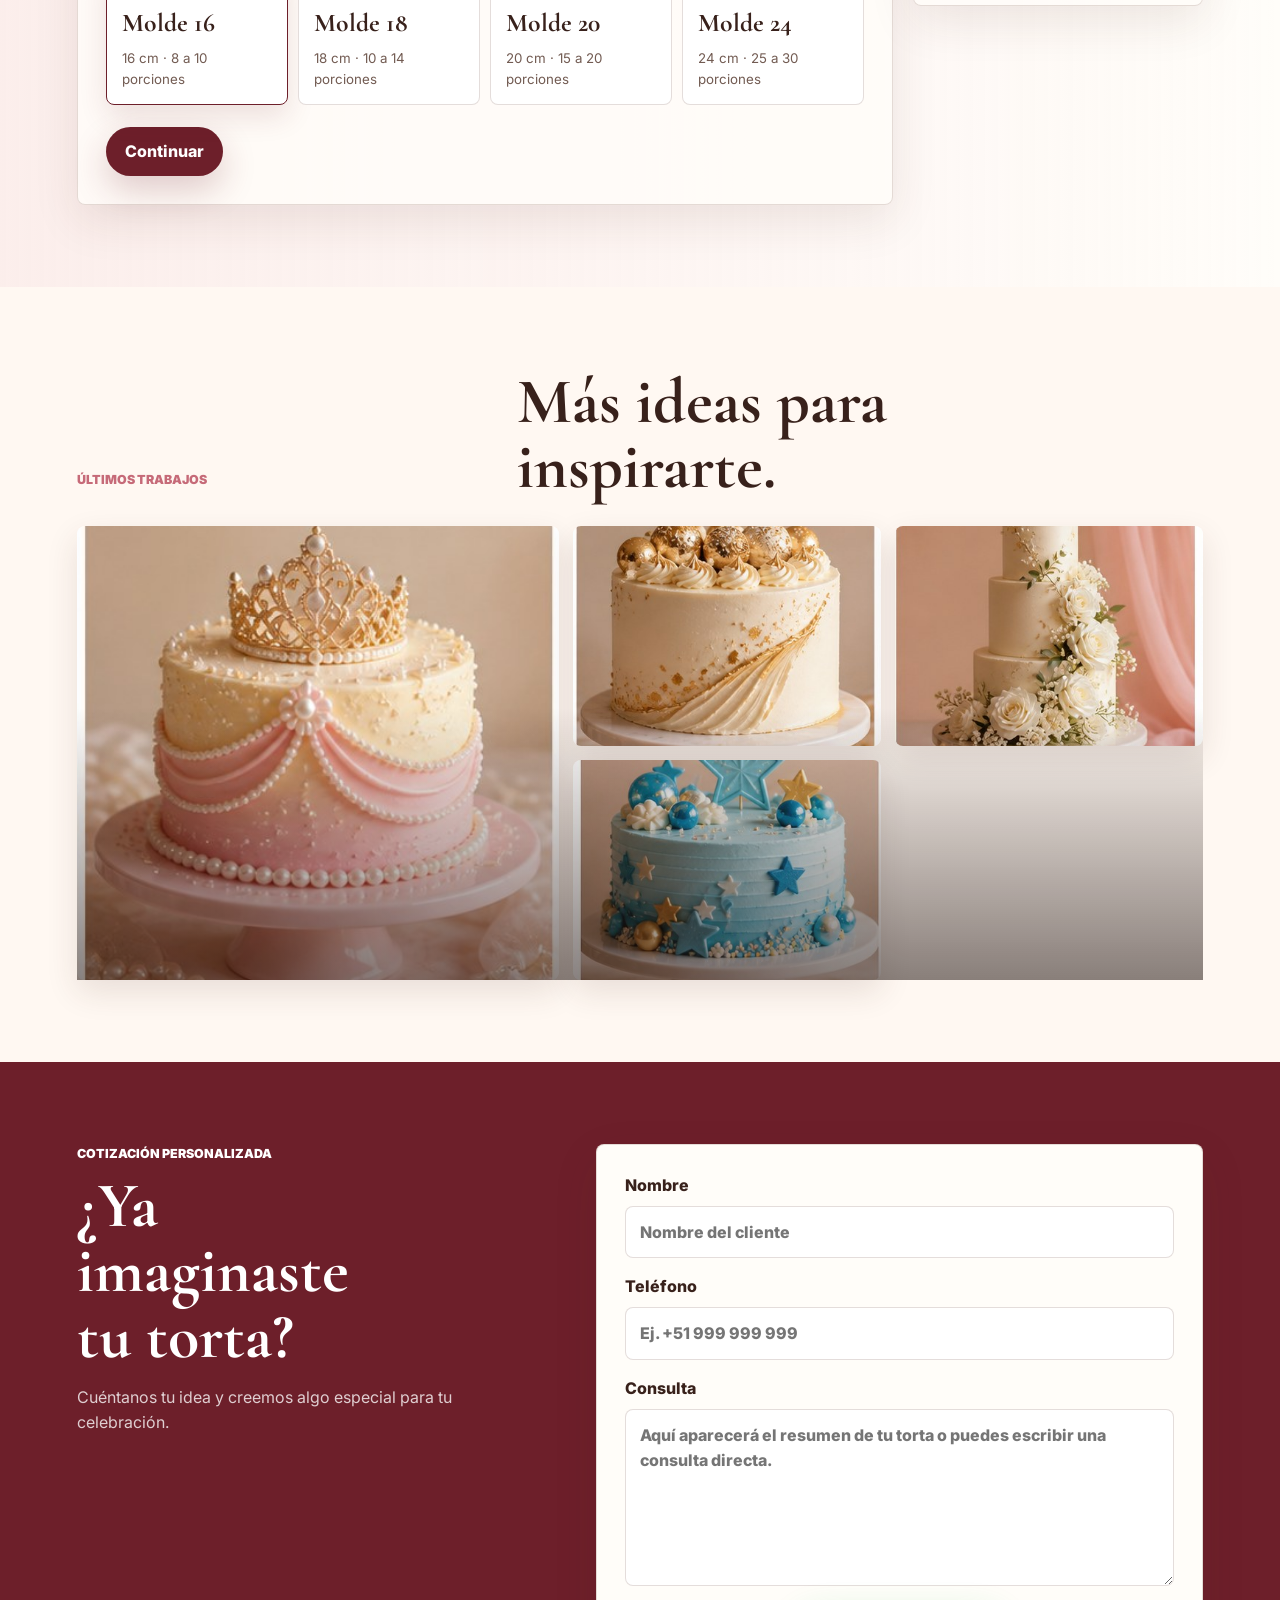
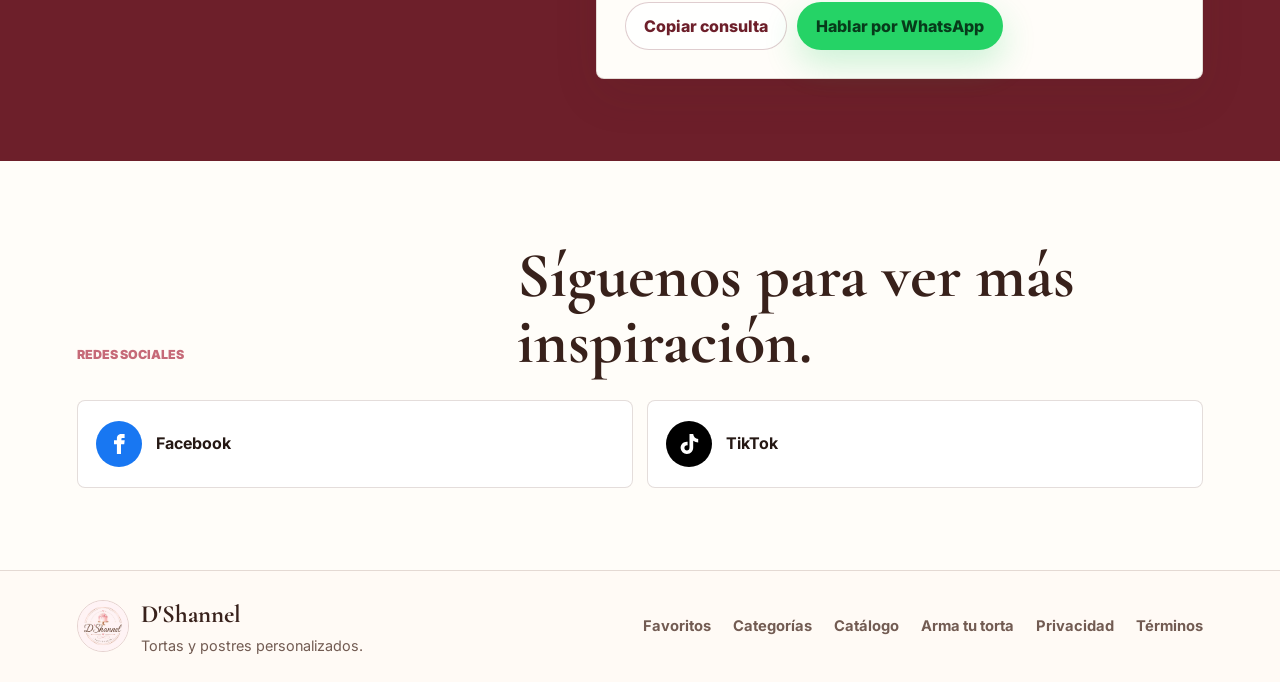
==== commit 297d173d: "Mejora catalogo y responsive movil" ====
--- a/index.html
+++ b/index.html
@@ -8,7 +8,7 @@
   <link rel="preconnect" href="https://fonts.googleapis.com">
   <link rel="preconnect" href="https://fonts.gstatic.com" crossorigin>
   <link href="https://fonts.googleapis.com/css2?family=Cormorant+Garamond:wght@600;700&family=Inter:wght@400;500;600;700;800&display=swap" rel="stylesheet">
-  <link rel="stylesheet" href="style.css?v=boutique1">
+  <link rel="stylesheet" href="style.css?v=boutique2">
 </head>
 <body>
   <header class="site-header">
@@ -21,10 +21,10 @@
       <span></span>
     </button>
     <nav class="nav-links" aria-label="Navegación principal">
-      <a href="#disenos">Diseños</a>
-      <a href="#tortas">Tortas</a>
-      <a href="#postres">Postres</a>
-      <a href="#nosotros">Nosotros</a>
+      <a href="#disenos">Favoritos</a>
+      <a href="#tortas">Categorías</a>
+      <a href="#catalogo">Catálogo</a>
+      <a href="#arma">Cotizar</a>
     </nav>
     <a class="header-cta" href="#arma">Arma tu torta</a>
   </header>
@@ -36,8 +36,8 @@
         <h1>Creamos el dulce protagonista de tu celebración.</h1>
         <p>Tortas y postres personalizados hechos especialmente para tu momento.</p>
         <div class="hero-actions">
-          <a class="btn primary" href="#arma">Arma tu torta</a>
-          <a class="btn secondary" href="#disenos">Ver diseños</a>
+          <a class="btn primary" href="#catalogo">Ver catálogo</a>
+          <a class="btn secondary" href="#arma">Arma tu torta</a>
         </div>
       </div>
       <div class="hero-visual reveal">
@@ -55,91 +55,182 @@
     <section class="favorites section" id="disenos">
       <div class="section-kicker reveal">
         <p class="eyebrow">Nuestros favoritos</p>
-        <h2>Fotografías que ayudan a imaginar tu torta.</h2>
-      </div>
-      <div class="masonry-gallery reveal">
-        <figure class="gallery-item large">
-          <img src="assets/hero-pasteleria.png" alt="Torta personalizada rosada">
-          <figcaption>Torta personalizada</figcaption>
+        <h2>Tortas que venden antes que el texto.</h2>
+      </div>
+      <div class="favorites-grid reveal">
+        <figure class="favorite-product large">
+          <img src="assets/catalog/torta-red-velvet.jpg" alt="Torta Red Velvet">
+          <figcaption>
+            <strong>Torta Red Velvet</strong>
+            <span>Red velvet · cream cheese</span>
+            <a href="#arma" data-product="Torta Red Velvet">Cotizar esta torta</a>
+          </figcaption>
         </figure>
-        <figure class="gallery-item tall">
-          <img src="assets/hero-pasteleria.png" alt="Pastelería boutique para celebraciones">
-          <figcaption>Cumpleaños</figcaption>
+        <figure class="favorite-product">
+          <img src="assets/catalog/torta-chocolate-drip.jpg" alt="Torta Chocolate Drip">
+          <figcaption>
+            <strong>Torta Chocolate Drip</strong>
+            <span>Chocolate · fudge · drip</span>
+            <a href="#arma" data-product="Torta Chocolate Drip">Cotizar esta torta</a>
+          </figcaption>
         </figure>
-        <figure class="gallery-item">
-          <img src="assets/hero-pasteleria.png" alt="Postres de mesa dulce">
-          <figcaption>Mesa dulce</figcaption>
+        <figure class="favorite-product">
+          <img src="assets/catalog/torta-floral-rose.jpg" alt="Torta Floral Rosé">
+          <figcaption>
+            <strong>Torta Floral Rosé</strong>
+            <span>Decoración floral personalizada</span>
+            <a href="#arma" data-product="Torta Floral Rosé">Cotizar esta torta</a>
+          </figcaption>
         </figure>
-        <figure class="gallery-item wide">
-          <img src="assets/hero-pasteleria.png" alt="Cupcakes y macarons personalizados">
-          <figcaption>Postres gourmet</figcaption>
+        <figure class="favorite-product wide">
+          <img src="assets/catalog/torta-fresas-chocolate.jpg" alt="Torta Fresas y Chocolate">
+          <figcaption>
+            <strong>Torta Fresas & Chocolate</strong>
+            <span>Chocolate · crema · fresas</span>
+            <a href="#arma" data-product="Torta Fresas & Chocolate">Cotizar esta torta</a>
+          </figcaption>
         </figure>
       </div>
-      <p class="photo-note reveal">Galería preparada para reemplazar estas imágenes por trabajos reales de D'Shannel.</p>
     </section>
 
     <section class="occasion section" id="tortas">
       <div class="section-kicker reveal">
         <p class="eyebrow">Encuentra tu torta</p>
-        <h2>Elige por ocasión.</h2>
+        <h2>Explora por ocasión.</h2>
       </div>
       <div class="occasion-track reveal">
-        <a class="occasion-card" href="#arma">
-          <img src="assets/hero-pasteleria.png" alt="Torta de cumpleaños">
+        <a class="occasion-card" href="#catalogo" data-filter-link="cumpleanos">
+          <img src="assets/catalog/torta-chocolate-drip.jpg" alt="Torta de cumpleaños">
           <span>Cumpleaños</span>
         </a>
-        <a class="occasion-card" href="#arma">
-          <img src="assets/hero-pasteleria.png" alt="Torta infantil">
+        <a class="occasion-card" href="#catalogo" data-filter-link="infantiles">
+          <img src="assets/catalog/torta-infantil-azul.jpg" alt="Torta infantil">
           <span>Infantiles</span>
         </a>
-        <a class="occasion-card" href="#arma">
-          <img src="assets/hero-pasteleria.png" alt="Torta elegante">
+        <a class="occasion-card" href="#catalogo" data-filter-link="elegantes">
+          <img src="assets/catalog/torta-elegance.jpg" alt="Torta elegante">
           <span>Elegantes</span>
         </a>
-        <a class="occasion-card" href="#arma">
-          <img src="assets/hero-pasteleria.png" alt="Torta para matrimonio">
-          <span>Matrimonios</span>
+        <a class="occasion-card" href="#catalogo" data-filter-link="bodas">
+          <img src="assets/catalog/torta-bodas.jpg" alt="Torta para matrimonio">
+          <span>Bodas</span>
         </a>
-        <a class="occasion-card" href="#arma">
-          <img src="assets/hero-pasteleria.png" alt="Torta personalizada">
+        <a class="occasion-card" href="#catalogo" data-filter-link="personalizadas">
+          <img src="assets/catalog/torta-floral-rose.jpg" alt="Torta personalizada">
           <span>Personalizadas</span>
         </a>
       </div>
     </section>
 
-    <section class="editorial section" id="nosotros">
-      <div class="editorial-image reveal">
-        <img src="assets/hero-pasteleria.png" alt="Detalle de torta artesanal">
-      </div>
-      <div class="editorial-text reveal">
-        <p class="eyebrow">Hecho especialmente para ti</p>
-        <h2>Cada celebración merece algo hecho especialmente para ella.</h2>
-        <p>D'Shannel prepara tortas y postres personalizados según la ocasión, estilo y preferencias del cliente.</p>
-        <p>Cuidamos el tamaño, sabor, relleno, diseño y presentación para que el pedido tenga identidad propia.</p>
-        <div class="editorial-tags">
-          <span>Hecho a pedido</span>
-          <span>Personalizado</span>
-          <span>Con dedicación</span>
-        </div>
-      </div>
-    </section>
-
-    <section class="process-strip section">
+    <section class="catalog section" id="catalogo">
+      <div class="section-kicker reveal">
+        <p class="eyebrow">Catálogo de tortas</p>
+        <h2>Elige una idea y cotízala.</h2>
+      </div>
+      <div class="catalog-filters reveal" aria-label="Filtros del catálogo">
+        <button class="filter-chip active" type="button" data-filter="todos">Todos</button>
+        <button class="filter-chip" type="button" data-filter="cumpleanos">Cumpleaños</button>
+        <button class="filter-chip" type="button" data-filter="infantiles">Infantiles</button>
+        <button class="filter-chip" type="button" data-filter="elegantes">Elegantes</button>
+        <button class="filter-chip" type="button" data-filter="bodas">Bodas</button>
+        <button class="filter-chip" type="button" data-filter="personalizadas">Personalizadas</button>
+      </div>
+      <div class="catalog-grid reveal" id="catalogGrid">
+        <article class="catalog-product" data-category="cumpleanos personalizadas">
+          <img src="assets/catalog/torta-red-velvet.jpg" alt="Torta Red Velvet">
+          <div>
+            <span>Cumpleaños</span>
+            <h3>Torta Red Velvet</h3>
+            <p>Red velvet · relleno de cream cheese</p>
+            <a href="#arma" data-product="Torta Red Velvet">Ver / Cotizar</a>
+          </div>
+        </article>
+        <article class="catalog-product" data-category="cumpleanos elegantes">
+          <img src="assets/catalog/torta-chocolate-drip.jpg" alt="Torta Chocolate Drip">
+          <div>
+            <span>Cumpleaños</span>
+            <h3>Torta Chocolate Drip</h3>
+            <p>Chocolate · fudge · decoración drip</p>
+            <a href="#arma" data-product="Torta Chocolate Drip">Ver / Cotizar</a>
+          </div>
+        </article>
+        <article class="catalog-product" data-category="elegantes personalizadas">
+          <img src="assets/catalog/torta-floral-rose.jpg" alt="Torta Floral Rosé">
+          <div>
+            <span>Elegantes</span>
+            <h3>Torta Floral Rosé</h3>
+            <p>Vainilla · manjar · decoración floral</p>
+            <a href="#arma" data-product="Torta Floral Rosé">Ver / Cotizar</a>
+          </div>
+        </article>
+        <article class="catalog-product" data-category="cumpleanos personalizadas">
+          <img src="assets/catalog/torta-fresas-chocolate.jpg" alt="Torta Fresas y Chocolate">
+          <div>
+            <span>Personalizadas</span>
+            <h3>Torta Fresas & Chocolate</h3>
+            <p>Chocolate · crema · fresas</p>
+            <a href="#arma" data-product="Torta Fresas & Chocolate">Ver / Cotizar</a>
+          </div>
+        </article>
+        <article class="catalog-product" data-category="infantiles personalizadas">
+          <img src="assets/catalog/torta-infantil-azul.jpg" alt="Torta temática infantil">
+          <div>
+            <span>Infantiles</span>
+            <h3>Torta Stitch</h3>
+            <p>Torta temática infantil personalizada</p>
+            <a href="#arma" data-product="Torta Stitch">Ver / Cotizar</a>
+          </div>
+        </article>
+        <article class="catalog-product" data-category="infantiles personalizadas">
+          <img src="assets/catalog/torta-princesa.jpg" alt="Torta Princesa">
+          <div>
+            <span>Infantiles</span>
+            <h3>Torta Princesa</h3>
+            <p>Diseño infantil personalizado</p>
+            <a href="#arma" data-product="Torta Princesa">Ver / Cotizar</a>
+          </div>
+        </article>
+        <article class="catalog-product" data-category="elegantes cumpleanos">
+          <img src="assets/catalog/torta-elegance.jpg" alt="Torta Elegance">
+          <div>
+            <span>Elegantes</span>
+            <h3>Torta Elegance</h3>
+            <p>Diseño elegante para cumpleaños</p>
+            <a href="#arma" data-product="Torta Elegance">Ver / Cotizar</a>
+          </div>
+        </article>
+        <article class="catalog-product" data-category="bodas elegantes personalizadas">
+          <img src="assets/catalog/torta-bodas.jpg" alt="Torta de Bodas">
+          <div>
+            <span>Bodas</span>
+            <h3>Torta de Bodas</h3>
+            <p>Diseño de varios pisos personalizado</p>
+            <a href="#arma" data-product="Torta de Bodas">Ver / Cotizar</a>
+          </div>
+        </article>
+      </div>
+    </section>
+
+    <section class="process-strip section" id="como-funciona">
+      <div class="section-kicker compact-kicker reveal">
+        <p class="eyebrow">Cómo funciona</p>
+        <h2>Comprar debe sentirse simple.</h2>
+      </div>
       <div class="process-line reveal">
         <article>
           <span>01</span>
           <strong>Elige</strong>
-          <p>Selecciona lo que necesitas.</p>
+          <p>Selecciona una torta o una categoría.</p>
         </article>
         <article>
           <span>02</span>
           <strong>Personaliza</strong>
-          <p>Escoge tamaño, sabor y diseño.</p>
+          <p>Ajusta tamaño, sabor, relleno y diseño.</p>
         </article>
         <article>
           <span>03</span>
           <strong>Cotiza</strong>
-          <p>Envíanos tu pedido para confirmarlo.</p>
+          <p>Envíanos tu pedido por WhatsApp.</p>
         </article>
       </div>
     </section>
@@ -246,15 +337,15 @@
                 <input id="referencePhoto" name="referencePhoto" type="file" accept="image/*">
                 <span class="upload-icon" aria-hidden="true">+</span>
                 <span>
-                  <strong>Arrastra tu inspiración aquí</strong>
-                  <small>Sube una foto para cotizar con más precisión.</small>
+                  <strong>Sube una foto de inspiración</strong>
+                  <small>Ayuda a cotizar con más precisión.</small>
                 </span>
               </label>
               <div class="upload-preview" id="uploadPreview" hidden>
                 <img id="previewImage" alt="Vista previa de la referencia enviada">
                 <div>
                   <strong id="fileName">Imagen seleccionada</strong>
-                  <small>La foto se subirá y se enviará como enlace en WhatsApp.</small>
+                  <small>En hosting con PHP se enviará como enlace por WhatsApp.</small>
                 </div>
                 <button class="remove-upload" id="removePhoto" type="button">Quitar</button>
               </div>
@@ -279,7 +370,7 @@
 
           <div class="builder-controls">
             <button class="btn secondary" type="button" id="prevStep">Anterior</button>
-            <button class="btn primary" type="button" id="nextStep">Siguiente</button>
+            <button class="btn primary" type="button" id="nextStep">Continuar</button>
             <button class="btn primary full hidden" type="submit" id="prepareQuote">Solicitar cotización</button>
           </div>
         </form>
@@ -295,13 +386,13 @@
     <section class="last-works section" id="postres">
       <div class="section-kicker reveal">
         <p class="eyebrow">Últimos trabajos</p>
-        <h2>Un feed preparado para mostrar trabajos reales.</h2>
+        <h2>Más ideas para inspirarte.</h2>
       </div>
       <div class="work-feed reveal">
-        <img src="assets/hero-pasteleria.png" alt="Trabajo reciente de pastelería">
-        <img src="assets/hero-pasteleria.png" alt="Decoración de torta personalizada">
-        <img src="assets/hero-pasteleria.png" alt="Postres personalizados">
-        <img src="assets/hero-pasteleria.png" alt="Mesa dulce">
+        <img src="assets/catalog/torta-princesa.jpg" alt="Trabajo reciente de pastelería">
+        <img src="assets/catalog/torta-elegance.jpg" alt="Decoración de torta personalizada">
+        <img src="assets/catalog/torta-bodas.jpg" alt="Torta de varios pisos">
+        <img src="assets/catalog/torta-infantil-azul.jpg" alt="Torta temática infantil">
       </div>
     </section>
 
@@ -349,9 +440,9 @@
       </div>
     </div>
     <nav class="footer-links" aria-label="Enlaces de pie de página">
-      <a href="#disenos">Diseños</a>
-      <a href="#tortas">Tortas</a>
-      <a href="#postres">Postres</a>
+      <a href="#disenos">Favoritos</a>
+      <a href="#tortas">Categorías</a>
+      <a href="#catalogo">Catálogo</a>
       <a href="#arma">Arma tu torta</a>
       <a href="politica-privacidad.html">Privacidad</a>
       <a href="terminos-condiciones.html">Términos</a>
@@ -359,6 +450,6 @@
   </footer>
 
   <div class="toast" id="toast" role="status" aria-live="polite"></div>
-  <script src="script.js?v=boutique1"></script>
+  <script src="script.js?v=boutique2"></script>
 </body>
 </html>
--- a/style.css
+++ b/style.css
@@ -177,7 +177,7 @@
 }
 
 .section {
-  padding: clamp(54px, 8vw, 96px) clamp(18px, 6vw, 86px);
+  padding: clamp(48px, 6.5vw, 82px) clamp(18px, 6vw, 86px);
 }
 
 .eyebrow,
@@ -223,8 +223,8 @@
   grid-template-columns: minmax(0, 0.9fr) minmax(300px, 1.1fr);
   align-items: center;
   gap: clamp(24px, 5vw, 76px);
-  min-height: calc(100svh - 77px);
-  padding: clamp(34px, 5vw, 64px) clamp(18px, 6vw, 86px) clamp(42px, 6vw, 78px);
+  min-height: min(720px, calc(100svh - 77px));
+  padding: clamp(30px, 4.5vw, 58px) clamp(18px, 6vw, 86px) clamp(38px, 5.5vw, 68px);
   background:
     radial-gradient(circle at 18% 20%, rgba(246, 215, 216, 0.74), transparent 30%),
     linear-gradient(135deg, #fffaf5 0%, #f7dfdf 52%, #fff6eb 100%);
@@ -336,23 +336,25 @@
   max-width: 620px;
 }
 
-.masonry-gallery {
+.masonry-gallery,
+.favorites-grid {
   display: grid;
   grid-template-columns: 1.2fr 0.8fr 0.9fr;
   grid-auto-rows: 185px;
   gap: clamp(10px, 1.5vw, 18px);
 }
 
-.gallery-item {
+.gallery-item,
+.favorite-product {
   position: relative;
   margin: 0;
   overflow: hidden;
   border-radius: 8px;
   background: #ead4ce;
-  box-shadow: 0 12px 32px rgba(77, 41, 30, 0.12);
-}
-
-.gallery-item.large {
+}
+
+.gallery-item.large,
+.favorite-product.large {
   grid-row: span 2;
 }
 
@@ -360,11 +362,13 @@
   grid-row: span 2;
 }
 
-.gallery-item.wide {
+.gallery-item.wide,
+.favorite-product.wide {
   grid-column: span 2;
 }
 
 .gallery-item img,
+.favorite-product img,
 .occasion-card img,
 .editorial-image img,
 .work-feed img {
@@ -385,6 +389,43 @@
   font-weight: 800;
 }
 
+.favorite-product figcaption {
+  position: absolute;
+  left: 0;
+  right: 0;
+  bottom: 0;
+  display: grid;
+  gap: 4px;
+  padding: 18px;
+  background: linear-gradient(180deg, transparent, rgba(37, 24, 20, 0.76));
+  color: #fff;
+}
+
+.favorite-product strong {
+  font-family: "Cormorant Garamond", Georgia, serif;
+  font-size: clamp(1.45rem, 2.3vw, 2.1rem);
+  line-height: 1;
+}
+
+.favorite-product span {
+  color: rgba(255, 255, 255, 0.82);
+  font-size: 0.92rem;
+}
+
+.favorite-product a,
+.catalog-product a {
+  width: max-content;
+  color: var(--wine);
+  font-size: 0.88rem;
+  font-weight: 900;
+  border-bottom: 1px solid currentColor;
+}
+
+.favorite-product a {
+  margin-top: 4px;
+  color: #fff;
+}
+
 .photo-note {
   max-width: 620px;
   margin: 16px 0 0 auto;
@@ -394,6 +435,8 @@
 
 .occasion {
   background: var(--porcelain);
+  padding-top: clamp(42px, 5vw, 64px);
+  padding-bottom: clamp(42px, 5vw, 64px);
 }
 
 .occasion-track {
@@ -404,11 +447,89 @@
 
 .occasion-card {
   position: relative;
-  min-height: 245px;
+  min-height: 215px;
   overflow: hidden;
   border-radius: 8px;
   box-shadow: 0 12px 32px rgba(77, 41, 30, 0.12);
   transition: transform 180ms ease, box-shadow 180ms ease;
+}
+
+.catalog {
+  background: #fffaf5;
+  padding-top: clamp(42px, 5vw, 66px);
+}
+
+.catalog-filters {
+  display: flex;
+  flex-wrap: wrap;
+  gap: 8px;
+  margin: -6px 0 24px;
+}
+
+.filter-chip {
+  min-height: 34px;
+  padding: 7px 13px;
+  border: 1px solid var(--line);
+  border-radius: 999px;
+  background: #fff;
+  color: var(--muted);
+  font-size: 0.84rem;
+  font-weight: 800;
+  transition: background 180ms ease, color 180ms ease, border-color 180ms ease, transform 180ms ease;
+}
+
+.filter-chip.active,
+.filter-chip:hover {
+  background: var(--wine);
+  border-color: var(--wine);
+  color: #fff;
+  transform: translateY(-1px);
+}
+
+.catalog-grid {
+  display: grid;
+  grid-template-columns: repeat(3, minmax(0, 1fr));
+  gap: clamp(18px, 2.3vw, 30px);
+}
+
+.catalog-product {
+  display: grid;
+  gap: 12px;
+  transition: opacity 220ms ease, transform 220ms ease;
+}
+
+.catalog-product.is-hidden {
+  display: none;
+}
+
+.catalog-product img {
+  width: 100%;
+  aspect-ratio: 1 / 1.04;
+  object-fit: cover;
+  border-radius: 8px;
+}
+
+.catalog-product div {
+  display: grid;
+  gap: 4px;
+}
+
+.catalog-product span {
+  color: var(--rose);
+  font-size: 0.74rem;
+  font-weight: 900;
+  text-transform: uppercase;
+}
+
+.catalog-product h3 {
+  font-family: "Cormorant Garamond", Georgia, serif;
+  font-size: clamp(1.55rem, 2.1vw, 2rem);
+}
+
+.catalog-product p {
+  margin: 0;
+  color: var(--muted);
+  font-size: 0.94rem;
 }
 
 .occasion-card::after,
@@ -475,7 +596,13 @@
 }
 
 .process-strip {
-  padding-top: 0;
+  padding-top: clamp(38px, 5vw, 58px);
+  padding-bottom: clamp(38px, 5vw, 58px);
+  background: var(--cream);
+}
+
+.compact-kicker {
+  margin-bottom: 18px;
 }
 
 .process-line {
@@ -486,8 +613,8 @@
 }
 
 .process-line article {
-  min-height: 150px;
-  padding: 24px;
+  min-height: 128px;
+  padding: 20px;
   border-right: 1px solid var(--line);
 }
 
@@ -520,6 +647,10 @@
     var(--porcelain);
 }
 
+.builder.section {
+  padding-top: clamp(42px, 5vw, 66px);
+}
+
 .builder-heading {
   display: grid;
   grid-template-columns: minmax(240px, 0.7fr) minmax(260px, 1fr);
@@ -539,11 +670,13 @@
   grid-template-columns: minmax(0, 1fr) 290px;
   align-items: start;
   gap: 20px;
+  min-width: 0;
 }
 
 .cake-form,
 .consult-form,
 .builder-summary-panel {
+  min-width: 0;
   background: rgba(255, 253, 249, 0.82);
   border: 1px solid var(--line);
   border-radius: 8px;
@@ -1047,6 +1180,10 @@
     grid-template-columns: repeat(3, 1fr);
   }
 
+  .catalog-grid {
+    grid-template-columns: repeat(2, minmax(0, 1fr));
+  }
+
   .size-grid {
     grid-template-columns: repeat(2, 1fr);
   }
@@ -1108,6 +1245,7 @@
   }
 
   .masonry-gallery,
+  .favorites-grid,
   .work-feed {
     grid-template-columns: 1fr 1fr;
     grid-auto-rows: 170px;
@@ -1115,12 +1253,41 @@
 
   .gallery-item.large,
   .gallery-item.tall,
+  .favorite-product.large,
   .work-feed img:first-child {
     grid-row: span 1;
   }
 
-  .gallery-item.wide {
+  .gallery-item.wide,
+  .favorite-product.wide {
     grid-column: span 2;
+  }
+
+  .catalog-grid {
+    grid-template-columns: 1fr;
+    gap: 28px;
+  }
+
+  .catalog-product {
+    gap: 10px;
+  }
+
+  .catalog-product img {
+    aspect-ratio: 1 / 0.95;
+  }
+
+  .catalog-product h3 {
+    font-size: clamp(1.65rem, 8vw, 2.2rem);
+  }
+
+  .catalog-filters {
+    flex-wrap: nowrap;
+    overflow-x: auto;
+    padding-bottom: 8px;
+  }
+
+  .filter-chip {
+    flex: 0 0 auto;
   }
 
   .occasion-track {
@@ -1193,21 +1360,28 @@
 
 @media (max-width: 460px) {
   .section {
-    padding-left: 14px;
-    padding-right: 14px;
+    padding: 44px 18px;
   }
 
   .hero {
-    padding-left: 14px;
-    padding-right: 14px;
+    padding-left: 18px;
+    padding-right: 18px;
   }
 
   .masonry-gallery,
+  .favorites-grid,
   .work-feed {
     grid-template-columns: 1fr;
-  }
-
-  .gallery-item.wide {
+    grid-auto-rows: auto;
+  }
+
+  .favorite-product,
+  .gallery-item {
+    min-height: 330px;
+  }
+
+  .gallery-item.wide,
+  .favorite-product.wide {
     grid-column: span 1;
   }
 
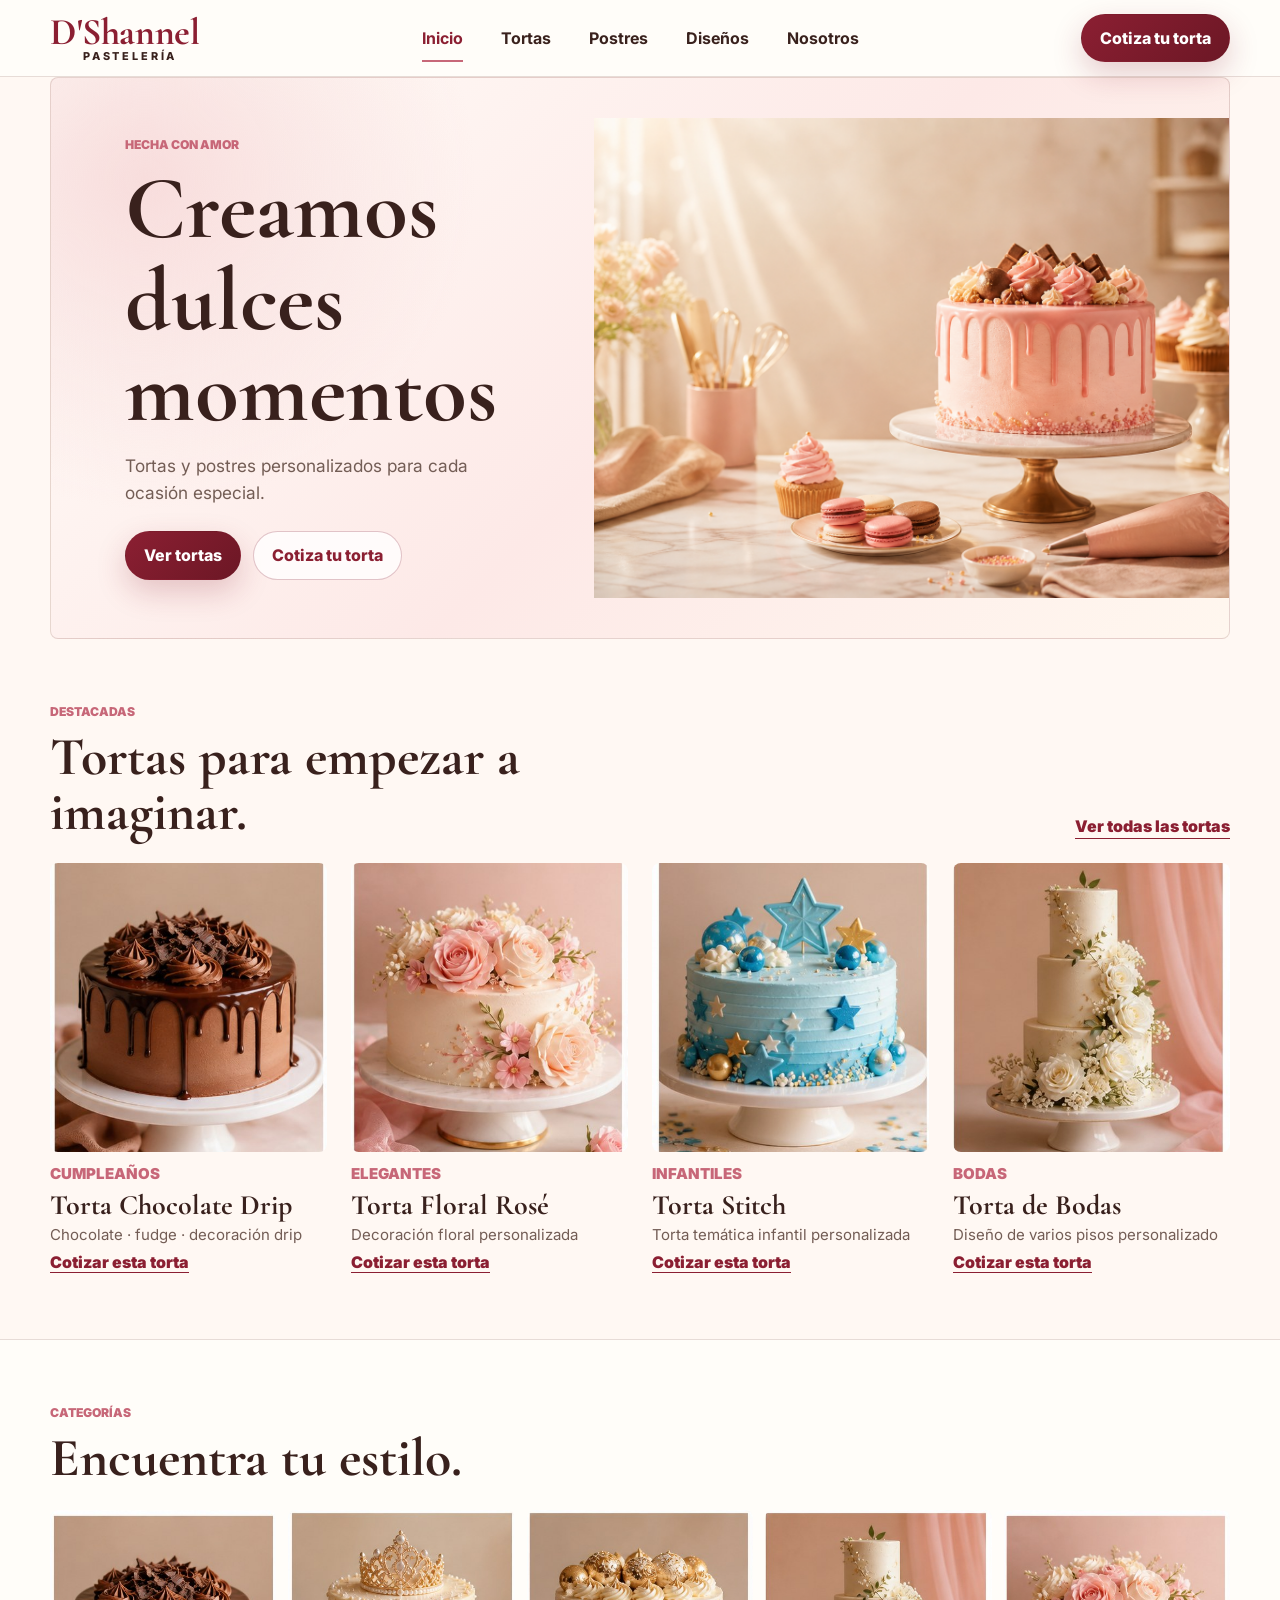
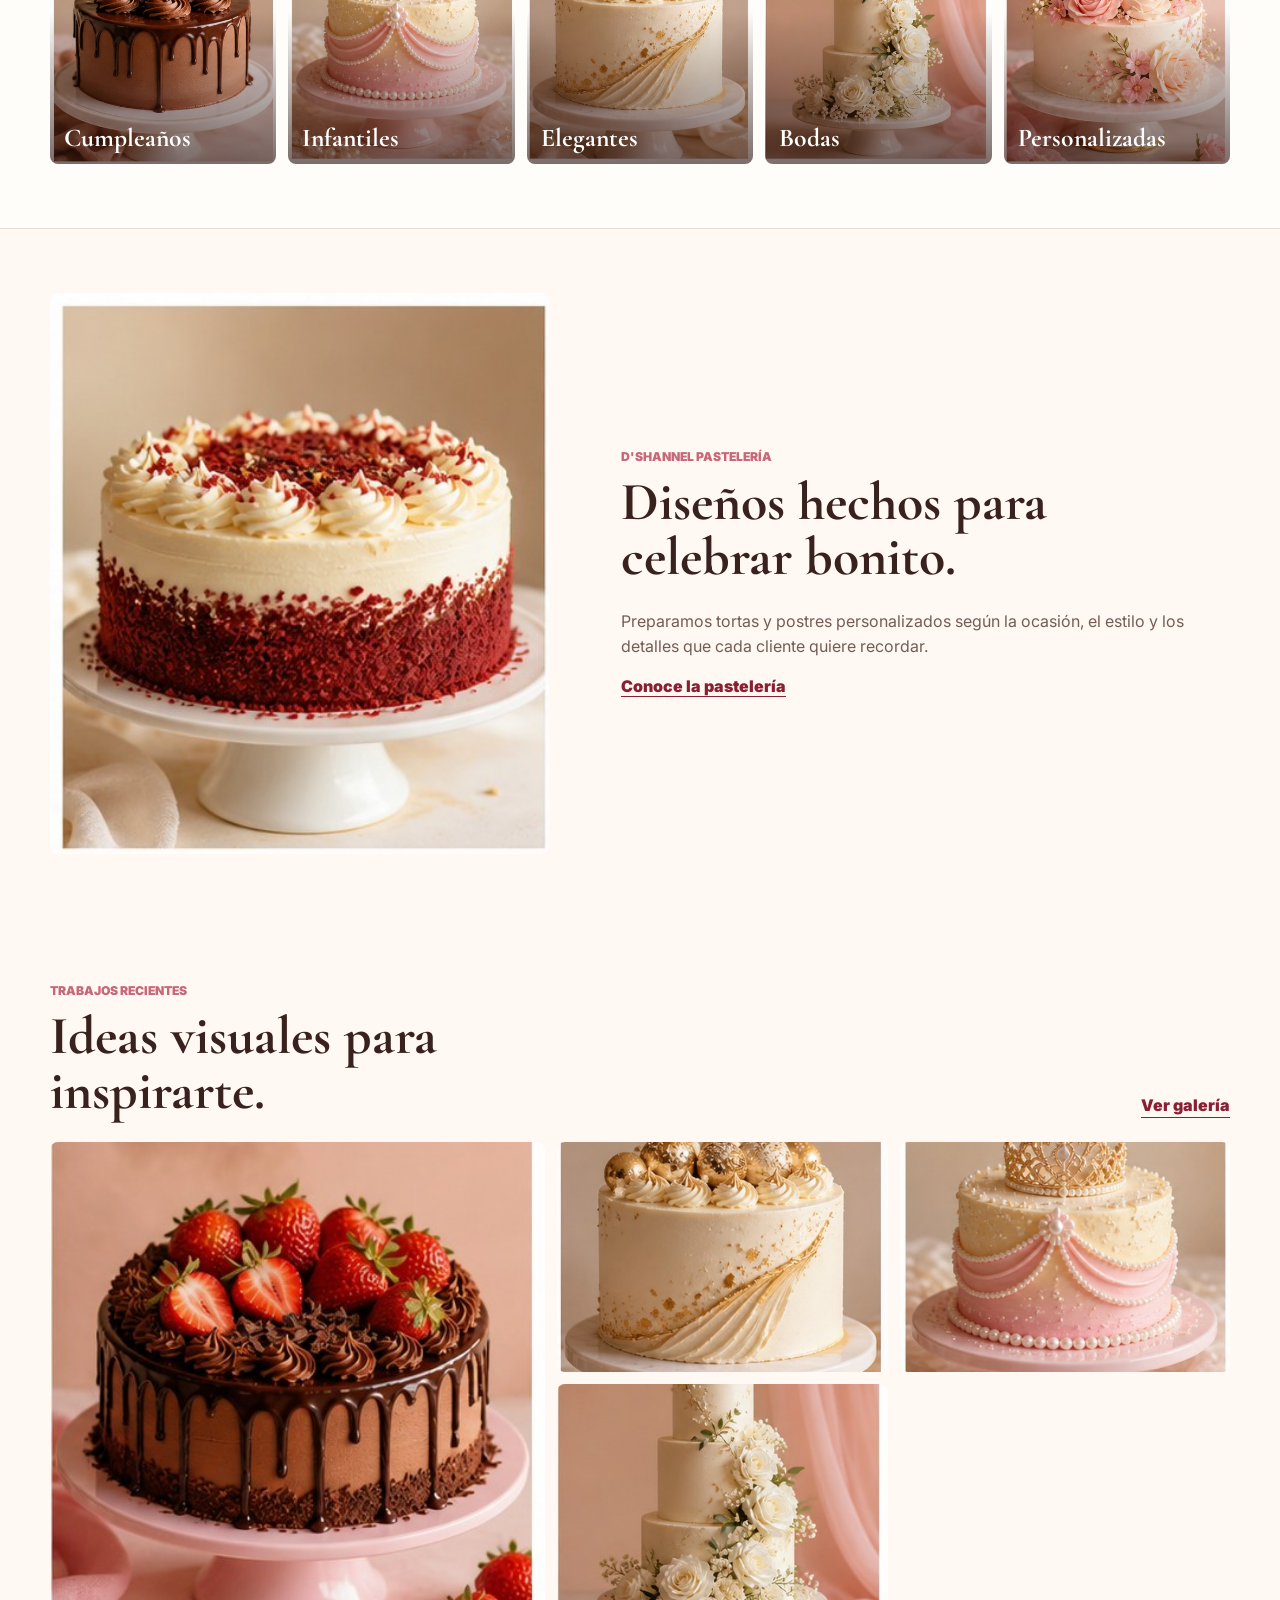
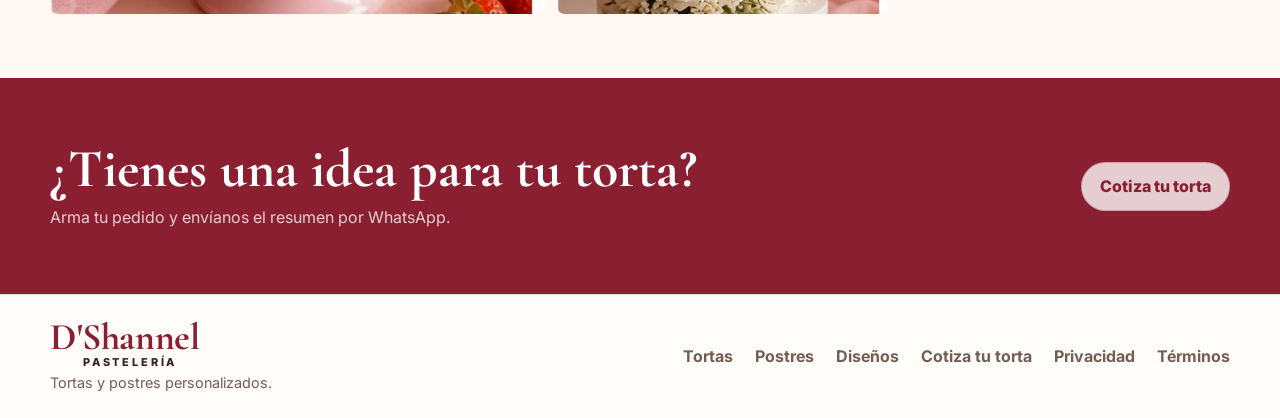
==== commit 6c3e523e: "Reestructura sitio multipagina DShannel" ====
--- a/index.html
+++ b/index.html
@@ -3,453 +3,179 @@
 <head>
   <meta charset="UTF-8">
   <meta name="viewport" content="width=device-width, initial-scale=1.0">
-  <title>D'Shannel Pastelería | Tortas personalizadas</title>
+  <title>D'Shannel Pastelería | Inicio</title>
   <meta name="description" content="D'Shannel Pastelería: tortas y postres personalizados para celebraciones especiales.">
   <link rel="preconnect" href="https://fonts.googleapis.com">
   <link rel="preconnect" href="https://fonts.gstatic.com" crossorigin>
   <link href="https://fonts.googleapis.com/css2?family=Cormorant+Garamond:wght@600;700&family=Inter:wght@400;500;600;700;800&display=swap" rel="stylesheet">
-  <link rel="stylesheet" href="style.css?v=boutique2">
+  <link rel="stylesheet" href="style.css?v=site1">
 </head>
 <body>
   <header class="site-header">
-    <a class="brand" href="#inicio" aria-label="Ir al inicio">
-      <img src="assets/logo.jpeg" alt="Logo de D'Shannel Pastelería">
-      <span>D'Shannel</span>
-    </a>
-    <button class="menu-toggle" type="button" aria-label="Abrir menú" aria-expanded="false">
-      <span></span>
-      <span></span>
-    </button>
-    <nav class="nav-links" aria-label="Navegación principal">
-      <a href="#disenos">Favoritos</a>
-      <a href="#tortas">Categorías</a>
-      <a href="#catalogo">Catálogo</a>
-      <a href="#arma">Cotizar</a>
-    </nav>
-    <a class="header-cta" href="#arma">Arma tu torta</a>
+    <div class="container header-inner">
+      <a class="brand" href="index.html" aria-label="Ir al inicio">
+        <strong>D'Shannel</strong>
+        <span>PASTELERÍA</span>
+      </a>
+      <button class="menu-toggle" type="button" aria-label="Abrir menú" aria-expanded="false"><span></span><span></span></button>
+      <nav class="nav-links" aria-label="Navegación principal">
+        <a class="active" href="index.html">Inicio</a>
+        <a href="tortas.html">Tortas</a>
+        <a href="postres.html">Postres</a>
+        <a href="disenos.html">Diseños</a>
+        <a href="nosotros.html">Nosotros</a>
+      </nav>
+      <a class="header-cta" href="cotizar.html">Cotiza tu torta</a>
+    </div>
   </header>
 
   <main>
-    <section class="hero" id="inicio">
-      <div class="hero-copy-block reveal">
-        <p class="eyebrow">Pastelería boutique</p>
-        <h1>Creamos el dulce protagonista de tu celebración.</h1>
-        <p>Tortas y postres personalizados hechos especialmente para tu momento.</p>
-        <div class="hero-actions">
-          <a class="btn primary" href="#catalogo">Ver catálogo</a>
-          <a class="btn secondary" href="#arma">Arma tu torta</a>
+    <section class="container hero-frame">
+      <div class="hero">
+        <div class="hero-copy reveal">
+          <p class="eyebrow">Hecha con amor</p>
+          <h1>Creamos dulces momentos</h1>
+          <p>Tortas y postres personalizados para cada ocasión especial.</p>
+          <div class="hero-actions">
+            <a class="btn primary" href="tortas.html">Ver tortas</a>
+            <a class="btn secondary" href="cotizar.html">Cotiza tu torta</a>
+          </div>
         </div>
-      </div>
-      <div class="hero-visual reveal">
-        <img src="assets/hero-pasteleria.png" alt="Torta y postres personalizados de D'Shannel">
-        <div class="hero-seal">
-          <img src="assets/logo.jpeg" alt="">
-        </div>
-        <div class="hero-note">
-          <span>Hecho a pedido</span>
-          <strong>Diseños únicos para cada celebración</strong>
+        <div class="hero-visual reveal">
+          <img src="assets/hero-pasteleria.png" alt="Torta floral de D'Shannel Pastelería">
         </div>
       </div>
     </section>
 
-    <section class="favorites section" id="disenos">
-      <div class="section-kicker reveal">
-        <p class="eyebrow">Nuestros favoritos</p>
-        <h2>Tortas que venden antes que el texto.</h2>
-      </div>
-      <div class="favorites-grid reveal">
-        <figure class="favorite-product large">
-          <img src="assets/catalog/torta-red-velvet.jpg" alt="Torta Red Velvet">
-          <figcaption>
-            <strong>Torta Red Velvet</strong>
-            <span>Red velvet · cream cheese</span>
-            <a href="#arma" data-product="Torta Red Velvet">Cotizar esta torta</a>
-          </figcaption>
-        </figure>
-        <figure class="favorite-product">
-          <img src="assets/catalog/torta-chocolate-drip.jpg" alt="Torta Chocolate Drip">
-          <figcaption>
-            <strong>Torta Chocolate Drip</strong>
-            <span>Chocolate · fudge · drip</span>
-            <a href="#arma" data-product="Torta Chocolate Drip">Cotizar esta torta</a>
-          </figcaption>
-        </figure>
-        <figure class="favorite-product">
-          <img src="assets/catalog/torta-floral-rose.jpg" alt="Torta Floral Rosé">
-          <figcaption>
-            <strong>Torta Floral Rosé</strong>
-            <span>Decoración floral personalizada</span>
-            <a href="#arma" data-product="Torta Floral Rosé">Cotizar esta torta</a>
-          </figcaption>
-        </figure>
-        <figure class="favorite-product wide">
-          <img src="assets/catalog/torta-fresas-chocolate.jpg" alt="Torta Fresas y Chocolate">
-          <figcaption>
-            <strong>Torta Fresas & Chocolate</strong>
-            <span>Chocolate · crema · fresas</span>
-            <a href="#arma" data-product="Torta Fresas & Chocolate">Cotizar esta torta</a>
-          </figcaption>
-        </figure>
+    <section class="home-featured">
+      <div class="container">
+        <div class="section-head reveal">
+          <div>
+            <p class="eyebrow">Destacadas</p>
+            <h2>Tortas para empezar a imaginar.</h2>
+          </div>
+          <a class="text-link" href="tortas.html">Ver todas las tortas</a>
+        </div>
+        <div class="featured-grid reveal">
+          <article class="product-card">
+            <img src="assets/catalog/torta-chocolate-drip.jpg" alt="Torta Chocolate Drip">
+            <div>
+              <p class="product-kicker">Cumpleaños</p>
+              <h3>Torta Chocolate Drip</h3>
+              <p>Chocolate · fudge · decoración drip</p>
+              <a href="cotizar.html?producto=Torta%20Chocolate%20Drip">Cotizar esta torta</a>
+            </div>
+          </article>
+          <article class="product-card">
+            <img src="assets/catalog/torta-floral-rose.jpg" alt="Torta Floral Rosé">
+            <div>
+              <p class="product-kicker">Elegantes</p>
+              <h3>Torta Floral Rosé</h3>
+              <p>Decoración floral personalizada</p>
+              <a href="cotizar.html?producto=Torta%20Floral%20Rose">Cotizar esta torta</a>
+            </div>
+          </article>
+          <article class="product-card">
+            <img src="assets/catalog/torta-infantil-azul.jpg" alt="Torta temática infantil">
+            <div>
+              <p class="product-kicker">Infantiles</p>
+              <h3>Torta Stitch</h3>
+              <p>Torta temática infantil personalizada</p>
+              <a href="cotizar.html?producto=Torta%20Stitch">Cotizar esta torta</a>
+            </div>
+          </article>
+          <article class="product-card">
+            <img src="assets/catalog/torta-bodas.jpg" alt="Torta de Bodas">
+            <div>
+              <p class="product-kicker">Bodas</p>
+              <h3>Torta de Bodas</h3>
+              <p>Diseño de varios pisos personalizado</p>
+              <a href="cotizar.html?producto=Torta%20de%20Bodas">Cotizar esta torta</a>
+            </div>
+          </article>
+        </div>
       </div>
     </section>
 
-    <section class="occasion section" id="tortas">
-      <div class="section-kicker reveal">
-        <p class="eyebrow">Encuentra tu torta</p>
-        <h2>Explora por ocasión.</h2>
-      </div>
-      <div class="occasion-track reveal">
-        <a class="occasion-card" href="#catalogo" data-filter-link="cumpleanos">
-          <img src="assets/catalog/torta-chocolate-drip.jpg" alt="Torta de cumpleaños">
-          <span>Cumpleaños</span>
-        </a>
-        <a class="occasion-card" href="#catalogo" data-filter-link="infantiles">
-          <img src="assets/catalog/torta-infantil-azul.jpg" alt="Torta infantil">
-          <span>Infantiles</span>
-        </a>
-        <a class="occasion-card" href="#catalogo" data-filter-link="elegantes">
-          <img src="assets/catalog/torta-elegance.jpg" alt="Torta elegante">
-          <span>Elegantes</span>
-        </a>
-        <a class="occasion-card" href="#catalogo" data-filter-link="bodas">
-          <img src="assets/catalog/torta-bodas.jpg" alt="Torta para matrimonio">
-          <span>Bodas</span>
-        </a>
-        <a class="occasion-card" href="#catalogo" data-filter-link="personalizadas">
-          <img src="assets/catalog/torta-floral-rose.jpg" alt="Torta personalizada">
-          <span>Personalizadas</span>
-        </a>
+    <section class="category-band">
+      <div class="container">
+        <div class="section-head reveal">
+          <div>
+            <p class="eyebrow">Categorías</p>
+            <h2>Encuentra tu estilo.</h2>
+          </div>
+        </div>
+        <div class="category-grid reveal">
+          <a class="category-tile" href="tortas.html?categoria=cumpleanos"><img src="assets/catalog/torta-chocolate-drip.jpg" alt="Tortas de cumpleaños"><span>Cumpleaños</span></a>
+          <a class="category-tile" href="tortas.html?categoria=infantiles"><img src="assets/catalog/torta-princesa.jpg" alt="Tortas infantiles"><span>Infantiles</span></a>
+          <a class="category-tile" href="tortas.html?categoria=elegantes"><img src="assets/catalog/torta-elegance.jpg" alt="Tortas elegantes"><span>Elegantes</span></a>
+          <a class="category-tile" href="tortas.html?categoria=bodas"><img src="assets/catalog/torta-bodas.jpg" alt="Tortas de bodas"><span>Bodas</span></a>
+          <a class="category-tile" href="tortas.html?categoria=personalizadas"><img src="assets/catalog/torta-floral-rose.jpg" alt="Tortas personalizadas"><span>Personalizadas</span></a>
+        </div>
       </div>
     </section>
 
-    <section class="catalog section" id="catalogo">
-      <div class="section-kicker reveal">
-        <p class="eyebrow">Catálogo de tortas</p>
-        <h2>Elige una idea y cotízala.</h2>
-      </div>
-      <div class="catalog-filters reveal" aria-label="Filtros del catálogo">
-        <button class="filter-chip active" type="button" data-filter="todos">Todos</button>
-        <button class="filter-chip" type="button" data-filter="cumpleanos">Cumpleaños</button>
-        <button class="filter-chip" type="button" data-filter="infantiles">Infantiles</button>
-        <button class="filter-chip" type="button" data-filter="elegantes">Elegantes</button>
-        <button class="filter-chip" type="button" data-filter="bodas">Bodas</button>
-        <button class="filter-chip" type="button" data-filter="personalizadas">Personalizadas</button>
-      </div>
-      <div class="catalog-grid reveal" id="catalogGrid">
-        <article class="catalog-product" data-category="cumpleanos personalizadas">
-          <img src="assets/catalog/torta-red-velvet.jpg" alt="Torta Red Velvet">
-          <div>
-            <span>Cumpleaños</span>
-            <h3>Torta Red Velvet</h3>
-            <p>Red velvet · relleno de cream cheese</p>
-            <a href="#arma" data-product="Torta Red Velvet">Ver / Cotizar</a>
-          </div>
-        </article>
-        <article class="catalog-product" data-category="cumpleanos elegantes">
-          <img src="assets/catalog/torta-chocolate-drip.jpg" alt="Torta Chocolate Drip">
-          <div>
-            <span>Cumpleaños</span>
-            <h3>Torta Chocolate Drip</h3>
-            <p>Chocolate · fudge · decoración drip</p>
-            <a href="#arma" data-product="Torta Chocolate Drip">Ver / Cotizar</a>
-          </div>
-        </article>
-        <article class="catalog-product" data-category="elegantes personalizadas">
-          <img src="assets/catalog/torta-floral-rose.jpg" alt="Torta Floral Rosé">
-          <div>
-            <span>Elegantes</span>
-            <h3>Torta Floral Rosé</h3>
-            <p>Vainilla · manjar · decoración floral</p>
-            <a href="#arma" data-product="Torta Floral Rosé">Ver / Cotizar</a>
-          </div>
-        </article>
-        <article class="catalog-product" data-category="cumpleanos personalizadas">
-          <img src="assets/catalog/torta-fresas-chocolate.jpg" alt="Torta Fresas y Chocolate">
-          <div>
-            <span>Personalizadas</span>
-            <h3>Torta Fresas & Chocolate</h3>
-            <p>Chocolate · crema · fresas</p>
-            <a href="#arma" data-product="Torta Fresas & Chocolate">Ver / Cotizar</a>
-          </div>
-        </article>
-        <article class="catalog-product" data-category="infantiles personalizadas">
-          <img src="assets/catalog/torta-infantil-azul.jpg" alt="Torta temática infantil">
-          <div>
-            <span>Infantiles</span>
-            <h3>Torta Stitch</h3>
-            <p>Torta temática infantil personalizada</p>
-            <a href="#arma" data-product="Torta Stitch">Ver / Cotizar</a>
-          </div>
-        </article>
-        <article class="catalog-product" data-category="infantiles personalizadas">
-          <img src="assets/catalog/torta-princesa.jpg" alt="Torta Princesa">
-          <div>
-            <span>Infantiles</span>
-            <h3>Torta Princesa</h3>
-            <p>Diseño infantil personalizado</p>
-            <a href="#arma" data-product="Torta Princesa">Ver / Cotizar</a>
-          </div>
-        </article>
-        <article class="catalog-product" data-category="elegantes cumpleanos">
-          <img src="assets/catalog/torta-elegance.jpg" alt="Torta Elegance">
-          <div>
-            <span>Elegantes</span>
-            <h3>Torta Elegance</h3>
-            <p>Diseño elegante para cumpleaños</p>
-            <a href="#arma" data-product="Torta Elegance">Ver / Cotizar</a>
-          </div>
-        </article>
-        <article class="catalog-product" data-category="bodas elegantes personalizadas">
-          <img src="assets/catalog/torta-bodas.jpg" alt="Torta de Bodas">
-          <div>
-            <span>Bodas</span>
-            <h3>Torta de Bodas</h3>
-            <p>Diseño de varios pisos personalizado</p>
-            <a href="#arma" data-product="Torta de Bodas">Ver / Cotizar</a>
-          </div>
-        </article>
+    <section class="mini-about">
+      <div class="container">
+        <div class="about-photo reveal">
+          <img src="assets/catalog/torta-red-velvet.jpg" alt="Detalle de torta artesanal">
+        </div>
+        <div class="reveal">
+          <p class="eyebrow">D'Shannel Pastelería</p>
+          <h2>Diseños hechos para celebrar bonito.</h2>
+          <p>Preparamos tortas y postres personalizados según la ocasión, el estilo y los detalles que cada cliente quiere recordar.</p>
+          <a class="text-link" href="nosotros.html">Conoce la pastelería</a>
+        </div>
       </div>
     </section>
 
-    <section class="process-strip section" id="como-funciona">
-      <div class="section-kicker compact-kicker reveal">
-        <p class="eyebrow">Cómo funciona</p>
-        <h2>Comprar debe sentirse simple.</h2>
-      </div>
-      <div class="process-line reveal">
-        <article>
-          <span>01</span>
-          <strong>Elige</strong>
-          <p>Selecciona una torta o una categoría.</p>
-        </article>
-        <article>
-          <span>02</span>
-          <strong>Personaliza</strong>
-          <p>Ajusta tamaño, sabor, relleno y diseño.</p>
-        </article>
-        <article>
-          <span>03</span>
-          <strong>Cotiza</strong>
-          <p>Envíanos tu pedido por WhatsApp.</p>
-        </article>
+    <section class="recent-work">
+      <div class="container">
+        <div class="section-head reveal">
+          <div>
+            <p class="eyebrow">Trabajos recientes</p>
+            <h2>Ideas visuales para inspirarte.</h2>
+          </div>
+          <a class="text-link" href="disenos.html">Ver galería</a>
+        </div>
+        <div class="recent-grid reveal">
+          <img src="assets/catalog/torta-fresas-chocolate.jpg" alt="Torta de fresas y chocolate">
+          <img src="assets/catalog/torta-elegance.jpg" alt="Torta elegante">
+          <img src="assets/catalog/torta-princesa.jpg" alt="Torta princesa">
+          <img src="assets/catalog/torta-bodas.jpg" alt="Torta de bodas">
+        </div>
       </div>
     </section>
 
-    <section class="builder section" id="arma">
-      <div class="builder-heading reveal">
-        <p class="eyebrow">Configurador</p>
-        <h2>Arma tu torta</h2>
-        <p>Avanza paso a paso y prepara una consulta clara para la pastelería.</p>
+    <section class="cta-band">
+      <div class="container">
+        <div>
+          <h2>¿Tienes una idea para tu torta?</h2>
+          <p>Arma tu pedido y envíanos el resumen por WhatsApp.</p>
+        </div>
+        <a class="btn secondary" href="cotizar.html">Cotiza tu torta</a>
       </div>
-
-      <div class="builder-shell reveal">
-        <form class="cake-form" id="cakeForm">
-          <div class="builder-progress" aria-label="Progreso del configurador">
-            <button type="button" class="progress-step active" data-goto="0">01 Tamaño</button>
-            <button type="button" class="progress-step" data-goto="1">02 Sabor</button>
-            <button type="button" class="progress-step" data-goto="2">03 Relleno</button>
-            <button type="button" class="progress-step" data-goto="3">04 Diseño</button>
-            <button type="button" class="progress-step" data-goto="4">05 Fecha</button>
-            <button type="button" class="progress-step" data-goto="5">06 Pedido</button>
-          </div>
-
-          <section class="builder-step active" data-step="0">
-            <p class="step-label">01 Tamaño</p>
-            <h3>¿Para cuántas personas será?</h3>
-            <div class="choice-grid size-grid">
-              <label class="choice-tile">
-                <input type="radio" name="mold" value="Molde 16 - 16 cm - 8 a 10 porciones" data-price="65" checked>
-                <span>Pequeña</span>
-                <strong>Molde 16</strong>
-                <small>16 cm · 8 a 10 porciones</small>
-              </label>
-              <label class="choice-tile">
-                <input type="radio" name="mold" value="Molde 18 - 18 cm - 10 a 14 porciones" data-price="82">
-                <span>Mediana</span>
-                <strong>Molde 18</strong>
-                <small>18 cm · 10 a 14 porciones</small>
-              </label>
-              <label class="choice-tile">
-                <input type="radio" name="mold" value="Molde 20 - 20 cm - 15 a 20 porciones" data-price="105">
-                <span>Grande</span>
-                <strong>Molde 20</strong>
-                <small>20 cm · 15 a 20 porciones</small>
-              </label>
-              <label class="choice-tile">
-                <input type="radio" name="mold" value="Molde 24 - 24 cm - 25 a 30 porciones" data-price="148">
-                <span>Evento</span>
-                <strong>Molde 24</strong>
-                <small>24 cm · 25 a 30 porciones</small>
-              </label>
-            </div>
-          </section>
-
-          <section class="builder-step" data-step="1">
-            <p class="step-label">02 Sabor</p>
-            <h3>Elige un sabor o déjalo por definir.</h3>
-            <div class="choice-grid compact">
-              <label><input type="radio" name="flavor" value="Vainilla"><span>Vainilla</span></label>
-              <label><input type="radio" name="flavor" value="Chocolate"><span>Chocolate</span></label>
-              <label><input type="radio" name="flavor" value="Marmoleado"><span>Marmoleado</span></label>
-              <label><input type="radio" name="flavor" value="Naranja"><span>Naranja</span></label>
-              <label><input type="radio" name="flavor" value="Limón"><span>Limón</span></label>
-              <label><input type="radio" name="flavor" value="Coco"><span>Coco</span></label>
-              <label><input type="radio" name="flavor" value="Lúcuma"><span>Lúcuma</span></label>
-              <label><input type="radio" name="flavor" value="Red Velvet"><span>Red Velvet</span></label>
-              <label><input type="radio" name="flavor" value="Tres Leches"><span>Tres Leches</span></label>
-              <label><input type="radio" name="flavor" value="Selva Negra"><span>Selva Negra</span></label>
-            </div>
-          </section>
-
-          <section class="builder-step" data-step="2">
-            <p class="step-label">03 Relleno</p>
-            <h3>Selecciona el relleno que prefieres.</h3>
-            <div class="choice-grid compact">
-              <label><input type="radio" name="filling" value="Manjar blanco"><span>Manjar blanco</span></label>
-              <label><input type="radio" name="filling" value="Fudge"><span>Fudge</span></label>
-              <label><input type="radio" name="filling" value="Chantilly"><span>Chantilly</span></label>
-              <label><input type="radio" name="filling" value="Crema pastelera"><span>Crema pastelera</span></label>
-              <label><input type="radio" name="filling" value="Ganache de chocolate"><span>Ganache</span></label>
-              <label><input type="radio" name="filling" value="Mermelada de fresa"><span>Mermelada fresa</span></label>
-              <label><input type="radio" name="filling" value="Mermelada de piña"><span>Mermelada piña</span></label>
-              <label><input type="radio" name="filling" value="Mousse de maracuyá"><span>Mousse maracuyá</span></label>
-              <label><input type="radio" name="filling" value="Mousse de lúcuma"><span>Mousse lúcuma</span></label>
-              <label><input type="radio" name="filling" value="Crema de Oreo"><span>Crema Oreo</span></label>
-              <label><input type="radio" name="filling" value="Nutella"><span>Nutella</span></label>
-              <label><input type="radio" name="filling" value="Cream Cheese"><span>Cream Cheese</span></label>
-            </div>
-          </section>
-
-          <section class="builder-step" data-step="3">
-            <p class="step-label">04 Diseño</p>
-            <h3>Cuéntanos cómo la imaginas.</h3>
-            <label class="field">
-              <span>Decoración o temática</span>
-              <input id="style" name="style" type="text" placeholder="Ej. flores, drip cake, mariposas, fútbol, Stitch...">
-            </label>
-            <label class="field">
-              <span>Detalles del cliente</span>
-              <textarea id="notes" name="notes" rows="4" placeholder="Colores, nombre, edad, dedicatoria o detalles especiales..."></textarea>
-            </label>
-            <div class="field">
-              <span>Foto de referencia</span>
-              <label class="upload-box" for="referencePhoto">
-                <input id="referencePhoto" name="referencePhoto" type="file" accept="image/*">
-                <span class="upload-icon" aria-hidden="true">+</span>
-                <span>
-                  <strong>Sube una foto de inspiración</strong>
-                  <small>Ayuda a cotizar con más precisión.</small>
-                </span>
-              </label>
-              <div class="upload-preview" id="uploadPreview" hidden>
-                <img id="previewImage" alt="Vista previa de la referencia enviada">
-                <div>
-                  <strong id="fileName">Imagen seleccionada</strong>
-                  <small>En hosting con PHP se enviará como enlace por WhatsApp.</small>
-                </div>
-                <button class="remove-upload" id="removePhoto" type="button">Quitar</button>
-              </div>
-            </div>
-          </section>
-
-          <section class="builder-step" data-step="4">
-            <p class="step-label">05 Fecha</p>
-            <h3>¿Cuándo la necesitas?</h3>
-            <label class="field">
-              <span>Fecha deseada</span>
-              <input id="delivery" name="delivery" type="date">
-            </label>
-            <p class="form-note">Recomendamos pedir con 3 a 5 días de anticipación para decoraciones especiales.</p>
-          </section>
-
-          <section class="builder-step" data-step="5">
-            <p class="step-label">06 Tu pedido</p>
-            <h3>Revisa tu torta antes de enviarla.</h3>
-            <div class="summary-list" id="builderSummary"></div>
-          </section>
-
-          <div class="builder-controls">
-            <button class="btn secondary" type="button" id="prevStep">Anterior</button>
-            <button class="btn primary" type="button" id="nextStep">Continuar</button>
-            <button class="btn primary full hidden" type="submit" id="prepareQuote">Solicitar cotización</button>
-          </div>
-        </form>
-
-        <aside class="builder-summary-panel">
-          <span>Monto aproximado</span>
-          <strong id="estimate">S/ 65</strong>
-          <p>El monto final depende del diseño, decoración, delivery y detalles especiales.</p>
-        </aside>
-      </div>
-    </section>
-
-    <section class="last-works section" id="postres">
-      <div class="section-kicker reveal">
-        <p class="eyebrow">Últimos trabajos</p>
-        <h2>Más ideas para inspirarte.</h2>
-      </div>
-      <div class="work-feed reveal">
-        <img src="assets/catalog/torta-princesa.jpg" alt="Trabajo reciente de pastelería">
-        <img src="assets/catalog/torta-elegance.jpg" alt="Decoración de torta personalizada">
-        <img src="assets/catalog/torta-bodas.jpg" alt="Torta de varios pisos">
-        <img src="assets/catalog/torta-infantil-azul.jpg" alt="Torta temática infantil">
-      </div>
-    </section>
-
-    <section class="contact section" id="contactenos">
-      <div class="contact-copy reveal">
-        <p class="eyebrow">Cotización personalizada</p>
-        <h2>¿Ya imaginaste tu torta?</h2>
-        <p>Cuéntanos tu idea y creemos algo especial para tu celebración.</p>
-      </div>
-      <form class="consult-form reveal" id="consultForm">
-        <label class="field">
-          <span>Nombre</span>
-          <input id="clientName" name="clientName" type="text" placeholder="Nombre del cliente" autocomplete="name">
-        </label>
-        <label class="field">
-          <span>Teléfono</span>
-          <input id="clientPhone" name="clientPhone" type="tel" placeholder="Ej. +51 999 999 999" autocomplete="tel" inputmode="tel" maxlength="16">
-        </label>
-        <label class="field">
-          <span>Consulta</span>
-          <textarea id="requestSummary" name="requestSummary" rows="6" placeholder="Aquí aparecerá el resumen de tu torta o puedes escribir una consulta directa."></textarea>
-        </label>
-        <div class="consult-actions">
-          <button class="btn secondary" type="submit">Copiar consulta</button>
-          <a class="btn whatsapp" id="whatsappLink" href="#" target="_blank" rel="noreferrer">Hablar por WhatsApp</a>
-        </div>
-      </form>
-    </section>
-
-    <section class="social-section section">
-      <div class="section-kicker reveal">
-        <p class="eyebrow">Redes sociales</p>
-        <h2>Síguenos para ver más inspiración.</h2>
-      </div>
-      <div class="social-links reveal" id="socialLinks"></div>
     </section>
   </main>
 
   <footer class="site-footer">
-    <div class="footer-brand">
-      <img src="assets/logo.jpeg" alt="Logo de D'Shannel Pastelería">
-      <div>
-        <strong>D'Shannel</strong>
+    <div class="container footer-inner">
+      <div class="footer-brand">
+        <a class="brand" href="index.html"><strong>D'Shannel</strong><span>PASTELERÍA</span></a>
         <p>Tortas y postres personalizados.</p>
       </div>
+      <nav class="footer-links" aria-label="Enlaces de pie de página">
+        <a href="tortas.html">Tortas</a>
+        <a href="postres.html">Postres</a>
+        <a href="disenos.html">Diseños</a>
+        <a href="cotizar.html">Cotiza tu torta</a>
+        <a href="politica-privacidad.html">Privacidad</a>
+        <a href="terminos-condiciones.html">Términos</a>
+      </nav>
     </div>
-    <nav class="footer-links" aria-label="Enlaces de pie de página">
-      <a href="#disenos">Favoritos</a>
-      <a href="#tortas">Categorías</a>
-      <a href="#catalogo">Catálogo</a>
-      <a href="#arma">Arma tu torta</a>
-      <a href="politica-privacidad.html">Privacidad</a>
-      <a href="terminos-condiciones.html">Términos</a>
-    </nav>
   </footer>
 
   <div class="toast" id="toast" role="status" aria-live="polite"></div>
-  <script src="script.js?v=boutique2"></script>
+  <script src="script.js?v=site1"></script>
 </body>
 </html>
--- a/style.css
+++ b/style.css
@@ -1,17 +1,23 @@
 :root {
-  --cream: #fff8f2;
-  --porcelain: #fffdf9;
-  --petal: #f6d7d8;
-  --rose: #c66a78;
-  --wine: #6d1f2a;
-  --cocoa: #38211b;
-  --caramel: #b87a4d;
-  --sage: #9aa37d;
-  --ink: #251814;
-  --muted: #725b52;
-  --line: rgba(89, 47, 35, 0.16);
-  --shadow: 0 24px 70px rgba(77, 41, 30, 0.16);
+  --cream: #fff8f3;
+  --cream-2: #fff1ef;
+  --paper: #fffdf9;
+  --petal: #f6d6d6;
+  --rose: #c76778;
+  --wine: #8b1f32;
+  --wine-dark: #6c1725;
+  --cocoa: #39211d;
+  --muted: #735d55;
+  --line: rgba(106, 50, 42, 0.16);
+  --shadow: 0 18px 50px rgba(86, 42, 32, 0.14);
   --radius: 8px;
+  --container: 1180px;
+  --space-xs: 8px;
+  --space-sm: 16px;
+  --space-md: 24px;
+  --space-lg: 40px;
+  --space-xl: 64px;
+  --space-2xl: 80px;
 }
 
 * {
@@ -25,7 +31,7 @@
 body {
   margin: 0;
   background: var(--cream);
-  color: var(--ink);
+  color: var(--cocoa);
   font-family: "Inter", Arial, sans-serif;
   line-height: 1.55;
 }
@@ -54,63 +60,87 @@
   cursor: pointer;
 }
 
+.container {
+  width: min(var(--container), calc(100% - 40px));
+  margin-inline: auto;
+}
+
 .site-header {
   position: sticky;
   top: 0;
   z-index: 50;
+  background: rgba(255, 253, 249, 0.94);
+  border-bottom: 1px solid var(--line);
+  backdrop-filter: blur(18px);
+}
+
+.header-inner {
   display: grid;
   grid-template-columns: auto 1fr auto;
   align-items: center;
-  gap: 22px;
-  padding: 12px clamp(18px, 4vw, 58px);
-  background: rgba(255, 248, 242, 0.92);
-  border-bottom: 1px solid var(--line);
-  backdrop-filter: blur(18px);
-}
-
-.brand,
-.footer-brand {
-  display: inline-flex;
-  align-items: center;
-  gap: 12px;
-}
-
-.brand img,
-.footer-brand img {
-  width: 52px;
-  height: 52px;
-  border-radius: 50%;
-  object-fit: cover;
-  border: 1px solid rgba(109, 31, 42, 0.18);
-}
-
-.brand span,
-.footer-brand strong {
+  gap: var(--space-md);
+  min-height: 76px;
+}
+
+.brand {
+  display: inline-grid;
+  gap: 0;
+  color: var(--wine);
+  line-height: 1;
+}
+
+.brand strong {
   font-family: "Cormorant Garamond", Georgia, serif;
-  font-size: 1.55rem;
-  font-weight: 700;
+  font-size: clamp(1.9rem, 3vw, 2.35rem);
+  letter-spacing: -0.01em;
+}
+
+.brand span {
+  margin-left: 33px;
   color: var(--cocoa);
+  font-size: 0.68rem;
+  font-weight: 800;
+  letter-spacing: 0.26em;
 }
 
 .nav-links {
   display: flex;
   align-items: center;
   justify-content: center;
-  gap: clamp(14px, 2.4vw, 32px);
-  color: var(--muted);
-  font-size: 0.95rem;
-  font-weight: 600;
-}
-
-.nav-links a,
-.footer-links a {
-  transition: color 180ms ease, transform 180ms ease;
+  gap: clamp(18px, 3vw, 38px);
+}
+
+.nav-links a {
+  position: relative;
+  color: var(--cocoa);
+  font-weight: 700;
+  transition: color 180ms ease;
+}
+
+.nav-links a::after {
+  content: "";
+  position: absolute;
+  left: 0;
+  right: 0;
+  bottom: -12px;
+  height: 2px;
+  transform: scaleX(0);
+  background: var(--rose);
+  transition: transform 180ms ease;
 }
 
 .nav-links a:hover,
-.footer-links a:hover {
+.nav-links a.active {
   color: var(--wine);
-  transform: translateY(-1px);
+}
+
+.nav-links a:hover::after,
+.nav-links a.active::after {
+  transform: scaleX(1);
+}
+
+.mobile-nav-cta {
+  display: none;
 }
 
 .header-cta,
@@ -119,30 +149,29 @@
   align-items: center;
   justify-content: center;
   min-height: 44px;
-  padding: 11px 18px;
   border: 1px solid transparent;
   border-radius: 999px;
+  padding: 11px 18px;
   font-weight: 800;
-  transition: transform 180ms ease, box-shadow 180ms ease, background 180ms ease, border-color 180ms ease;
+  transition: transform 180ms ease, box-shadow 180ms ease, background 180ms ease;
 }
 
 .header-cta,
 .btn.primary {
-  background: var(--wine);
+  background: linear-gradient(135deg, var(--wine), var(--wine-dark));
   color: #fff;
-  box-shadow: 0 14px 34px rgba(109, 31, 42, 0.22);
+  box-shadow: 0 12px 30px rgba(139, 31, 50, 0.22);
 }
 
 .btn.secondary {
-  background: rgba(255, 255, 255, 0.72);
-  border-color: rgba(109, 31, 42, 0.22);
+  background: rgba(255, 255, 255, 0.78);
+  border-color: rgba(139, 31, 50, 0.26);
   color: var(--wine);
 }
 
 .btn.whatsapp {
   background: #25d366;
-  color: #073b1b;
-  box-shadow: 0 14px 34px rgba(37, 211, 102, 0.24);
+  color: #083a1b;
 }
 
 .header-cta:hover,
@@ -156,7 +185,7 @@
   height: 44px;
   border: 1px solid var(--line);
   border-radius: 50%;
-  background: var(--porcelain);
+  background: var(--paper);
 }
 
 .menu-toggle span {
@@ -164,27 +193,23 @@
   width: 18px;
   height: 2px;
   margin: 5px auto;
-  background: var(--cocoa);
-  transition: transform 180ms ease, opacity 180ms ease;
-}
-
-.menu-open .menu-toggle span:first-child {
-  transform: translateY(3.5px) rotate(45deg);
-}
-
-.menu-open .menu-toggle span:last-child {
-  transform: translateY(-3.5px) rotate(-45deg);
-}
-
-.section {
-  padding: clamp(48px, 6.5vw, 82px) clamp(18px, 6vw, 86px);
+  background: var(--wine);
+}
+
+.page {
+  padding-block: var(--space-xl);
+}
+
+.page-compact {
+  padding-block: var(--space-lg) var(--space-xl);
 }
 
 .eyebrow,
-.step-label {
-  margin: 0 0 10px;
+.step-label,
+.product-kicker {
+  margin: 0 0 var(--space-xs);
   color: var(--rose);
-  font-size: 0.78rem;
+  font-size: 0.76rem;
   font-weight: 900;
   letter-spacing: 0;
   text-transform: uppercase;
@@ -192,278 +217,287 @@
 
 h1,
 h2,
+h3,
+p {
+  margin-top: 0;
+}
+
+h1,
+h2,
+.display-title {
+  font-family: "Cormorant Garamond", Georgia, serif;
+  line-height: 1.02;
+  letter-spacing: 0;
+}
+
+h1 {
+  max-width: 10ch;
+  margin-bottom: var(--space-sm);
+  font-size: clamp(3.2rem, 7vw, 6.3rem);
+}
+
+h2 {
+  margin-bottom: var(--space-md);
+  font-size: clamp(2.25rem, 4.2vw, 4rem);
+}
+
 h3 {
-  margin: 0;
-  line-height: 1.02;
-  color: var(--cocoa);
-}
-
-h1,
-h2 {
-  font-family: "Cormorant Garamond", Georgia, serif;
-  font-weight: 700;
-}
-
-h1 {
-  max-width: 9ch;
-  font-size: clamp(3.3rem, 8vw, 7.1rem);
-}
-
-h2 {
-  max-width: 10ch;
-  font-size: clamp(2.2rem, 5vw, 4.35rem);
-}
-
-h3 {
-  font-size: clamp(1.32rem, 2.2vw, 2rem);
+  margin-bottom: var(--space-xs);
+  font-size: clamp(1.25rem, 2vw, 1.65rem);
+  line-height: 1.15;
+}
+
+p {
+  color: var(--muted);
 }
 
 .hero {
   display: grid;
-  grid-template-columns: minmax(0, 0.9fr) minmax(300px, 1.1fr);
+  grid-template-columns: minmax(0, 0.85fr) minmax(360px, 1.15fr);
   align-items: center;
-  gap: clamp(24px, 5vw, 76px);
-  min-height: min(720px, calc(100svh - 77px));
-  padding: clamp(30px, 4.5vw, 58px) clamp(18px, 6vw, 86px) clamp(38px, 5.5vw, 68px);
+  gap: clamp(28px, 6vw, 74px);
+  min-height: 560px;
+  padding-block: var(--space-lg);
+}
+
+.hero-frame {
   background:
-    radial-gradient(circle at 18% 20%, rgba(246, 215, 216, 0.74), transparent 30%),
-    linear-gradient(135deg, #fffaf5 0%, #f7dfdf 52%, #fff6eb 100%);
+    radial-gradient(circle at 8% 18%, rgba(246, 214, 214, 0.8), transparent 28%),
+    linear-gradient(135deg, #fffdf9 0%, #fde9e7 54%, #fff7ef 100%);
+  border: 1px solid var(--line);
+  border-radius: var(--radius);
   overflow: hidden;
 }
 
-.hero-copy-block {
-  position: relative;
-  z-index: 2;
-}
-
-.hero-copy-block p:not(.eyebrow) {
-  max-width: 520px;
-  margin: 22px 0 0;
-  color: var(--muted);
-  font-size: clamp(1.02rem, 1.5vw, 1.22rem);
+.hero-copy {
+  padding-left: clamp(22px, 6vw, 74px);
+}
+
+.hero-copy p:not(.eyebrow) {
+  max-width: 440px;
+  font-size: 1.08rem;
 }
 
 .hero-actions {
   display: flex;
   flex-wrap: wrap;
   gap: 12px;
-  margin-top: 30px;
+  margin-top: var(--space-md);
 }
 
 .hero-visual {
   position: relative;
-  min-height: clamp(390px, 58vw, 690px);
-}
-
-.hero-visual > img {
-  position: absolute;
-  inset: 0;
+  min-height: 480px;
+}
+
+.hero-visual img {
+  width: 100%;
+  height: 100%;
+  min-height: 480px;
+  object-fit: cover;
+  object-position: center;
+}
+
+.home-featured,
+.category-band,
+.mini-about,
+.recent-work,
+.cta-band {
+  padding-block: var(--space-xl);
+}
+
+.section-head {
+  display: flex;
+  align-items: end;
+  justify-content: space-between;
+  gap: var(--space-md);
+  margin-bottom: var(--space-md);
+}
+
+.section-head h2 {
+  max-width: 560px;
+  margin-bottom: 0;
+}
+
+.text-link {
+  color: var(--wine);
+  font-weight: 900;
+  border-bottom: 1px solid currentColor;
+}
+
+.featured-grid {
+  display: grid;
+  grid-template-columns: repeat(4, 1fr);
+  gap: var(--space-md);
+}
+
+.product-card {
+  display: grid;
+  gap: 10px;
+}
+
+.product-card img {
+  width: 100%;
+  aspect-ratio: 1 / 1.04;
+  object-fit: cover;
+  border-radius: var(--radius);
+}
+
+.product-card h3 {
+  margin-bottom: 2px;
+  font-family: "Cormorant Garamond", Georgia, serif;
+  font-size: 1.75rem;
+}
+
+.product-card p {
+  margin-bottom: 4px;
+  font-size: 0.94rem;
+}
+
+.product-card a {
+  width: max-content;
+  color: var(--wine);
+  font-weight: 900;
+  border-bottom: 1px solid currentColor;
+}
+
+.category-band {
+  background: var(--paper);
+  border-block: 1px solid var(--line);
+}
+
+.category-grid {
+  display: grid;
+  grid-template-columns: repeat(5, 1fr);
+  gap: 12px;
+}
+
+.category-tile {
+  position: relative;
+  min-height: 210px;
+  overflow: hidden;
+  border-radius: var(--radius);
+}
+
+.category-tile img {
   width: 100%;
   height: 100%;
   object-fit: cover;
-  object-position: center;
-  border-radius: 8px;
-  box-shadow: var(--shadow);
-}
-
-.hero-visual::before {
+}
+
+.category-tile::after {
   content: "";
   position: absolute;
-  inset: 22px -28px -22px 42%;
-  z-index: 0;
-  background: rgba(109, 31, 42, 0.13);
-  border-radius: 8px;
-}
-
-.hero-seal {
+  inset: 0;
+  background: linear-gradient(180deg, transparent 40%, rgba(44, 20, 16, 0.62));
+}
+
+.category-tile span {
   position: absolute;
-  top: clamp(18px, 3vw, 32px);
-  left: clamp(18px, 3vw, 34px);
-  display: grid;
-  place-items: center;
-  width: clamp(86px, 12vw, 132px);
-  aspect-ratio: 1;
-  border-radius: 50%;
-  background: rgba(255, 253, 249, 0.9);
-  border: 1px solid rgba(255, 255, 255, 0.72);
-  box-shadow: 0 18px 42px rgba(56, 33, 27, 0.22);
-  backdrop-filter: blur(10px);
-}
-
-.hero-seal img {
-  width: 83%;
-  height: 83%;
-  border-radius: 50%;
-  object-fit: cover;
-}
-
-.hero-note {
-  position: absolute;
-  right: clamp(14px, 3vw, 34px);
-  bottom: clamp(14px, 3vw, 34px);
-  max-width: 260px;
-  padding: 16px;
-  background: rgba(255, 253, 249, 0.9);
-  border: 1px solid rgba(255, 255, 255, 0.8);
-  border-radius: 8px;
-  box-shadow: 0 18px 42px rgba(56, 33, 27, 0.18);
-}
-
-.hero-note span {
-  display: block;
-  color: var(--rose);
-  font-size: 0.72rem;
-  font-weight: 900;
-  text-transform: uppercase;
-}
-
-.hero-note strong {
-  display: block;
-  margin-top: 4px;
-  color: var(--cocoa);
-  line-height: 1.18;
-}
-
-.section-kicker {
-  display: grid;
-  grid-template-columns: minmax(220px, 0.6fr) minmax(260px, 1fr);
-  align-items: end;
-  gap: 28px;
-  margin-bottom: 26px;
-}
-
-.section-kicker h2 {
-  max-width: 620px;
-}
-
-.masonry-gallery,
-.favorites-grid {
-  display: grid;
-  grid-template-columns: 1.2fr 0.8fr 0.9fr;
-  grid-auto-rows: 185px;
-  gap: clamp(10px, 1.5vw, 18px);
-}
-
-.gallery-item,
-.favorite-product {
-  position: relative;
-  margin: 0;
+  left: 14px;
+  right: 14px;
+  bottom: 14px;
+  z-index: 1;
+  color: #fff;
+  font-family: "Cormorant Garamond", Georgia, serif;
+  font-size: 1.6rem;
+  font-weight: 700;
+  line-height: 1;
+}
+
+.mini-about .container,
+.about-layout {
+  display: grid;
+  grid-template-columns: minmax(280px, 0.9fr) minmax(280px, 1.1fr);
+  align-items: center;
+  gap: clamp(28px, 6vw, 72px);
+}
+
+.about-photo {
+  min-height: 390px;
   overflow: hidden;
-  border-radius: 8px;
-  background: #ead4ce;
-}
-
-.gallery-item.large,
-.favorite-product.large {
-  grid-row: span 2;
-}
-
-.gallery-item.tall {
-  grid-row: span 2;
-}
-
-.gallery-item.wide,
-.favorite-product.wide {
-  grid-column: span 2;
-}
-
-.gallery-item img,
-.favorite-product img,
-.occasion-card img,
-.editorial-image img,
-.work-feed img {
+  border-radius: var(--radius);
+}
+
+.about-photo img {
   width: 100%;
   height: 100%;
   object-fit: cover;
 }
 
-.gallery-item figcaption {
-  position: absolute;
-  left: 14px;
-  bottom: 14px;
-  padding: 8px 12px;
-  border-radius: 999px;
-  background: rgba(255, 248, 242, 0.86);
-  color: var(--wine);
-  font-size: 0.82rem;
-  font-weight: 800;
-}
-
-.favorite-product figcaption {
-  position: absolute;
-  left: 0;
-  right: 0;
-  bottom: 0;
-  display: grid;
-  gap: 4px;
-  padding: 18px;
-  background: linear-gradient(180deg, transparent, rgba(37, 24, 20, 0.76));
+.recent-grid,
+.design-grid {
+  display: grid;
+  grid-template-columns: 1.2fr 0.8fr 0.8fr;
+  grid-auto-rows: 230px;
+  gap: 12px;
+}
+
+.recent-grid img,
+.design-grid img {
+  width: 100%;
+  height: 100%;
+  object-fit: cover;
+  border-radius: var(--radius);
+}
+
+.recent-grid img:first-child,
+.design-grid img:first-child {
+  grid-row: span 2;
+}
+
+.cta-band {
+  background: var(--wine);
   color: #fff;
 }
 
-.favorite-product strong {
-  font-family: "Cormorant Garamond", Georgia, serif;
-  font-size: clamp(1.45rem, 2.3vw, 2.1rem);
-  line-height: 1;
-}
-
-.favorite-product span {
-  color: rgba(255, 255, 255, 0.82);
-  font-size: 0.92rem;
-}
-
-.favorite-product a,
-.catalog-product a {
-  width: max-content;
-  color: var(--wine);
-  font-size: 0.88rem;
-  font-weight: 900;
-  border-bottom: 1px solid currentColor;
-}
-
-.favorite-product a {
-  margin-top: 4px;
+.cta-band .container {
+  display: flex;
+  align-items: center;
+  justify-content: space-between;
+  gap: var(--space-md);
+}
+
+.cta-band h2 {
+  margin-bottom: var(--space-xs);
   color: #fff;
 }
 
-.photo-note {
+.cta-band p {
+  margin-bottom: 0;
+  color: rgba(255, 255, 255, 0.78);
+}
+
+.page-hero {
+  display: grid;
+  grid-template-columns: minmax(0, 0.9fr) minmax(280px, 0.8fr);
+  align-items: end;
+  gap: var(--space-lg);
+  padding-block: var(--space-lg);
+}
+
+.page-hero h1 {
+  max-width: 780px;
+  font-size: clamp(3rem, 6vw, 5.4rem);
+}
+
+.page-hero p {
   max-width: 620px;
-  margin: 16px 0 0 auto;
-  color: var(--muted);
-  font-size: 0.92rem;
-}
-
-.occasion {
-  background: var(--porcelain);
-  padding-top: clamp(42px, 5vw, 64px);
-  padding-bottom: clamp(42px, 5vw, 64px);
-}
-
-.occasion-track {
-  display: grid;
-  grid-template-columns: repeat(5, minmax(150px, 1fr));
-  gap: 14px;
-}
-
-.occasion-card {
-  position: relative;
-  min-height: 215px;
-  overflow: hidden;
-  border-radius: 8px;
-  box-shadow: 0 12px 32px rgba(77, 41, 30, 0.12);
-  transition: transform 180ms ease, box-shadow 180ms ease;
-}
-
-.catalog {
-  background: #fffaf5;
-  padding-top: clamp(42px, 5vw, 66px);
+  font-size: 1.06rem;
+}
+
+.page-hero img {
+  width: 100%;
+  aspect-ratio: 1.35 / 1;
+  object-fit: cover;
+  border-radius: var(--radius);
 }
 
 .catalog-filters {
   display: flex;
   flex-wrap: wrap;
   gap: 8px;
-  margin: -6px 0 24px;
+  margin-bottom: var(--space-md);
 }
 
 .filter-chip {
@@ -475,7 +509,6 @@
   color: var(--muted);
   font-size: 0.84rem;
   font-weight: 800;
-  transition: background 180ms ease, color 180ms ease, border-color 180ms ease, transform 180ms ease;
 }
 
 .filter-chip.active,
@@ -483,232 +516,156 @@
   background: var(--wine);
   border-color: var(--wine);
   color: #fff;
-  transform: translateY(-1px);
 }
 
 .catalog-grid {
   display: grid;
-  grid-template-columns: repeat(3, minmax(0, 1fr));
-  gap: clamp(18px, 2.3vw, 30px);
-}
-
-.catalog-product {
-  display: grid;
-  gap: 12px;
-  transition: opacity 220ms ease, transform 220ms ease;
+  grid-template-columns: repeat(3, 1fr);
+  gap: var(--space-lg) var(--space-md);
 }
 
 .catalog-product.is-hidden {
   display: none;
 }
 
-.catalog-product img {
+.visual-gallery {
+  display: grid;
+  grid-template-columns: repeat(4, 1fr);
+  grid-auto-rows: 210px;
+  gap: 12px;
+}
+
+.visual-gallery figure {
+  position: relative;
+  margin: 0;
+  overflow: hidden;
+  border-radius: var(--radius);
+}
+
+.visual-gallery figure:nth-child(1),
+.visual-gallery figure:nth-child(6) {
+  grid-column: span 2;
+  grid-row: span 2;
+}
+
+.visual-gallery img {
   width: 100%;
-  aspect-ratio: 1 / 1.04;
+  height: 100%;
   object-fit: cover;
-  border-radius: 8px;
-}
-
-.catalog-product div {
-  display: grid;
-  gap: 4px;
-}
-
-.catalog-product span {
+}
+
+.visual-gallery figcaption {
+  position: absolute;
+  left: 12px;
+  bottom: 12px;
+  padding: 7px 11px;
+  border-radius: 999px;
+  background: rgba(255, 253, 249, 0.88);
+  color: var(--wine);
+  font-size: 0.82rem;
+  font-weight: 900;
+}
+
+.postres-layout {
+  display: grid;
+  grid-template-columns: minmax(280px, 0.9fr) minmax(280px, 1.1fr);
+  gap: var(--space-lg);
+  align-items: start;
+}
+
+.postres-panel {
+  padding: var(--space-md);
+  border: 1px solid var(--line);
+  border-radius: var(--radius);
+  background: var(--paper);
+}
+
+.postres-list {
+  display: grid;
+  grid-template-columns: repeat(2, 1fr);
+  gap: 10px;
+  padding: 0;
+  margin: var(--space-md) 0 0;
+  list-style: none;
+}
+
+.postres-list li {
+  padding: 12px;
+  border: 1px solid var(--line);
+  border-radius: var(--radius);
+  background: #fff;
+  color: var(--muted);
+  font-weight: 700;
+}
+
+.quote-page {
+  padding-block: var(--space-lg) var(--space-xl);
+}
+
+.quote-intro {
+  max-width: var(--container);
+  margin: 0 auto var(--space-md);
+}
+
+.quote-intro h1 {
+  max-width: none;
+  white-space: normal;
+  margin-bottom: var(--space-xs);
+  font-size: clamp(2.7rem, 5vw, 4.5rem);
+}
+
+.quote-intro p {
+  max-width: 650px;
+}
+
+.builder-card {
+  display: grid;
+  grid-template-columns: minmax(0, 1fr) 320px;
+  gap: var(--space-md);
+  padding: var(--space-md);
+  border: 1px solid var(--line);
+  border-radius: var(--radius);
+  background: rgba(255, 253, 249, 0.86);
+  box-shadow: var(--shadow);
+}
+
+.cake-form {
+  min-width: 0;
+}
+
+.builder-progress {
+  display: grid;
+  gap: 10px;
+  margin-bottom: var(--space-md);
+}
+
+.step-meta {
+  display: flex;
+  justify-content: space-between;
+  gap: var(--space-sm);
   color: var(--rose);
-  font-size: 0.74rem;
+  font-size: 0.82rem;
   font-weight: 900;
   text-transform: uppercase;
 }
 
-.catalog-product h3 {
-  font-family: "Cormorant Garamond", Georgia, serif;
-  font-size: clamp(1.55rem, 2.1vw, 2rem);
-}
-
-.catalog-product p {
-  margin: 0;
-  color: var(--muted);
-  font-size: 0.94rem;
-}
-
-.occasion-card::after,
-.work-feed::after {
-  content: "";
-  position: absolute;
-  inset: 0;
-  background: linear-gradient(180deg, transparent 40%, rgba(37, 24, 20, 0.54));
-}
-
-.occasion-card span {
-  position: absolute;
-  left: 14px;
-  right: 14px;
-  bottom: 14px;
-  z-index: 1;
-  color: #fff;
-  font-family: "Cormorant Garamond", Georgia, serif;
-  font-size: 1.55rem;
-  font-weight: 700;
-  line-height: 1;
-  text-shadow: 0 2px 14px rgba(0, 0, 0, 0.32);
-}
-
-.occasion-card:hover {
-  transform: translateY(-3px);
-  box-shadow: var(--shadow);
-}
-
-.editorial {
-  display: grid;
-  grid-template-columns: minmax(280px, 1fr) minmax(280px, 0.85fr);
-  align-items: center;
-  gap: clamp(28px, 6vw, 86px);
-}
-
-.editorial-image {
-  min-height: clamp(370px, 48vw, 620px);
-  overflow: hidden;
-  border-radius: 8px;
-  box-shadow: var(--shadow);
-}
-
-.editorial-text p:not(.eyebrow) {
-  max-width: 560px;
-  margin: 18px 0 0;
-  color: var(--muted);
-}
-
-.editorial-tags {
-  display: flex;
-  flex-wrap: wrap;
-  gap: 10px;
-  margin-top: 24px;
-}
-
-.editorial-tags span {
-  padding: 8px 12px;
-  border: 1px solid var(--line);
-  border-radius: 999px;
-  color: var(--wine);
-  font-size: 0.84rem;
-  font-weight: 800;
-}
-
-.process-strip {
-  padding-top: clamp(38px, 5vw, 58px);
-  padding-bottom: clamp(38px, 5vw, 58px);
-  background: var(--cream);
-}
-
-.compact-kicker {
-  margin-bottom: 18px;
-}
-
-.process-line {
-  display: grid;
-  grid-template-columns: repeat(3, 1fr);
-  border-top: 1px solid var(--line);
-  border-bottom: 1px solid var(--line);
-}
-
-.process-line article {
-  min-height: 128px;
-  padding: 20px;
-  border-right: 1px solid var(--line);
-}
-
-.process-line article:last-child {
-  border-right: 0;
-}
-
-.process-line span {
-  color: var(--rose);
-  font-weight: 900;
-}
-
-.process-line strong {
-  display: block;
-  margin-top: 10px;
-  color: var(--cocoa);
-  font-family: "Cormorant Garamond", Georgia, serif;
-  font-size: 2rem;
-  line-height: 1;
-}
-
-.process-line p {
-  margin: 8px 0 0;
-  color: var(--muted);
-}
-
-.builder {
-  background:
-    linear-gradient(90deg, rgba(246, 215, 216, 0.4), transparent),
-    var(--porcelain);
-}
-
-.builder.section {
-  padding-top: clamp(42px, 5vw, 66px);
-}
-
-.builder-heading {
-  display: grid;
-  grid-template-columns: minmax(240px, 0.7fr) minmax(260px, 1fr);
-  gap: 24px;
-  align-items: end;
-  margin-bottom: 28px;
-}
-
-.builder-heading p:last-child {
-  max-width: 500px;
-  margin: 0;
-  color: var(--muted);
-}
-
-.builder-shell {
-  display: grid;
-  grid-template-columns: minmax(0, 1fr) 290px;
-  align-items: start;
-  gap: 20px;
-  min-width: 0;
-}
-
-.cake-form,
-.consult-form,
-.builder-summary-panel {
-  min-width: 0;
-  background: rgba(255, 253, 249, 0.82);
-  border: 1px solid var(--line);
-  border-radius: 8px;
-  box-shadow: 0 16px 46px rgba(77, 41, 30, 0.1);
-}
-
-.cake-form {
-  padding: clamp(16px, 3vw, 28px);
-}
-
-.builder-progress {
+.step-dots {
   display: grid;
   grid-template-columns: repeat(6, 1fr);
   gap: 8px;
-  margin-bottom: 24px;
 }
 
 .progress-step {
-  min-height: 40px;
-  padding: 8px;
-  border: 1px solid var(--line);
+  height: 7px;
+  padding: 0;
+  border: 0;
   border-radius: 999px;
-  background: #fff;
-  color: var(--muted);
-  font-size: 0.78rem;
-  font-weight: 800;
-}
-
-.progress-step.active {
+  background: rgba(139, 31, 50, 0.16);
+}
+
+.progress-step.active,
+.progress-step.done {
   background: var(--wine);
-  border-color: var(--wine);
-  color: #fff;
 }
 
 .builder-step {
@@ -719,39 +676,34 @@
   display: block;
 }
 
-.builder-step h3 {
-  margin-bottom: 18px;
-}
-
 .choice-grid {
   display: grid;
   gap: 10px;
 }
 
 .size-grid {
-  grid-template-columns: repeat(4, 1fr);
+  grid-template-columns: repeat(2, 1fr);
+}
+
+.choice-grid.compact {
+  grid-template-columns: repeat(3, 1fr);
 }
 
 .choice-tile,
 .choice-grid.compact label {
   position: relative;
   display: grid;
-  gap: 5px;
-  min-height: 110px;
-  padding: 15px;
+  gap: 4px;
+  min-height: 94px;
+  padding: 14px;
   border: 1px solid var(--line);
-  border-radius: 8px;
+  border-radius: var(--radius);
   background: #fff;
   color: var(--muted);
-  transition: transform 180ms ease, border-color 180ms ease, box-shadow 180ms ease;
-}
-
-.choice-grid.compact {
-  grid-template-columns: repeat(5, 1fr);
 }
 
 .choice-grid.compact label {
-  min-height: 52px;
+  min-height: 48px;
   place-items: center;
   text-align: center;
   font-weight: 800;
@@ -761,41 +713,29 @@
 .choice-grid.compact input {
   position: absolute;
   opacity: 0;
-  pointer-events: none;
-}
-
-.choice-tile span {
-  color: var(--rose);
-  font-size: 0.78rem;
-  font-weight: 900;
-  text-transform: uppercase;
+}
+
+.choice-tile:has(input:checked),
+.choice-grid.compact label:has(input:checked) {
+  border-color: var(--wine);
+  box-shadow: 0 0 0 3px rgba(139, 31, 50, 0.09);
 }
 
 .choice-tile strong {
   color: var(--cocoa);
   font-family: "Cormorant Garamond", Georgia, serif;
-  font-size: 1.6rem;
+  font-size: 1.55rem;
+  line-height: 1;
 }
 
 .choice-tile small {
   color: var(--muted);
 }
 
-.choice-tile:has(input:checked),
-.choice-grid.compact label:has(input:checked) {
-  border-color: var(--wine);
-  box-shadow: 0 12px 28px rgba(109, 31, 42, 0.12);
-}
-
-.choice-tile:hover,
-.choice-grid.compact label:hover {
-  transform: translateY(-2px);
-}
-
 .field {
   display: grid;
   gap: 8px;
-  margin-bottom: 16px;
+  margin-bottom: var(--space-sm);
   color: var(--cocoa);
   font-weight: 800;
 }
@@ -804,32 +744,25 @@
 .field textarea {
   width: 100%;
   border: 1px solid var(--line);
-  border-radius: 8px;
+  border-radius: var(--radius);
   background: #fff;
-  color: var(--ink);
+  color: var(--cocoa);
   padding: 13px 14px;
   outline: none;
-  transition: border-color 180ms ease, box-shadow 180ms ease;
 }
 
 .field textarea {
   resize: vertical;
-}
-
-.field input:focus,
-.field textarea:focus {
-  border-color: var(--rose);
-  box-shadow: 0 0 0 4px rgba(198, 106, 120, 0.12);
 }
 
 .upload-box {
   display: flex;
   align-items: center;
   gap: 14px;
-  min-height: 118px;
-  padding: 18px;
-  border: 1px dashed rgba(109, 31, 42, 0.34);
-  border-radius: 8px;
+  min-height: 104px;
+  padding: var(--space-sm);
+  border: 1px dashed rgba(139, 31, 50, 0.34);
+  border-radius: var(--radius);
   background: #fff;
   color: var(--muted);
   cursor: pointer;
@@ -838,43 +771,28 @@
 .upload-box input {
   position: absolute;
   opacity: 0;
-  pointer-events: none;
 }
 
 .upload-icon {
   display: grid;
   place-items: center;
-  flex: 0 0 auto;
-  width: 46px;
-  height: 46px;
+  width: 44px;
+  height: 44px;
   border-radius: 50%;
   background: var(--petal);
   color: var(--wine);
-  font-size: 2rem;
-  line-height: 1;
-}
-
-.upload-box strong {
-  display: block;
-  color: var(--cocoa);
-}
-
-.upload-box small,
-.upload-preview small,
-.form-note {
-  color: var(--muted);
-  font-weight: 500;
+  font-size: 1.8rem;
 }
 
 .upload-preview {
   display: grid;
-  grid-template-columns: 88px minmax(0, 1fr) auto;
+  grid-template-columns: 82px 1fr auto;
   align-items: center;
   gap: 12px;
   margin-top: 10px;
   padding: 10px;
   border: 1px solid var(--line);
-  border-radius: 8px;
+  border-radius: var(--radius);
   background: #fff;
 }
 
@@ -883,10 +801,10 @@
 }
 
 .upload-preview img {
-  width: 88px;
-  height: 70px;
-  border-radius: 8px;
+  width: 82px;
+  height: 66px;
   object-fit: cover;
+  border-radius: var(--radius);
 }
 
 .remove-upload {
@@ -898,15 +816,24 @@
   font-weight: 800;
 }
 
+.builder-summary-panel {
+  display: grid;
+  align-content: start;
+  gap: var(--space-sm);
+  min-width: 0;
+  padding: var(--space-md);
+  border-left: 1px solid var(--line);
+}
+
 .summary-list {
   display: grid;
-  gap: 8px;
+  gap: 0;
 }
 
 .summary-list p {
-  display: flex;
-  justify-content: space-between;
-  gap: 12px;
+  display: grid;
+  grid-template-columns: 0.85fr 1.15fr;
+  gap: 10px;
   margin: 0;
   padding: 10px 0;
   border-bottom: 1px solid var(--line);
@@ -916,166 +843,91 @@
 .summary-list strong {
   color: var(--cocoa);
   text-align: right;
-}
-
-.builder-controls {
+  overflow-wrap: anywhere;
+}
+
+.estimate-box {
+  padding: var(--space-sm);
+  border-radius: var(--radius);
+  background: var(--cream-2);
+}
+
+.estimate-box span {
+  color: var(--rose);
+  font-size: 0.76rem;
+  font-weight: 900;
+  text-transform: uppercase;
+}
+
+.estimate-box strong {
+  display: block;
+  margin-top: 4px;
+  color: var(--wine);
+  font-family: "Cormorant Garamond", Georgia, serif;
+  font-size: 2.8rem;
+  line-height: 1;
+}
+
+.builder-controls,
+.consult-actions {
   display: flex;
   justify-content: space-between;
   gap: 12px;
-  margin-top: 22px;
-}
-
-.btn.full {
-  flex: 1;
+  margin-top: var(--space-md);
 }
 
 .hidden {
   display: none !important;
 }
 
-.builder-summary-panel {
-  position: sticky;
-  top: 98px;
-  padding: 22px;
-}
-
-.builder-summary-panel span {
-  color: var(--rose);
+.consult-form {
+  margin-top: var(--space-lg);
+  padding: var(--space-md);
+  border: 1px solid var(--line);
+  border-radius: var(--radius);
+  background: var(--paper);
+}
+
+.social-links {
+  display: flex;
+  gap: 12px;
+  margin-top: var(--space-sm);
+}
+
+.social-card {
+  display: inline-flex;
+  align-items: center;
+  gap: 8px;
+  color: var(--wine);
   font-weight: 900;
-  text-transform: uppercase;
-  font-size: 0.78rem;
-}
-
-.builder-summary-panel strong {
-  display: block;
-  margin: 8px 0;
-  color: var(--wine);
-  font-family: "Cormorant Garamond", Georgia, serif;
-  font-size: 3.2rem;
-  line-height: 1;
-}
-
-.builder-summary-panel p {
-  margin: 0;
-  color: var(--muted);
-}
-
-.last-works {
-  background: var(--cream);
-}
-
-.work-feed {
-  display: grid;
-  grid-template-columns: 1.25fr 0.8fr 0.8fr;
-  grid-auto-rows: 220px;
-  gap: 14px;
-}
-
-.work-feed img {
-  min-height: 0;
-  border-radius: 8px;
-  box-shadow: 0 12px 32px rgba(77, 41, 30, 0.12);
-}
-
-.work-feed img:first-child {
-  grid-row: span 2;
-}
-
-.contact {
-  display: grid;
-  grid-template-columns: minmax(260px, 0.75fr) minmax(280px, 1fr);
-  gap: clamp(24px, 5vw, 70px);
-  align-items: start;
-  background: var(--wine);
-  color: #fff;
-}
-
-.contact h2,
-.contact .eyebrow {
-  color: #fff;
-}
-
-.contact p {
-  max-width: 420px;
-  color: rgba(255, 255, 255, 0.78);
-}
-
-.consult-form {
-  padding: clamp(16px, 3vw, 28px);
-  background: #fffdf9;
-}
-
-.consult-actions {
-  display: flex;
-  flex-wrap: wrap;
-  gap: 10px;
-}
-
-.social-section {
-  background: var(--porcelain);
-}
-
-.social-links {
-  display: grid;
-  grid-template-columns: repeat(2, minmax(220px, 1fr));
-  gap: 14px;
-}
-
-.social-card {
-  display: flex;
-  align-items: center;
-  gap: 14px;
-  min-height: 88px;
-  padding: 18px;
-  border: 1px solid var(--line);
-  border-radius: 8px;
-  background: #fff;
-  font-weight: 900;
-  transition: transform 180ms ease, box-shadow 180ms ease;
-}
-
-.social-card:hover {
-  transform: translateY(-2px);
-  box-shadow: 0 14px 32px rgba(77, 41, 30, 0.12);
 }
 
 .social-icon {
   display: grid;
   place-items: center;
-  width: 46px;
-  height: 46px;
+  width: 34px;
+  height: 34px;
   border-radius: 50%;
-  color: #fff;
+  background: var(--cream-2);
 }
 
 .social-icon svg {
-  width: 24px;
-  height: 24px;
+  width: 18px;
+  height: 18px;
   fill: currentColor;
 }
 
-.facebook .social-icon {
-  background: #1877f2;
-}
-
-.tiktok .social-icon {
-  background: #000;
-}
-
 .site-footer {
+  border-top: 1px solid var(--line);
+  background: var(--paper);
+  padding-block: var(--space-md);
+}
+
+.footer-inner {
   display: grid;
   grid-template-columns: auto 1fr;
   align-items: center;
-  gap: 22px;
-  padding: 24px clamp(18px, 6vw, 86px);
-  background: #fffaf5;
-  border-top: 1px solid var(--line);
-}
-
-.footer-brand p {
-  margin: 2px 0 0;
-  color: var(--muted);
-  font-size: 0.9rem;
+  gap: var(--space-md);
 }
 
 .footer-links {
@@ -1084,8 +936,13 @@
   justify-content: flex-end;
   gap: 14px 22px;
   color: var(--muted);
-  font-size: 0.92rem;
   font-weight: 700;
+}
+
+.footer-brand p {
+  margin: 4px 0 0;
+  color: var(--muted);
+  font-size: 0.9rem;
 }
 
 .toast {
@@ -1093,13 +950,13 @@
   left: 50%;
   bottom: 22px;
   z-index: 80;
-  max-width: min(90vw, 480px);
+  max-width: min(90vw, 460px);
   padding: 12px 16px;
   border-radius: 999px;
   background: var(--cocoa);
   color: #fff;
   box-shadow: var(--shadow);
-  transform: translate(-50%, 16px);
+  transform: translate(-50%, 14px);
   opacity: 0;
   pointer-events: none;
   transition: opacity 180ms ease, transform 180ms ease;
@@ -1112,8 +969,8 @@
 
 .reveal {
   opacity: 0;
-  transform: translateY(18px);
-  transition: opacity 620ms ease, transform 620ms ease;
+  transform: translateY(14px);
+  transition: opacity 460ms ease, transform 460ms ease;
 }
 
 .reveal.visible {
@@ -1121,21 +978,28 @@
   transform: translateY(0);
 }
 
-@media (max-width: 1080px) {
-  .site-header {
+@media (max-width: 1024px) {
+  .header-inner {
     grid-template-columns: auto auto auto;
+  }
+
+  .menu-toggle {
+    display: block;
+    justify-self: end;
+    order: 3;
   }
 
   .nav-links {
     position: fixed;
-    inset: 77px 14px auto 14px;
+    inset: 76px 16px auto 16px;
     display: none;
     grid-template-columns: 1fr;
+    justify-content: stretch;
     gap: 0;
-    overflow: hidden;
+    padding: var(--space-sm);
     border: 1px solid var(--line);
-    border-radius: 8px;
-    background: var(--porcelain);
+    border-radius: var(--radius);
+    background: var(--paper);
     box-shadow: var(--shadow);
   }
 
@@ -1144,7 +1008,7 @@
   }
 
   .nav-links a {
-    padding: 16px;
+    padding: 14px 8px;
     border-bottom: 1px solid var(--line);
   }
 
@@ -1152,132 +1016,138 @@
     border-bottom: 0;
   }
 
-  .menu-toggle {
-    display: block;
-    order: 3;
+  .nav-links a::after {
+    display: none;
+  }
+
+  .hero,
+  .page-hero,
+  .mini-about .container,
+  .about-layout,
+  .postres-layout,
+  .builder-card {
+    grid-template-columns: 1fr;
+  }
+
+  .hero-copy {
+    padding: var(--space-md) var(--space-md) 0;
+  }
+
+  .hero-visual,
+  .hero-visual img {
+    min-height: 380px;
+  }
+
+  .featured-grid,
+  .catalog-grid {
+    grid-template-columns: repeat(2, 1fr);
+  }
+
+  .category-grid {
+    grid-template-columns: repeat(3, 1fr);
+  }
+
+  .builder-summary-panel {
+    border-left: 0;
+    border-top: 1px solid var(--line);
+  }
+}
+
+@media (max-width: 760px) {
+  :root {
+    --space-lg: 32px;
+    --space-xl: 46px;
+    --space-2xl: 56px;
+  }
+
+  .container {
+    width: min(100% - 36px, var(--container));
+  }
+
+  .header-inner {
+    grid-template-columns: 1fr auto;
+    min-height: 70px;
   }
 
   .header-cta {
-    justify-self: end;
-  }
-
-  .hero,
-  .editorial,
-  .builder-shell,
-  .contact {
-    grid-template-columns: 1fr;
+    display: none;
+  }
+
+  .nav-links {
+    inset: 78px 18px auto 18px;
+  }
+
+  .mobile-nav-cta {
+    display: inline-flex;
+    align-items: center;
+    justify-content: center;
+    margin-top: 12px;
+    border-bottom: 0 !important;
+    border-radius: 999px;
+    background: var(--wine);
+    color: #fff !important;
+    font-weight: 900;
   }
 
   h1 {
     max-width: 11ch;
-  }
-
-  .hero-visual {
-    min-height: clamp(340px, 76vw, 590px);
-  }
-
-  .occasion-track {
-    grid-template-columns: repeat(3, 1fr);
-  }
-
-  .catalog-grid {
-    grid-template-columns: repeat(2, minmax(0, 1fr));
-  }
-
-  .size-grid {
-    grid-template-columns: repeat(2, 1fr);
-  }
-
-  .choice-grid.compact {
-    grid-template-columns: repeat(3, 1fr);
-  }
-
-  .builder-summary-panel {
-    position: static;
-  }
-}
-
-@media (max-width: 760px) {
-  .site-header {
-    grid-template-columns: auto auto;
-    gap: 10px;
-  }
-
-  .brand span {
-    font-size: 1.25rem;
-  }
-
-  .brand img {
-    width: 44px;
-    height: 44px;
-  }
-
-  .header-cta {
-    grid-column: 1 / -1;
-    width: 100%;
-  }
-
-  .menu-toggle {
-    justify-self: end;
-  }
-
-  .nav-links {
-    inset: 116px 12px auto 12px;
+    font-size: clamp(3rem, 14vw, 4.35rem);
+  }
+
+  h2 {
+    font-size: clamp(2.2rem, 10vw, 3.3rem);
   }
 
   .hero {
-    min-height: auto;
-    padding-top: 28px;
-  }
-
-  h1 {
-    font-size: clamp(3rem, 16vw, 4.8rem);
-  }
-
-  h2 {
-    max-width: 12ch;
-  }
-
-  .section-kicker,
-  .builder-heading,
-  .site-footer {
+    min-height: 0;
+    padding-block: 0 var(--space-md);
+  }
+
+  .hero-visual,
+  .hero-visual img {
+    min-height: 310px;
+  }
+
+  .section-head,
+  .cta-band .container,
+  .footer-inner {
+    display: grid;
     grid-template-columns: 1fr;
   }
 
-  .masonry-gallery,
-  .favorites-grid,
-  .work-feed {
-    grid-template-columns: 1fr 1fr;
-    grid-auto-rows: 170px;
-  }
-
-  .gallery-item.large,
-  .gallery-item.tall,
-  .favorite-product.large,
-  .work-feed img:first-child {
+  .featured-grid,
+  .catalog-grid,
+  .postres-list {
+    grid-template-columns: 1fr;
+  }
+
+  .category-grid {
+    display: flex;
+    overflow-x: auto;
+    padding-bottom: 8px;
+    scroll-snap-type: x mandatory;
+  }
+
+  .category-tile {
+    flex: 0 0 72vw;
+    scroll-snap-align: start;
+  }
+
+  .recent-grid,
+  .design-grid,
+  .visual-gallery {
+    grid-template-columns: 1fr;
+    grid-auto-rows: auto;
+  }
+
+  .recent-grid img,
+  .design-grid img,
+  .visual-gallery figure,
+  .visual-gallery figure:nth-child(1),
+  .visual-gallery figure:nth-child(6) {
+    grid-column: span 1;
     grid-row: span 1;
-  }
-
-  .gallery-item.wide,
-  .favorite-product.wide {
-    grid-column: span 2;
-  }
-
-  .catalog-grid {
-    grid-template-columns: 1fr;
-    gap: 28px;
-  }
-
-  .catalog-product {
-    gap: 10px;
-  }
-
-  .catalog-product img {
-    aspect-ratio: 1 / 0.95;
-  }
-
-  .catalog-product h3 {
-    font-size: clamp(1.65rem, 8vw, 2.2rem);
+    min-height: 280px;
   }
 
   .catalog-filters {
@@ -1290,60 +1160,27 @@
     flex: 0 0 auto;
   }
 
-  .occasion-track {
-    display: flex;
-    overflow-x: auto;
-    padding-bottom: 8px;
-    scroll-snap-type: x mandatory;
-  }
-
-  .occasion-card {
-    flex: 0 0 72vw;
-    min-height: 230px;
-    scroll-snap-align: start;
-  }
-
-  .process-line {
+  .quote-intro h1 {
+    font-size: clamp(2.65rem, 13vw, 4rem);
+  }
+
+  .builder-card,
+  .consult-form {
+    padding: var(--space-sm);
+  }
+
+  .size-grid,
+  .choice-grid.compact {
     grid-template-columns: 1fr;
   }
 
-  .process-line article {
-    border-right: 0;
-    border-bottom: 1px solid var(--line);
-  }
-
-  .process-line article:last-child {
-    border-bottom: 0;
-  }
-
-  .builder-progress {
-    display: flex;
-    overflow-x: auto;
-    padding-bottom: 6px;
-  }
-
-  .progress-step {
-    flex: 0 0 auto;
-    min-width: 104px;
-  }
-
-  .size-grid,
-  .choice-grid.compact,
-  .social-links {
+  .summary-list p {
     grid-template-columns: 1fr;
-  }
-
-  .upload-preview {
-    grid-template-columns: 72px 1fr;
-  }
-
-  .upload-preview img {
-    width: 72px;
-    height: 62px;
-  }
-
-  .remove-upload {
-    grid-column: 1 / -1;
+    gap: 2px;
+  }
+
+  .summary-list strong {
+    text-align: left;
   }
 
   .builder-controls,
@@ -1353,41 +1190,15 @@
     grid-template-columns: 1fr;
   }
 
+  .upload-preview {
+    grid-template-columns: 72px 1fr;
+  }
+
+  .remove-upload {
+    grid-column: 1 / -1;
+  }
+
   .footer-links {
     justify-content: flex-start;
   }
 }
-
-@media (max-width: 460px) {
-  .section {
-    padding: 44px 18px;
-  }
-
-  .hero {
-    padding-left: 18px;
-    padding-right: 18px;
-  }
-
-  .masonry-gallery,
-  .favorites-grid,
-  .work-feed {
-    grid-template-columns: 1fr;
-    grid-auto-rows: auto;
-  }
-
-  .favorite-product,
-  .gallery-item {
-    min-height: 330px;
-  }
-
-  .gallery-item.wide,
-  .favorite-product.wide {
-    grid-column: span 1;
-  }
-
-  .hero-note {
-    left: 12px;
-    right: 12px;
-    max-width: none;
-  }
-}
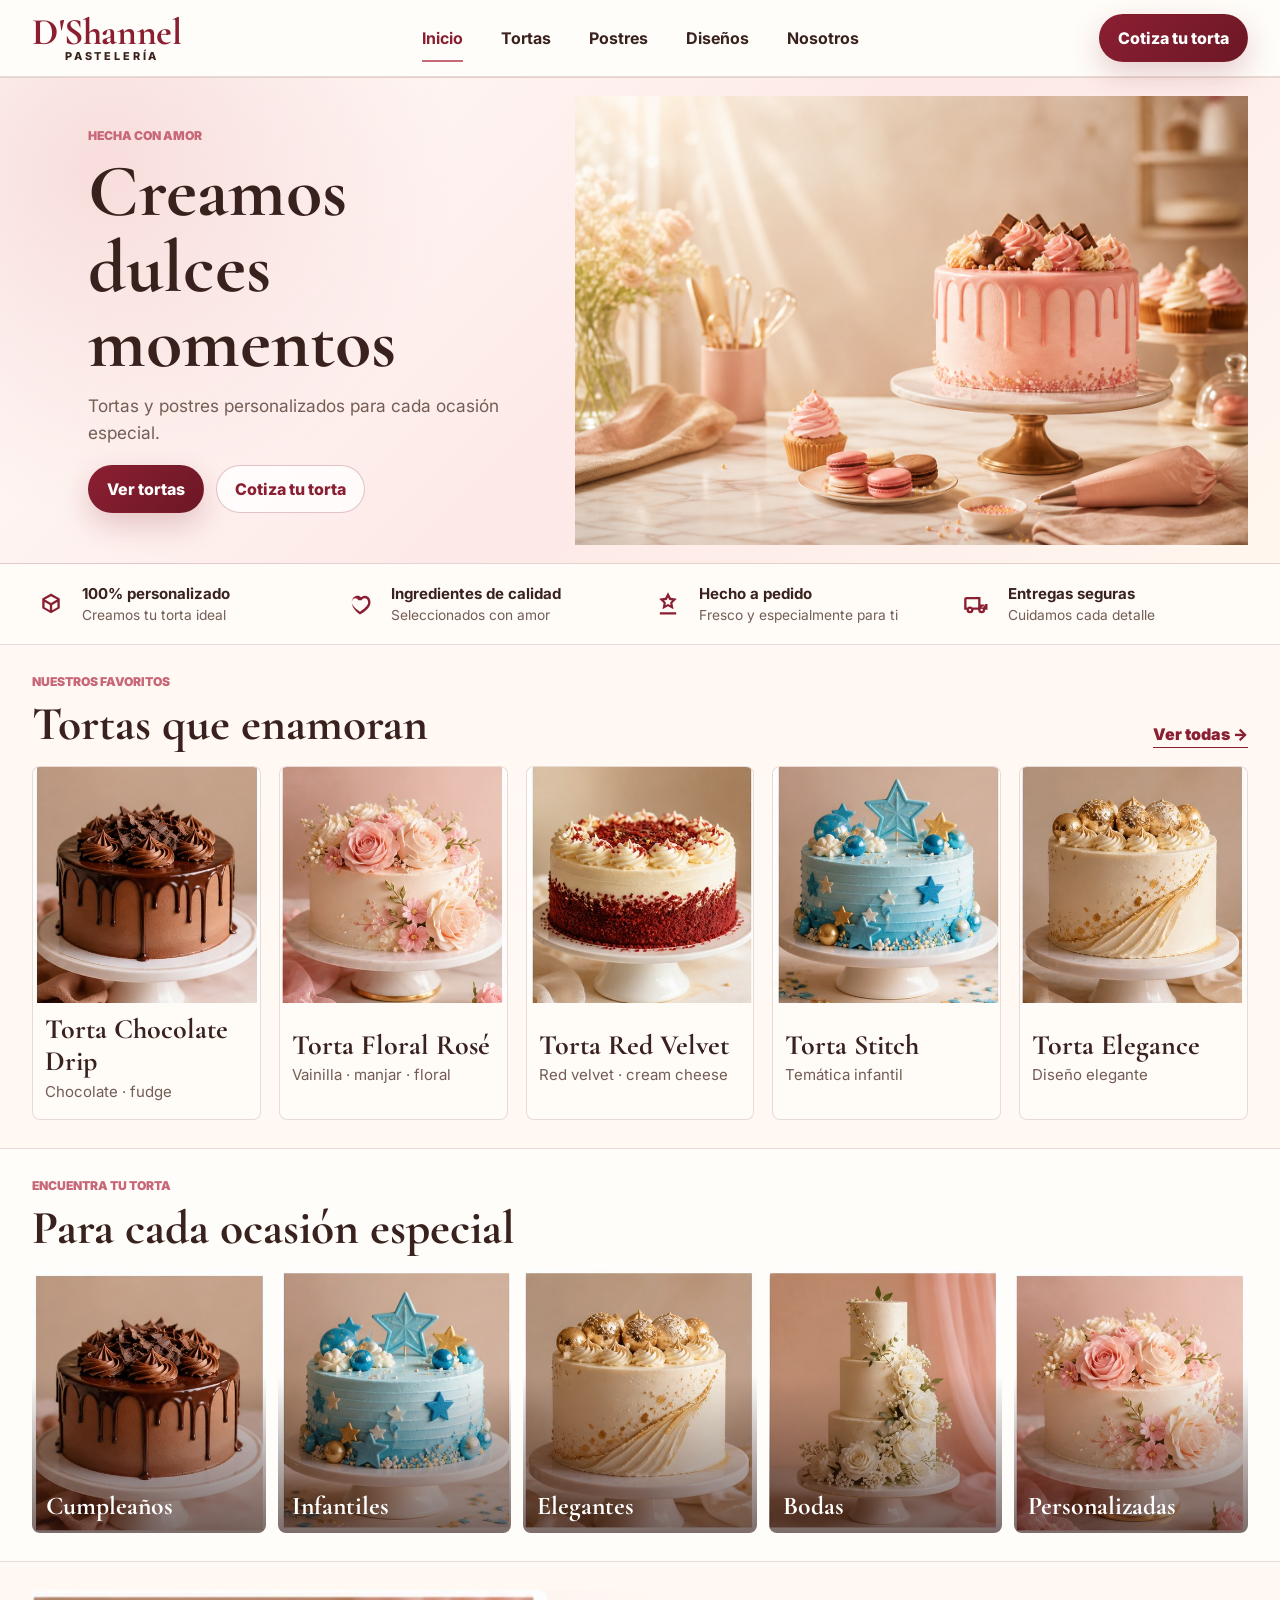
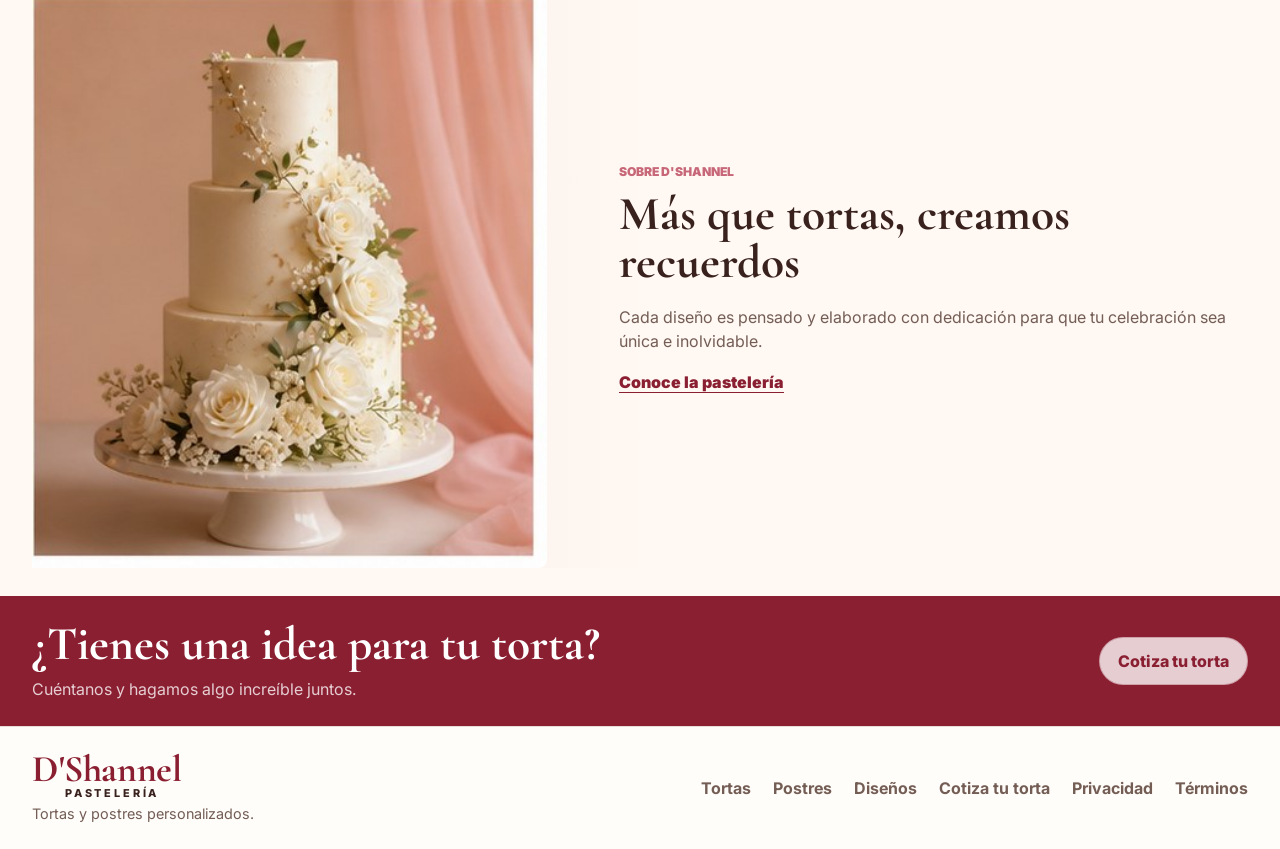
==== commit 7589c810: "Ajusta home al molde visual propuesto" ====
--- a/index.html
+++ b/index.html
@@ -8,7 +8,7 @@
   <link rel="preconnect" href="https://fonts.googleapis.com">
   <link rel="preconnect" href="https://fonts.gstatic.com" crossorigin>
   <link href="https://fonts.googleapis.com/css2?family=Cormorant+Garamond:wght@600;700&family=Inter:wght@400;500;600;700;800&display=swap" rel="stylesheet">
-  <link rel="stylesheet" href="style.css?v=site1">
+  <link rel="stylesheet" href="style.css?v=site2">
 </head>
 <body>
   <header class="site-header">
@@ -30,8 +30,8 @@
   </header>
 
   <main>
-    <section class="container hero-frame">
-      <div class="hero">
+    <section class="home-hero hero-frame">
+      <div class="container hero">
         <div class="hero-copy reveal">
           <p class="eyebrow">Hecha con amor</p>
           <h1>Creamos dulces momentos</h1>
@@ -47,52 +47,42 @@
       </div>
     </section>
 
+    <section class="benefit-strip">
+      <div class="container benefit-grid">
+        <article>
+          <span class="benefit-icon"><svg viewBox="0 0 24 24"><path d="M12 3 4.5 7.2v8.4L12 20l7.5-4.4V7.2L12 3Zm0 2.3 5.2 2.9L12 11.1 6.8 8.2 12 5.3Zm-5.5 5 4.5 2.5v4.6l-4.5-2.6v-4.5Zm6.5 7.1v-4.6l4.5-2.5v4.5L13 17.4Z"/></svg></span>
+          <div><strong>100% personalizado</strong><p>Creamos tu torta ideal</p></div>
+        </article>
+        <article>
+          <span class="benefit-icon"><svg viewBox="0 0 24 24"><path d="M12 21s-7-4.4-7-10.3C5 7.2 7.2 5 10 5c1.2 0 2.2.5 3 1.3A4 4 0 0 1 16 5c2.8 0 5 2.2 5 5.7C21 16.6 12 21 12 21Zm0-2.4c2.7-1.8 7-5.3 7-7.9C19 8.3 17.6 7 16 7c-1.2 0-2 .7-2.7 1.7h-2.6C10 7.7 9.2 7 8 7c-1.6 0-3 1.3-3 3.7 0 2.7 4.3 6.1 7 7.9Z"/></svg></span>
+          <div><strong>Ingredientes de calidad</strong><p>Seleccionados con amor</p></div>
+        </article>
+        <article>
+          <span class="benefit-icon"><svg viewBox="0 0 24 24"><path d="m12 2 2.4 4.7 5.2.8-3.8 3.7.9 5.2L12 14l-4.7 2.4.9-5.2-3.8-3.7 5.2-.8L12 2Zm0 4.4-1.1 2.2-2.4.4 1.7 1.7-.4 2.4 2.2-1.1 2.2 1.1-.4-2.4L15.5 9l-2.4-.4L12 6.4ZM5 19h14v2H5v-2Z"/></svg></span>
+          <div><strong>Hecho a pedido</strong><p>Fresco y especialmente para ti</p></div>
+        </article>
+        <article>
+          <span class="benefit-icon"><svg viewBox="0 0 24 24"><path d="M3 6h12v9h2.2l2-3H21v5h-2a3 3 0 0 1-6 0H9a3 3 0 0 1-6 0H1V8a2 2 0 0 1 2-2Zm0 2v7h.8a3 3 0 0 1 4.4 0H13V8H3Zm12 2v5h.8a3 3 0 0 1 1.6-.8l1.1-1.7H15V10ZM6 18a1 1 0 1 0 0-2 1 1 0 0 0 0 2Zm10 0a1 1 0 1 0 0-2 1 1 0 0 0 0 2Z"/></svg></span>
+          <div><strong>Entregas seguras</strong><p>Cuidamos cada detalle</p></div>
+        </article>
+      </div>
+    </section>
+
     <section class="home-featured">
       <div class="container">
         <div class="section-head reveal">
           <div>
-            <p class="eyebrow">Destacadas</p>
-            <h2>Tortas para empezar a imaginar.</h2>
+            <p class="eyebrow">Nuestros favoritos</p>
+            <h2>Tortas que enamoran</h2>
           </div>
-          <a class="text-link" href="tortas.html">Ver todas las tortas</a>
+          <a class="text-link with-arrow" href="tortas.html">Ver todas</a>
         </div>
-        <div class="featured-grid reveal">
-          <article class="product-card">
-            <img src="assets/catalog/torta-chocolate-drip.jpg" alt="Torta Chocolate Drip">
-            <div>
-              <p class="product-kicker">Cumpleaños</p>
-              <h3>Torta Chocolate Drip</h3>
-              <p>Chocolate · fudge · decoración drip</p>
-              <a href="cotizar.html?producto=Torta%20Chocolate%20Drip">Cotizar esta torta</a>
-            </div>
-          </article>
-          <article class="product-card">
-            <img src="assets/catalog/torta-floral-rose.jpg" alt="Torta Floral Rosé">
-            <div>
-              <p class="product-kicker">Elegantes</p>
-              <h3>Torta Floral Rosé</h3>
-              <p>Decoración floral personalizada</p>
-              <a href="cotizar.html?producto=Torta%20Floral%20Rose">Cotizar esta torta</a>
-            </div>
-          </article>
-          <article class="product-card">
-            <img src="assets/catalog/torta-infantil-azul.jpg" alt="Torta temática infantil">
-            <div>
-              <p class="product-kicker">Infantiles</p>
-              <h3>Torta Stitch</h3>
-              <p>Torta temática infantil personalizada</p>
-              <a href="cotizar.html?producto=Torta%20Stitch">Cotizar esta torta</a>
-            </div>
-          </article>
-          <article class="product-card">
-            <img src="assets/catalog/torta-bodas.jpg" alt="Torta de Bodas">
-            <div>
-              <p class="product-kicker">Bodas</p>
-              <h3>Torta de Bodas</h3>
-              <p>Diseño de varios pisos personalizado</p>
-              <a href="cotizar.html?producto=Torta%20de%20Bodas">Cotizar esta torta</a>
-            </div>
-          </article>
+        <div class="featured-grid featured-grid-five reveal">
+          <article class="product-card"><img src="assets/catalog/torta-chocolate-drip.jpg" alt="Torta Chocolate Drip"><div><h3>Torta Chocolate Drip</h3><p>Chocolate · fudge</p></div></article>
+          <article class="product-card"><img src="assets/catalog/torta-floral-rose.jpg" alt="Torta Floral Rosé"><div><h3>Torta Floral Rosé</h3><p>Vainilla · manjar · floral</p></div></article>
+          <article class="product-card"><img src="assets/catalog/torta-red-velvet.jpg" alt="Torta Red Velvet"><div><h3>Torta Red Velvet</h3><p>Red velvet · cream cheese</p></div></article>
+          <article class="product-card"><img src="assets/catalog/torta-infantil-azul.jpg" alt="Torta temática infantil"><div><h3>Torta Stitch</h3><p>Temática infantil</p></div></article>
+          <article class="product-card"><img src="assets/catalog/torta-elegance.jpg" alt="Torta Elegance"><div><h3>Torta Elegance</h3><p>Diseño elegante</p></div></article>
         </div>
       </div>
     </section>
@@ -101,13 +91,13 @@
       <div class="container">
         <div class="section-head reveal">
           <div>
-            <p class="eyebrow">Categorías</p>
-            <h2>Encuentra tu estilo.</h2>
+            <p class="eyebrow">Encuentra tu torta</p>
+            <h2>Para cada ocasión especial</h2>
           </div>
         </div>
         <div class="category-grid reveal">
           <a class="category-tile" href="tortas.html?categoria=cumpleanos"><img src="assets/catalog/torta-chocolate-drip.jpg" alt="Tortas de cumpleaños"><span>Cumpleaños</span></a>
-          <a class="category-tile" href="tortas.html?categoria=infantiles"><img src="assets/catalog/torta-princesa.jpg" alt="Tortas infantiles"><span>Infantiles</span></a>
+          <a class="category-tile" href="tortas.html?categoria=infantiles"><img src="assets/catalog/torta-infantil-azul.jpg" alt="Tortas infantiles"><span>Infantiles</span></a>
           <a class="category-tile" href="tortas.html?categoria=elegantes"><img src="assets/catalog/torta-elegance.jpg" alt="Tortas elegantes"><span>Elegantes</span></a>
           <a class="category-tile" href="tortas.html?categoria=bodas"><img src="assets/catalog/torta-bodas.jpg" alt="Tortas de bodas"><span>Bodas</span></a>
           <a class="category-tile" href="tortas.html?categoria=personalizadas"><img src="assets/catalog/torta-floral-rose.jpg" alt="Tortas personalizadas"><span>Personalizadas</span></a>
@@ -116,42 +106,24 @@
     </section>
 
     <section class="mini-about">
-      <div class="container">
+      <div class="container about-split">
         <div class="about-photo reveal">
-          <img src="assets/catalog/torta-red-velvet.jpg" alt="Detalle de torta artesanal">
+          <img src="assets/catalog/torta-bodas.jpg" alt="Detalle de torta artesanal">
         </div>
         <div class="reveal">
-          <p class="eyebrow">D'Shannel Pastelería</p>
-          <h2>Diseños hechos para celebrar bonito.</h2>
-          <p>Preparamos tortas y postres personalizados según la ocasión, el estilo y los detalles que cada cliente quiere recordar.</p>
+          <p class="eyebrow">Sobre D'Shannel</p>
+          <h2>Más que tortas, creamos recuerdos</h2>
+          <p>Cada diseño es pensado y elaborado con dedicación para que tu celebración sea única e inolvidable.</p>
           <a class="text-link" href="nosotros.html">Conoce la pastelería</a>
         </div>
       </div>
     </section>
 
-    <section class="recent-work">
-      <div class="container">
-        <div class="section-head reveal">
-          <div>
-            <p class="eyebrow">Trabajos recientes</p>
-            <h2>Ideas visuales para inspirarte.</h2>
-          </div>
-          <a class="text-link" href="disenos.html">Ver galería</a>
-        </div>
-        <div class="recent-grid reveal">
-          <img src="assets/catalog/torta-fresas-chocolate.jpg" alt="Torta de fresas y chocolate">
-          <img src="assets/catalog/torta-elegance.jpg" alt="Torta elegante">
-          <img src="assets/catalog/torta-princesa.jpg" alt="Torta princesa">
-          <img src="assets/catalog/torta-bodas.jpg" alt="Torta de bodas">
-        </div>
-      </div>
-    </section>
-
-    <section class="cta-band">
+    <section class="cta-band sticky-cta-band">
       <div class="container">
         <div>
           <h2>¿Tienes una idea para tu torta?</h2>
-          <p>Arma tu pedido y envíanos el resumen por WhatsApp.</p>
+          <p>Cuéntanos y hagamos algo increíble juntos.</p>
         </div>
         <a class="btn secondary" href="cotizar.html">Cotiza tu torta</a>
       </div>
@@ -176,6 +148,6 @@
   </footer>
 
   <div class="toast" id="toast" role="status" aria-live="polite"></div>
-  <script src="script.js?v=site1"></script>
+  <script src="script.js?v=site2"></script>
 </body>
 </html>
--- a/style.css
+++ b/style.css
@@ -11,13 +11,13 @@
   --line: rgba(106, 50, 42, 0.16);
   --shadow: 0 18px 50px rgba(86, 42, 32, 0.14);
   --radius: 8px;
-  --container: 1180px;
+  --container: 1320px;
   --space-xs: 8px;
   --space-sm: 16px;
   --space-md: 24px;
-  --space-lg: 40px;
-  --space-xl: 64px;
-  --space-2xl: 80px;
+  --space-lg: 28px;
+  --space-xl: 34px;
+  --space-2xl: 44px;
 }
 
 * {
@@ -61,7 +61,7 @@
 }
 
 .container {
-  width: min(var(--container), calc(100% - 40px));
+  width: min(var(--container), calc(100% - 64px));
   margin-inline: auto;
 }
 
@@ -197,11 +197,11 @@
 }
 
 .page {
-  padding-block: var(--space-xl);
+  padding-block: var(--space-lg);
 }
 
 .page-compact {
-  padding-block: var(--space-lg) var(--space-xl);
+  padding-block: var(--space-lg);
 }
 
 .eyebrow,
@@ -232,13 +232,13 @@
 
 h1 {
   max-width: 10ch;
-  margin-bottom: var(--space-sm);
-  font-size: clamp(3.2rem, 7vw, 6.3rem);
+  margin-bottom: 12px;
+  font-size: clamp(3rem, 5.8vw, 5.25rem);
 }
 
 h2 {
-  margin-bottom: var(--space-md);
-  font-size: clamp(2.25rem, 4.2vw, 4rem);
+  margin-bottom: 18px;
+  font-size: clamp(2.15rem, 3.7vw, 3.45rem);
 }
 
 h3 {
@@ -255,22 +255,25 @@
   display: grid;
   grid-template-columns: minmax(0, 0.85fr) minmax(360px, 1.15fr);
   align-items: center;
-  gap: clamp(28px, 6vw, 74px);
-  min-height: 560px;
-  padding-block: var(--space-lg);
+  gap: clamp(22px, 4vw, 46px);
+  min-height: 340px;
+  padding-block: 18px;
+}
+
+.home-hero {
+  border-top: 1px solid var(--line);
+  border-bottom: 1px solid var(--line);
 }
 
 .hero-frame {
   background:
     radial-gradient(circle at 8% 18%, rgba(246, 214, 214, 0.8), transparent 28%),
     linear-gradient(135deg, #fffdf9 0%, #fde9e7 54%, #fff7ef 100%);
-  border: 1px solid var(--line);
-  border-radius: var(--radius);
   overflow: hidden;
 }
 
 .hero-copy {
-  padding-left: clamp(22px, 6vw, 74px);
+  padding-left: clamp(22px, 4.5vw, 56px);
 }
 
 .hero-copy p:not(.eyebrow) {
@@ -282,28 +285,75 @@
   display: flex;
   flex-wrap: wrap;
   gap: 12px;
-  margin-top: var(--space-md);
+  margin-top: 18px;
 }
 
 .hero-visual {
   position: relative;
-  min-height: 480px;
+  min-height: 310px;
 }
 
 .hero-visual img {
   width: 100%;
   height: 100%;
-  min-height: 480px;
+  min-height: 310px;
   object-fit: cover;
   object-position: center;
+}
+
+.benefit-strip {
+  background: rgba(255, 253, 249, 0.78);
+  border-bottom: 1px solid var(--line);
+}
+
+.benefit-grid {
+  display: grid;
+  grid-template-columns: repeat(4, 1fr);
+  gap: 18px;
+  padding-block: 18px;
+}
+
+.benefit-grid article {
+  display: flex;
+  align-items: center;
+  gap: 12px;
+}
+
+.benefit-icon {
+  display: grid;
+  place-items: center;
+  flex: 0 0 auto;
+  width: 38px;
+  height: 38px;
+  color: var(--wine);
+}
+
+.benefit-icon svg {
+  width: 28px;
+  height: 28px;
+  fill: currentColor;
+}
+
+.benefit-grid strong {
+  display: block;
+  color: var(--cocoa);
+  font-size: 0.94rem;
+}
+
+.benefit-grid p {
+  margin: 0;
+  font-size: 0.86rem;
 }
 
 .home-featured,
 .category-band,
 .mini-about,
-.recent-work,
+.recent-work {
+  padding-block: 28px;
+}
+
 .cta-band {
-  padding-block: var(--space-xl);
+  padding-block: 24px;
 }
 
 .section-head {
@@ -311,7 +361,7 @@
   align-items: end;
   justify-content: space-between;
   gap: var(--space-md);
-  margin-bottom: var(--space-md);
+  margin-bottom: 18px;
 }
 
 .section-head h2 {
@@ -328,12 +378,21 @@
 .featured-grid {
   display: grid;
   grid-template-columns: repeat(4, 1fr);
-  gap: var(--space-md);
+  gap: 18px;
+}
+
+.featured-grid-five {
+  grid-template-columns: repeat(5, 1fr);
 }
 
 .product-card {
   display: grid;
   gap: 10px;
+  padding: 0 0 12px;
+  border: 1px solid var(--line);
+  border-radius: var(--radius);
+  background: rgba(255, 253, 249, 0.74);
+  overflow: hidden;
 }
 
 .product-card img {
@@ -341,6 +400,11 @@
   aspect-ratio: 1 / 1.04;
   object-fit: cover;
   border-radius: var(--radius);
+  border-radius: 0;
+}
+
+.product-card div {
+  padding-inline: 12px;
 }
 
 .product-card h3 {
@@ -361,6 +425,10 @@
   border-bottom: 1px solid currentColor;
 }
 
+.with-arrow::after {
+  content: " ->";
+}
+
 .category-band {
   background: var(--paper);
   border-block: 1px solid var(--line);
@@ -374,7 +442,7 @@
 
 .category-tile {
   position: relative;
-  min-height: 210px;
+  min-height: 150px;
   overflow: hidden;
   border-radius: var(--radius);
 }
@@ -413,10 +481,14 @@
   gap: clamp(28px, 6vw, 72px);
 }
 
+.about-split {
+  background: linear-gradient(90deg, rgba(139, 31, 50, 0.08), transparent 52%);
+}
+
 .about-photo {
-  min-height: 390px;
+  min-height: 245px;
   overflow: hidden;
-  border-radius: var(--radius);
+  border-radius: 0 var(--radius) var(--radius) 0;
 }
 
 .about-photo img {
@@ -429,7 +501,7 @@
 .design-grid {
   display: grid;
   grid-template-columns: 1.2fr 0.8fr 0.8fr;
-  grid-auto-rows: 230px;
+  grid-auto-rows: 165px;
   gap: 12px;
 }
 
@@ -1030,12 +1102,12 @@
   }
 
   .hero-copy {
-    padding: var(--space-md) var(--space-md) 0;
+    padding: 22px var(--space-md) 0;
   }
 
   .hero-visual,
   .hero-visual img {
-    min-height: 380px;
+    min-height: 320px;
   }
 
   .featured-grid,
@@ -1043,6 +1115,14 @@
     grid-template-columns: repeat(2, 1fr);
   }
 
+  .featured-grid-five {
+    grid-template-columns: repeat(3, 1fr);
+  }
+
+  .benefit-grid {
+    grid-template-columns: repeat(2, 1fr);
+  }
+
   .category-grid {
     grid-template-columns: repeat(3, 1fr);
   }
@@ -1055,13 +1135,13 @@
 
 @media (max-width: 760px) {
   :root {
-    --space-lg: 32px;
-    --space-xl: 46px;
-    --space-2xl: 56px;
+    --space-lg: 28px;
+    --space-xl: 36px;
+    --space-2xl: 44px;
   }
 
   .container {
-    width: min(100% - 36px, var(--container));
+    width: min(100% - 32px, var(--container));
   }
 
   .header-inner {
@@ -1105,7 +1185,7 @@
 
   .hero-visual,
   .hero-visual img {
-    min-height: 310px;
+    min-height: 260px;
   }
 
   .section-head,
@@ -1119,6 +1199,48 @@
   .catalog-grid,
   .postres-list {
     grid-template-columns: 1fr;
+  }
+
+  .featured-grid-five {
+    display: flex;
+    overflow-x: auto;
+    gap: 12px;
+    padding-bottom: 8px;
+    scroll-snap-type: x mandatory;
+  }
+
+  .featured-grid-five .product-card {
+    flex: 0 0 72vw;
+    scroll-snap-align: start;
+  }
+
+  .benefit-grid {
+    grid-template-columns: 1fr 1fr;
+    gap: 12px;
+    padding-block: 14px;
+  }
+
+  .benefit-grid article {
+    align-items: flex-start;
+    gap: 8px;
+  }
+
+  .benefit-icon {
+    width: 28px;
+    height: 28px;
+  }
+
+  .benefit-icon svg {
+    width: 22px;
+    height: 22px;
+  }
+
+  .benefit-grid strong {
+    font-size: 0.82rem;
+  }
+
+  .benefit-grid p {
+    font-size: 0.76rem;
   }
 
   .category-grid {
@@ -1147,7 +1269,7 @@
   .visual-gallery figure:nth-child(6) {
     grid-column: span 1;
     grid-row: span 1;
-    min-height: 280px;
+    min-height: 230px;
   }
 
   .catalog-filters {
